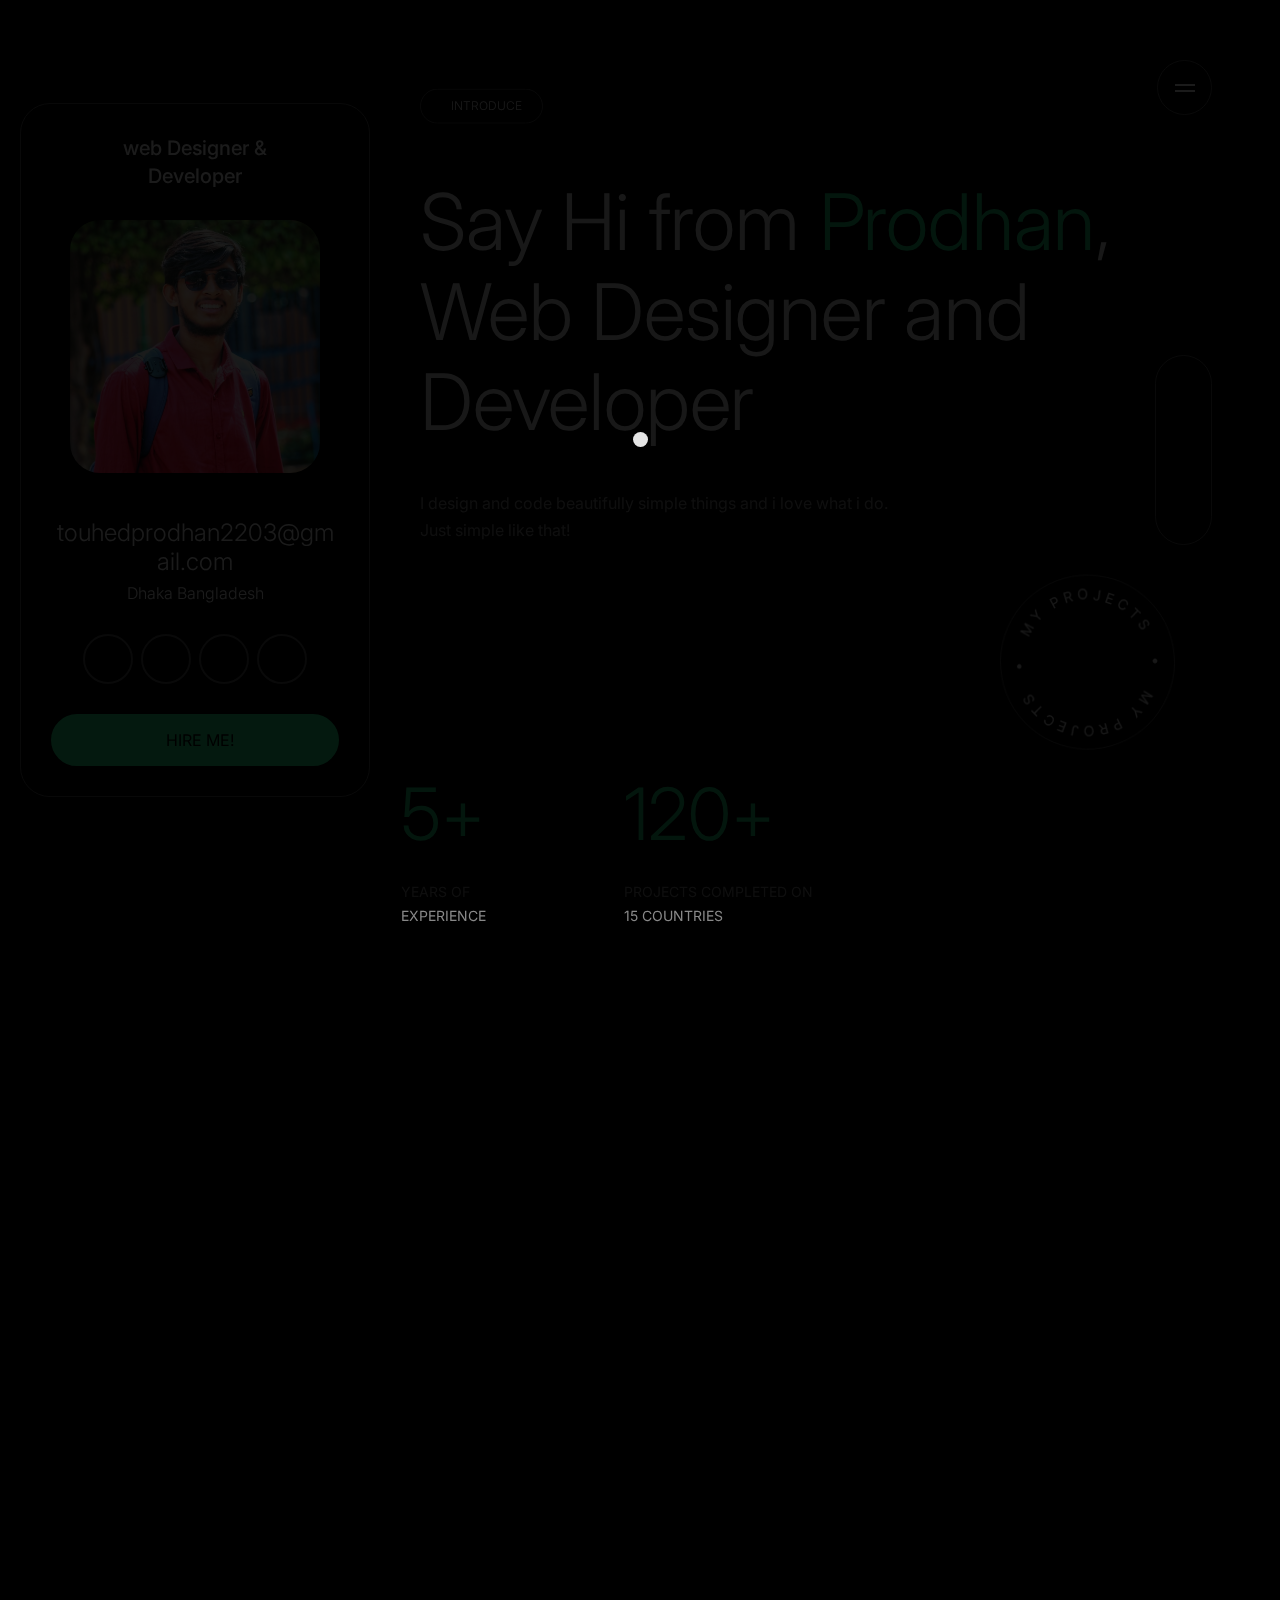
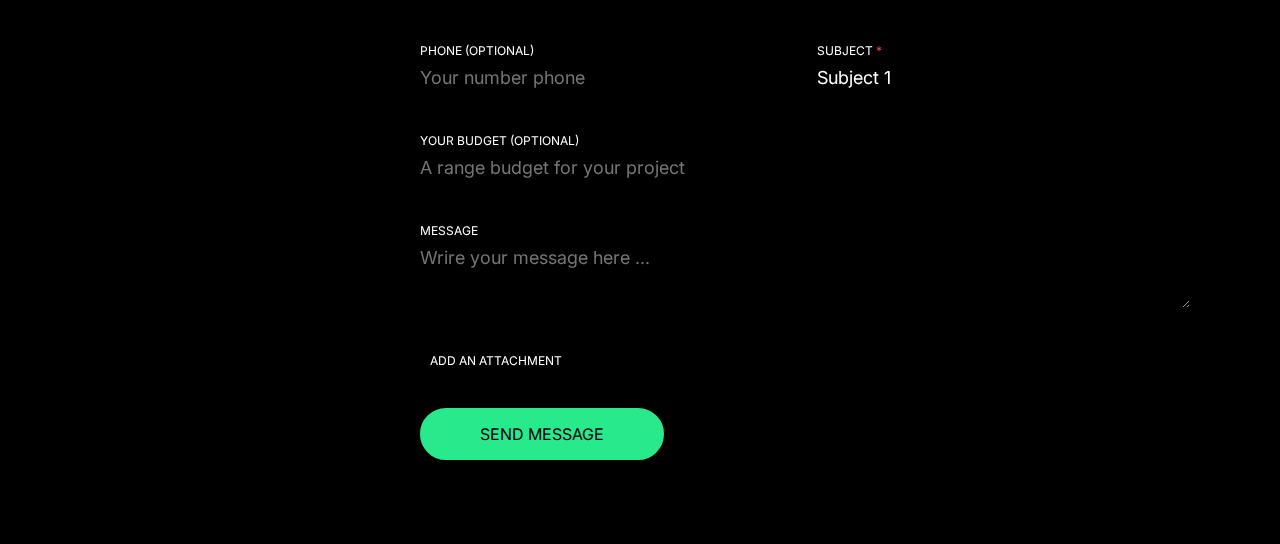
==== index.html @ 07179147 "portfolio" ====
<!DOCTYPE html>
<html lang="en">
<!-- Added by HTTrack --><meta http-equiv="content-type" content="text/html;charset=UTF-8" /><!-- /Added by HTTrack -->
<head>
    <meta charset="UTF-8">
    <meta http-equiv="X-UA-Compatible" content="IE=edge">
    <meta name="viewport" content="width=device-width, initial-scale=1.0">
    

    <link rel="icon" type="image/x-icon" href="wp-content/themes/drake/assets/images/favicon.png">



    <title>Prodhan</title>
<meta name='robots' content='max-image-preview:large' />
<link rel='dns-prefetch' href='http://maxst.icons8.com/' />
<link rel='dns-prefetch' href='http://fonts.googleapis.com/' />
<link rel="alternate" type="application/rss+xml" title="Drake &raquo; Feed" href="feed/index.html" />
<link rel="alternate" type="application/rss+xml" title="Drake &raquo; Comments Feed" href="comments/feed/index.html" />
<script>
window._wpemojiSettings = {"baseUrl":"https:\/\/s.w.org\/images\/core\/emoji\/14.0.0\/72x72\/","ext":".png","svgUrl":"https:\/\/s.w.org\/images\/core\/emoji\/14.0.0\/svg\/","svgExt":".svg","source":{"concatemoji":"https:\/\/wpriverthemes.com\/drake\/wp-includes\/js\/wp-emoji-release.min.js?ver=6.3.1"}};
/*! This file is auto-generated */
!function(i,n){var o,s,e;function c(e){try{var t={supportTests:e,timestamp:(new Date).valueOf()};sessionStorage.setItem(o,JSON.stringify(t))}catch(e){}}function p(e,t,n){e.clearRect(0,0,e.canvas.width,e.canvas.height),e.fillText(t,0,0);var t=new Uint32Array(e.getImageData(0,0,e.canvas.width,e.canvas.height).data),r=(e.clearRect(0,0,e.canvas.width,e.canvas.height),e.fillText(n,0,0),new Uint32Array(e.getImageData(0,0,e.canvas.width,e.canvas.height).data));return t.every(function(e,t){return e===r[t]})}function u(e,t,n){switch(t){case"flag":return n(e,"\ud83c\udff3\ufe0f\u200d\u26a7\ufe0f","\ud83c\udff3\ufe0f\u200b\u26a7\ufe0f")?!1:!n(e,"\ud83c\uddfa\ud83c\uddf3","\ud83c\uddfa\u200b\ud83c\uddf3")&&!n(e,"\ud83c\udff4\udb40\udc67\udb40\udc62\udb40\udc65\udb40\udc6e\udb40\udc67\udb40\udc7f","\ud83c\udff4\u200b\udb40\udc67\u200b\udb40\udc62\u200b\udb40\udc65\u200b\udb40\udc6e\u200b\udb40\udc67\u200b\udb40\udc7f");case"emoji":return!n(e,"\ud83e\udef1\ud83c\udffb\u200d\ud83e\udef2\ud83c\udfff","\ud83e\udef1\ud83c\udffb\u200b\ud83e\udef2\ud83c\udfff")}return!1}function f(e,t,n){var r="undefined"!=typeof WorkerGlobalScope&&self instanceof WorkerGlobalScope?new OffscreenCanvas(300,150):i.createElement("canvas"),a=r.getContext("2d",{willReadFrequently:!0}),o=(a.textBaseline="top",a.font="600 32px Arial",{});return e.forEach(function(e){o[e]=t(a,e,n)}),o}function t(e){var t=i.createElement("script");t.src=e,t.defer=!0,i.head.appendChild(t)}"undefined"!=typeof Promise&&(o="wpEmojiSettingsSupports",s=["flag","emoji"],n.supports={everything:!0,everythingExceptFlag:!0},e=new Promise(function(e){i.addEventListener("DOMContentLoaded",e,{once:!0})}),new Promise(function(t){var n=function(){try{var e=JSON.parse(sessionStorage.getItem(o));if("object"==typeof e&&"number"==typeof e.timestamp&&(new Date).valueOf()<e.timestamp+604800&&"object"==typeof e.supportTests)return e.supportTests}catch(e){}return null}();if(!n){if("undefined"!=typeof Worker&&"undefined"!=typeof OffscreenCanvas&&"undefined"!=typeof URL&&URL.createObjectURL&&"undefined"!=typeof Blob)try{var e="postMessage("+f.toString()+"("+[JSON.stringify(s),u.toString(),p.toString()].join(",")+"));",r=new Blob([e],{type:"text/javascript"}),a=new Worker(URL.createObjectURL(r),{name:"wpTestEmojiSupports"});return void(a.onmessage=function(e){c(n=e.data),a.terminate(),t(n)})}catch(e){}c(n=f(s,u,p))}t(n)}).then(function(e){for(var t in e)n.supports[t]=e[t],n.supports.everything=n.supports.everything&&n.supports[t],"flag"!==t&&(n.supports.everythingExceptFlag=n.supports.everythingExceptFlag&&n.supports[t]);n.supports.everythingExceptFlag=n.supports.everythingExceptFlag&&!n.supports.flag,n.DOMReady=!1,n.readyCallback=function(){n.DOMReady=!0}}).then(function(){return e}).then(function(){var e;n.supports.everything||(n.readyCallback(),(e=n.source||{}).concatemoji?t(e.concatemoji):e.wpemoji&&e.twemoji&&(t(e.twemoji),t(e.wpemoji)))}))}((window,document),window._wpemojiSettings);
</script>
<style>
img.wp-smiley,
img.emoji {
	display: inline !important;
	border: none !important;
	box-shadow: none !important;
	height: 1em !important;
	width: 1em !important;
	margin: 0 0.07em !important;
	vertical-align: -0.1em !important;
	background: none !important;
	padding: 0 !important;
}
</style>
	<link rel='stylesheet' id='wp-block-library-css' href='wp-includes/css/dist/block-library/style.min9b30.css?ver=6.3.1' media='all' />
<style id='classic-theme-styles-inline-css'>
/*! This file is auto-generated */
.wp-block-button__link{color:#fff;background-color:#32373c;border-radius:9999px;box-shadow:none;text-decoration:none;padding:calc(.667em + 2px) calc(1.333em + 2px);font-size:1.125em}.wp-block-file__button{background:#32373c;color:#fff;text-decoration:none}
</style>
<style id='global-styles-inline-css'>
body{--wp--preset--color--black: #000000;--wp--preset--color--cyan-bluish-gray: #abb8c3;--wp--preset--color--white: #ffffff;--wp--preset--color--pale-pink: #f78da7;--wp--preset--color--vivid-red: #cf2e2e;--wp--preset--color--luminous-vivid-orange: #ff6900;--wp--preset--color--luminous-vivid-amber: #fcb900;--wp--preset--color--light-green-cyan: #7bdcb5;--wp--preset--color--vivid-green-cyan: #00d084;--wp--preset--color--pale-cyan-blue: #8ed1fc;--wp--preset--color--vivid-cyan-blue: #0693e3;--wp--preset--color--vivid-purple: #9b51e0;--wp--preset--gradient--vivid-cyan-blue-to-vivid-purple: linear-gradient(135deg,rgba(6,147,227,1) 0%,rgb(155,81,224) 100%);--wp--preset--gradient--light-green-cyan-to-vivid-green-cyan: linear-gradient(135deg,rgb(122,220,180) 0%,rgb(0,208,130) 100%);--wp--preset--gradient--luminous-vivid-amber-to-luminous-vivid-orange: linear-gradient(135deg,rgba(252,185,0,1) 0%,rgba(255,105,0,1) 100%);--wp--preset--gradient--luminous-vivid-orange-to-vivid-red: linear-gradient(135deg,rgba(255,105,0,1) 0%,rgb(207,46,46) 100%);--wp--preset--gradient--very-light-gray-to-cyan-bluish-gray: linear-gradient(135deg,rgb(238,238,238) 0%,rgb(169,184,195) 100%);--wp--preset--gradient--cool-to-warm-spectrum: linear-gradient(135deg,rgb(74,234,220) 0%,rgb(151,120,209) 20%,rgb(207,42,186) 40%,rgb(238,44,130) 60%,rgb(251,105,98) 80%,rgb(254,248,76) 100%);--wp--preset--gradient--blush-light-purple: linear-gradient(135deg,rgb(255,206,236) 0%,rgb(152,150,240) 100%);--wp--preset--gradient--blush-bordeaux: linear-gradient(135deg,rgb(254,205,165) 0%,rgb(254,45,45) 50%,rgb(107,0,62) 100%);--wp--preset--gradient--luminous-dusk: linear-gradient(135deg,rgb(255,203,112) 0%,rgb(199,81,192) 50%,rgb(65,88,208) 100%);--wp--preset--gradient--pale-ocean: linear-gradient(135deg,rgb(255,245,203) 0%,rgb(182,227,212) 50%,rgb(51,167,181) 100%);--wp--preset--gradient--electric-grass: linear-gradient(135deg,rgb(202,248,128) 0%,rgb(113,206,126) 100%);--wp--preset--gradient--midnight: linear-gradient(135deg,rgb(2,3,129) 0%,rgb(40,116,252) 100%);--wp--preset--font-size--small: 13px;--wp--preset--font-size--medium: 20px;--wp--preset--font-size--large: 36px;--wp--preset--font-size--x-large: 42px;--wp--preset--spacing--20: 0.44rem;--wp--preset--spacing--30: 0.67rem;--wp--preset--spacing--40: 1rem;--wp--preset--spacing--50: 1.5rem;--wp--preset--spacing--60: 2.25rem;--wp--preset--spacing--70: 3.38rem;--wp--preset--spacing--80: 5.06rem;--wp--preset--shadow--natural: 6px 6px 9px rgba(0, 0, 0, 0.2);--wp--preset--shadow--deep: 12px 12px 50px rgba(0, 0, 0, 0.4);--wp--preset--shadow--sharp: 6px 6px 0px rgba(0, 0, 0, 0.2);--wp--preset--shadow--outlined: 6px 6px 0px -3px rgba(255, 255, 255, 1), 6px 6px rgba(0, 0, 0, 1);--wp--preset--shadow--crisp: 6px 6px 0px rgba(0, 0, 0, 1);}:where(.is-layout-flex){gap: 0.5em;}:where(.is-layout-grid){gap: 0.5em;}body .is-layout-flow > .alignleft{float: left;margin-inline-start: 0;margin-inline-end: 2em;}body .is-layout-flow > .alignright{float: right;margin-inline-start: 2em;margin-inline-end: 0;}body .is-layout-flow > .aligncenter{margin-left: auto !important;margin-right: auto !important;}body .is-layout-constrained > .alignleft{float: left;margin-inline-start: 0;margin-inline-end: 2em;}body .is-layout-constrained > .alignright{float: right;margin-inline-start: 2em;margin-inline-end: 0;}body .is-layout-constrained > .aligncenter{margin-left: auto !important;margin-right: auto !important;}body .is-layout-constrained > :where(:not(.alignleft):not(.alignright):not(.alignfull)){max-width: var(--wp--style--global--content-size);margin-left: auto !important;margin-right: auto !important;}body .is-layout-constrained > .alignwide{max-width: var(--wp--style--global--wide-size);}body .is-layout-flex{display: flex;}body .is-layout-flex{flex-wrap: wrap;align-items: center;}body .is-layout-flex > *{margin: 0;}body .is-layout-grid{display: grid;}body .is-layout-grid > *{margin: 0;}:where(.wp-block-columns.is-layout-flex){gap: 2em;}:where(.wp-block-columns.is-layout-grid){gap: 2em;}:where(.wp-block-post-template.is-layout-flex){gap: 1.25em;}:where(.wp-block-post-template.is-layout-grid){gap: 1.25em;}.has-black-color{color: var(--wp--preset--color--black) !important;}.has-cyan-bluish-gray-color{color: var(--wp--preset--color--cyan-bluish-gray) !important;}.has-white-color{color: var(--wp--preset--color--white) !important;}.has-pale-pink-color{color: var(--wp--preset--color--pale-pink) !important;}.has-vivid-red-color{color: var(--wp--preset--color--vivid-red) !important;}.has-luminous-vivid-orange-color{color: var(--wp--preset--color--luminous-vivid-orange) !important;}.has-luminous-vivid-amber-color{color: var(--wp--preset--color--luminous-vivid-amber) !important;}.has-light-green-cyan-color{color: var(--wp--preset--color--light-green-cyan) !important;}.has-vivid-green-cyan-color{color: var(--wp--preset--color--vivid-green-cyan) !important;}.has-pale-cyan-blue-color{color: var(--wp--preset--color--pale-cyan-blue) !important;}.has-vivid-cyan-blue-color{color: var(--wp--preset--color--vivid-cyan-blue) !important;}.has-vivid-purple-color{color: var(--wp--preset--color--vivid-purple) !important;}.has-black-background-color{background-color: var(--wp--preset--color--black) !important;}.has-cyan-bluish-gray-background-color{background-color: var(--wp--preset--color--cyan-bluish-gray) !important;}.has-white-background-color{background-color: var(--wp--preset--color--white) !important;}.has-pale-pink-background-color{background-color: var(--wp--preset--color--pale-pink) !important;}.has-vivid-red-background-color{background-color: var(--wp--preset--color--vivid-red) !important;}.has-luminous-vivid-orange-background-color{background-color: var(--wp--preset--color--luminous-vivid-orange) !important;}.has-luminous-vivid-amber-background-color{background-color: var(--wp--preset--color--luminous-vivid-amber) !important;}.has-light-green-cyan-background-color{background-color: var(--wp--preset--color--light-green-cyan) !important;}.has-vivid-green-cyan-background-color{background-color: var(--wp--preset--color--vivid-green-cyan) !important;}.has-pale-cyan-blue-background-color{background-color: var(--wp--preset--color--pale-cyan-blue) !important;}.has-vivid-cyan-blue-background-color{background-color: var(--wp--preset--color--vivid-cyan-blue) !important;}.has-vivid-purple-background-color{background-color: var(--wp--preset--color--vivid-purple) !important;}.has-black-border-color{border-color: var(--wp--preset--color--black) !important;}.has-cyan-bluish-gray-border-color{border-color: var(--wp--preset--color--cyan-bluish-gray) !important;}.has-white-border-color{border-color: var(--wp--preset--color--white) !important;}.has-pale-pink-border-color{border-color: var(--wp--preset--color--pale-pink) !important;}.has-vivid-red-border-color{border-color: var(--wp--preset--color--vivid-red) !important;}.has-luminous-vivid-orange-border-color{border-color: var(--wp--preset--color--luminous-vivid-orange) !important;}.has-luminous-vivid-amber-border-color{border-color: var(--wp--preset--color--luminous-vivid-amber) !important;}.has-light-green-cyan-border-color{border-color: var(--wp--preset--color--light-green-cyan) !important;}.has-vivid-green-cyan-border-color{border-color: var(--wp--preset--color--vivid-green-cyan) !important;}.has-pale-cyan-blue-border-color{border-color: var(--wp--preset--color--pale-cyan-blue) !important;}.has-vivid-cyan-blue-border-color{border-color: var(--wp--preset--color--vivid-cyan-blue) !important;}.has-vivid-purple-border-color{border-color: var(--wp--preset--color--vivid-purple) !important;}.has-vivid-cyan-blue-to-vivid-purple-gradient-background{background: var(--wp--preset--gradient--vivid-cyan-blue-to-vivid-purple) !important;}.has-light-green-cyan-to-vivid-green-cyan-gradient-background{background: var(--wp--preset--gradient--light-green-cyan-to-vivid-green-cyan) !important;}.has-luminous-vivid-amber-to-luminous-vivid-orange-gradient-background{background: var(--wp--preset--gradient--luminous-vivid-amber-to-luminous-vivid-orange) !important;}.has-luminous-vivid-orange-to-vivid-red-gradient-background{background: var(--wp--preset--gradient--luminous-vivid-orange-to-vivid-red) !important;}.has-very-light-gray-to-cyan-bluish-gray-gradient-background{background: var(--wp--preset--gradient--very-light-gray-to-cyan-bluish-gray) !important;}.has-cool-to-warm-spectrum-gradient-background{background: var(--wp--preset--gradient--cool-to-warm-spectrum) !important;}.has-blush-light-purple-gradient-background{background: var(--wp--preset--gradient--blush-light-purple) !important;}.has-blush-bordeaux-gradient-background{background: var(--wp--preset--gradient--blush-bordeaux) !important;}.has-luminous-dusk-gradient-background{background: var(--wp--preset--gradient--luminous-dusk) !important;}.has-pale-ocean-gradient-background{background: var(--wp--preset--gradient--pale-ocean) !important;}.has-electric-grass-gradient-background{background: var(--wp--preset--gradient--electric-grass) !important;}.has-midnight-gradient-background{background: var(--wp--preset--gradient--midnight) !important;}.has-small-font-size{font-size: var(--wp--preset--font-size--small) !important;}.has-medium-font-size{font-size: var(--wp--preset--font-size--medium) !important;}.has-large-font-size{font-size: var(--wp--preset--font-size--large) !important;}.has-x-large-font-size{font-size: var(--wp--preset--font-size--x-large) !important;}
.wp-block-navigation a:where(:not(.wp-element-button)){color: inherit;}
:where(.wp-block-post-template.is-layout-flex){gap: 1.25em;}:where(.wp-block-post-template.is-layout-grid){gap: 1.25em;}
:where(.wp-block-columns.is-layout-flex){gap: 2em;}:where(.wp-block-columns.is-layout-grid){gap: 2em;}
.wp-block-pullquote{font-size: 1.5em;line-height: 1.6;}
</style>
<!-- fontWsome link -->
<link
      rel="stylesheet"
      data-purpose="Layout StyleSheet"
      title="Web Awesome"
      href="/css/app-wa-02670e9412103b5852dcbe140d278c49.css?vsn=d"
    >

      <link
        rel="stylesheet"
        href="https://site-assets.fontawesome.com/releases/v6.4.2/css/all.css"
      >

      <link
        rel="stylesheet"
        href="https://site-assets.fontawesome.com/releases/v6.4.2/css/sharp-solid.css"
      >

      <link
        rel="stylesheet"
        href="https://site-assets.fontawesome.com/releases/v6.4.2/css/sharp-regular.css"
      >

      <link
        rel="stylesheet"
        href="https://site-assets.fontawesome.com/releases/v6.4.2/css/sharp-light.css"
      >


<!-- fontawsome link -->
<link rel='stylesheet' id='redux-extendify-styles-css' href='wp-content/plugins/redux-framework/redux-core/assets/css/extendify-utilities4235.css?ver=4.4.5' media='all' />
<link rel='stylesheet' id='contact-form-7-css' href='wp-content/plugins/contact-form-7/includes/css/styles41a3.css?ver=5.8' media='all' />
<link rel='stylesheet' id='line-awesome-css' href='maxst.icons8.com/vue-static/landings/line-awesome/line-awesome/1.3.0/css/line-awesome.min9b30.css?ver=6.3.1' media='all' />
<link rel='stylesheet' id='bootstrap-css' href='wp-content/themes/drake/assets/css/bootstrap.min9b30.css?ver=6.3.1' media='all' />
<link rel='stylesheet' id='owl-carousel-css' href='wp-content/themes/drake/assets/css/owl.carousel.min9b30.css?ver=6.3.1' media='all' />
<link rel='stylesheet' id='owl-theme-css' href='wp-content/themes/drake/assets/css/owl.theme.default.min9b30.css?ver=6.3.1' media='all' />
<link rel='stylesheet' id='animate-css' href='wp-content/themes/drake/assets/css/animate.min9b30.css?ver=6.3.1' media='all' />
<link rel='stylesheet' id='smooth-scrollbar-css' href='wp-content/themes/drake/assets/css/smooth-scrollbar9b30.css?ver=6.3.1' media='all' />
<link rel='stylesheet' id='lightbox-css' href='wp-content/themes/drake/assets/css/lightbox.min9b30.css?ver=6.3.1' media='all' />
<link rel='stylesheet' id='drake-style-css' href='wp-content/themes/drake/assets/css/style9b30.css?ver=6.3.1' media='all' />
<link rel='stylesheet' id='unit-test-css' href='wp-content/themes/drake/assets/css/unit-test9b30.css?ver=6.3.1' media='all' />
<link rel='stylesheet' id='drake-responsive-css' href='wp-content/themes/drake/assets/css/responsive9b30.css?ver=6.3.1' media='all' />
<link rel='stylesheet' id='drake-fonts-css' href='http://fonts.googleapis.com/css?family=Inter%3A100%2C200%2C300%2C400%2C500%2C600%2C700%2C800%2C900%26subset%3Dlatin%2Clatin-ext&amp;ver=1.0.0' media='all' />
<link rel='stylesheet' id='elementor-icons-css' href='wp-content/plugins/elementor/assets/lib/eicons/css/elementor-icons.mind618.css?ver=5.21.0' media='all' />
<link rel='stylesheet' id='elementor-frontend-css' href='wp-content/plugins/elementor/assets/css/frontend-lite.minb73d.css?ver=3.15.3' media='all' />
<link rel='stylesheet' id='swiper-css' href='wp-content/plugins/elementor/assets/lib/swiper/v8/css/swiper.min94a4.css?ver=8.4.5' media='all' />
<link rel='stylesheet' id='elementor-post-10-css' href='wp-content/uploads/elementor/css/post-109e42.css?ver=1693546104' media='all' />
<link rel='stylesheet' id='elementor-global-css' href='wp-content/uploads/elementor/css/global9e42.css?ver=1693546104' media='all' />
<link rel='stylesheet' id='google-fonts-1-css' href='https://fonts.googleapis.com/css?family=Roboto%3A100%2C100italic%2C200%2C200italic%2C300%2C300italic%2C400%2C400italic%2C500%2C500italic%2C600%2C600italic%2C700%2C700italic%2C800%2C800italic%2C900%2C900italic%7CRoboto+Slab%3A100%2C100italic%2C200%2C200italic%2C300%2C300italic%2C400%2C400italic%2C500%2C500italic%2C600%2C600italic%2C700%2C700italic%2C800%2C800italic%2C900%2C900italic&amp;display=swap&amp;ver=6.3.1' media='all' />
<link rel="preconnect" href="https://fonts.gstatic.com/" crossorigin><script src='wp-includes/js/jquery/jquery.min3088.js?ver=3.7.0' id='jquery-core-js'></script>
<script src='wp-includes/js/jquery/jquery-migrate.min5589.js?ver=3.4.1' id='jquery-migrate-js'></script>
<link rel="https://api.w.org/" href="wp-json/index.html" /><link rel="alternate" type="application/json" href="wp-json/wp/v2/pages/199.json" /><link rel="EditURI" type="application/rsd+xml" title="RSD" href="xmlrpc0db0.php?rsd" />
<meta name="generator" content="WordPress 6.3.1" />
<link rel="canonical" href="index.html" />
<link rel='shortlink' href='index5051.html?p=199' />
<link rel="alternate" type="application/json+oembed" href="wp-json/oembed/1.0/embed3876.json?url=https%3A%2F%2Fwpriverthemes.com%2Fdrake%2Fearth-lines-sphere%2F" />
<link rel="alternate" type="text/xml+oembed" href="wp-json/oembed/1.0/embed6f6a?url=https%3A%2F%2Fwpriverthemes.com%2Fdrake%2Fearth-lines-sphere%2F&amp;format=xml" />
<meta name="generator" content="Redux 4.4.5" /><meta name="generator" content="Elementor 3.15.3; features: e_dom_optimization, e_optimized_assets_loading, e_optimized_css_loading, additional_custom_breakpoints; settings: css_print_method-external, google_font-enabled, font_display-swap">
		<style id="wp-custom-css">
			.global-color .setting-toggle {
    border-radius: 5px;
}

.global-color .setting-toggle i {
    animation: rotating 3s infinite linear;
}		</style>
		
</head>
<body class="home1-page">
<video class="body-overlay" muted autoplay loop>
        <source src="wp-content/themes/drake/assets/images/video1.mp4" type="video/mp4">
</video>
    <div class="page-loader">
        <div class="bounceball"></div>
    </div>

    <span class="icon-menu">
        <span class="bar"></span>
        <span class="bar"></span>
    </span>

    <div class="global-color">
        <span class="setting-toggle" style="background-color: #000000;" >
            <i class="fa-sharp fa-regular fa-gear"></i>
        </span>
        <div class="inner">
            <div class="overlay"></div>
            <div class="global-color-option">
                <span class="close-settings">
                    <i class="las la-times"></i>
                </span>
                <h2>Configuration</h2>
                <div class="global-color-option-inner">
                    <p>Colors</p>
                    <div class="color-boxed">
                        <a href="#" class="clr-active" onclick="color1();"></a>
                        <a href="#" onclick="color2();"></a>
                        <a href="#" onclick="color3();"></a>
                        <a href="#" onclick="color4();"></a>
                        <a href="#" onclick="color5();"></a>
                        <a href="#" onclick="color6();"></a>
                        <a href="#" onclick="color7();"></a>
                        <a href="#" onclick="color8();"></a>
                    </div>
                </div>
            </div>
        </div>
    </div>

        <div class="responsive-sidebar-menu">
        <div class="overlay"></div>
        <div class="sidebar-menu-inner">
            <div class="menu-wrap">
                <p>Menu</p>
                <ul class="dmenu scroll-nav-responsive d-flex">
                                        <li>
                        <a class="scroll-to" href="#home">
                            <i class="fa-sharp fa-light fa-house"></i> <span>Home</span>
                        </a>
                    </li>                                        <li>
                        <a class="scroll-to" href="#about">
                            <i class="fa-sharp fa-light fa-user"></i> <span>About</span>
                        </a>
                    </li>                                        <li>
                        <a class="scroll-to" href="#resume">
                            <i class="fa-sharp fa-light fa-briefcase"></i> <span>Resume</span>
                        </a>
                    </li>                                        <li>
                        <a class="scroll-to" href="#services">
                            <i class="fa-regular fa-chart-simple-horizontal"></i> <span>Services</span>
                        </a>
                    </li>                                        <li>
                        <a class="scroll-to" href="#skills">
                            <i class="fa-light fa-shapes"></i> <span>Skills</span>
                        </a>
                    </li>                                        <li>
                        <a class="scroll-to" href="#portfolio">
                            <i class="fa-sharp fa-light fa-table-cells-large"></i> <span>Portfolio</span>
                        </a>
                    </li>                                        <li>
                        <a class="scroll-to" href="#testimonial">
                            <i class="fa-sharp fa-light fa-message-lines"></i> <span>Testimonial</span>
                        </a>
                    </li>                                        <li>
                        <a class="scroll-to" href="#contact">
                            <i class="fa-sharp fa-light fa-envelope"></i> <span>Contact</span>
                        </a>
                    </li> 
                </ul>
            </div>


            <div class="sidebar-social">
                <p>Social</p>
                <ul class="social-links d-flex align-items-center">
                    <li>
                        <i class="fa-brands fa-instagram"></i></a>
                    </li>
                    <li>
                        <i class="fa-brands fa-twitter"></i></a>
                    </li>
                    <li>
                        <i class="fa-brands fa-dribbble"></i></a>
                    </li>
                </ul>
            </div>
        </div>
    </div>

    <ul class="dmenu scroll-nav d-flex">
                <li>
            <a class="scroll-to" href="#home">
                <span>Home</span> <i class="fa-sharp fa-light fa-house"></i>
            </a>
        </li>                <li>
            <a class="scroll-to" href="#about">
                <span>About</span> <i class="fa-thin fa-user"></i>
            </a>
        </li>                <li>
            <a class="scroll-to" href="#resume">
                <span>Resume</span> <i class="fa-sharp fa-light fa-briefcase"></i>
            </a>
        </li>                <li>
            <a class="scroll-to" href="#services">
                <span>Services</span> <i class="fa-regular fa-chart-simple-horizontal"></i> 
            </a>
        </li>                <li>
            <a class="scroll-to" href="#skills">
                <span>Skills</span> <i class="fa-light fa-shapes"></i>
            </a>
        </li>                <li>
            <a class="scroll-to" href="#portfolio">
                <span>Portfolio</span> <i class="fa-sharp fa-light fa-table-cells-large"></i>
            </a>
        </li>                <li>
            <a class="scroll-to" href="#testimonial">
                <span>Testimonial</span> <i class="fa-sharp fa-light fa-message-lines"></i>
            </a>
        </li>                <li>
            <a class="scroll-to" href="#contact">
                <span>Contact</span> <i class="fa-sharp fa-light fa-envelope"></i>
            </a>
        </li>    </ul>

    <div class="left-sidebar">
        <div class="sidebar-header d-flex align-items-center justify-content-between">
            <span class="designation text-center m-auto">web  Designer &amp; Developer</span>
        </div>
        <img class="me" src="wp-content/themes/drake/assets/images/one.jpg" alt="Me">
        <h2 style="word-wrap: break-word;" class="email">touhedprodhan2203@gmail.com</h2>
        <h2 style="font-size: 16px;" class="address">Dhaka Bangladesh</h2>
        <ul class="social-profile d-flex align-items-center flex-wrap justify-content-center">
                        <li>
                <a href="#"><i class="fa-brands fa-instagram"></i></a>
            </li>                        <li>
                <a href="#"><i class="fa-brands fa-twitter"></i></a>
            </li>                        <li>
                <a href="#"><i class="fa-brands fa-dribbble"></i></a>
            </li>                        <li>
                <a href="#"><i class="fa-brands fa-github"></i></a>
            </li>        </ul>
        <a href="#contact" class="theme-btn">
            <i class="fa-sharp fa-light fa-envelope"></i> Hire Me!</a>
    </div>

    <main class="drake-main">
        <div id="smooth-wrapper">
            <div id="smooth-content">

                <div class="left-sidebar">
                    <div class="sidebar-header d-flex align-items-center justify-content-between">
                        <span  class="designation text-center m-auto">web Designer &amp; Developer</span>
                    </div>
                    <img class="me" src="wp-content/themes/drake/assets/images/one.jpg" alt="Me">
                    <h2 style="word-wrap: break-word;" style="word-wrap: break-word;" class="email">touhedprodhan2203@gmail.com</h2>
                    <h3 class="address">Dhaka Bangladesh</h3>
                    <ul class="social-profile d-flex align-items-center flex-wrap justify-content-center">
                        <li>
                <a href="#"><i class="fa-brands fa-instagram"></i></a>
            </li>                        <li>
                <a href="#"><i class="fa-brands fa-twitter"></i></a>
            </li>                        <li>
                <a href="#"><i class="fa-brands fa-dribbble"></i></a>
            </li>                        <li>
                <a href="#"><i class="fa-brands fa-github"></i></a>
            </li>                    </ul>
                    <a href="#contact" class="theme-btn">
                        <i class="fa-sharp fa-light fa-envelope"></i> Hire Me!                    </a>
                </div>
 		<div data-elementor-type="wp-page" data-elementor-id="199" class="elementor elementor-199">
									<section class="elementor-section elementor-top-section elementor-element elementor-element-4008bb0 elementor-section-full_width page-section scroll-to-page elementor-section-height-default elementor-section-height-default" data-id="4008bb0" data-element_type="section" id="home">
						<div class="elementor-container elementor-column-gap-no">
					<div class="elementor-column elementor-col-100 elementor-top-column elementor-element elementor-element-56d535e" data-id="56d535e" data-element_type="column">
			<div class="elementor-widget-wrap elementor-element-populated">
								<div class="elementor-element elementor-element-d8d1695 elementor-widget elementor-widget-drakehero" data-id="d8d1695" data-element_type="widget" data-widget_type="drakehero.default">
				<div class="elementor-widget-container">
			
        <section class="hero-section">

                    <div class="custom-container">
                        <div class="hero-content content-width">
                            <div class="section-header">
							                                <h4 class="subtitle scroll-animation" data-animation="fade_from_bottom">
                                                                <i class="fa-sharp fa-light fa-house"></i> Introduce                                </h4>                                <h1 class="scroll-animation" data-animation="fade_from_bottom">Say Hi from <span>Prodhan</span>, Web Designer and Developer</h1>
                            </div>
                            <p class="scroll-animation" data-animation="fade_from_bottom">I design and code beautifully simple things and i love what i do. Just simple like that!</p>
                            <a href="#portfolio" 
                                class="go-to-project-btn scroll-to scroll-animation" 
                                data-animation="rotate_up">
                                <img decoding="async" src="wp-content/uploads/2023/03/round-text.png" alt="Rounded Text">
                                <i class="fa-light fa-arrow-down"></i>
                            </a>
        
                            <div class="facts d-flex">
                                
                                <div class="left scroll-animation" data-animation="fade_from_left">
                                    <h1>5+</h1>
                                    <p>Years of <br>Experience</p>
                                </div>

                            
                                <div class="right scroll-animation" data-animation="fade_from_right">
                                    <h1>120+</h1>
                                    <p>projects completed on <br>15 countries</p>
                                </div>

                                                        </div>
                        </div>
                    </div>
                </section>

    		</div>
				</div>
					</div>
		</div>
							</div>
		</section>
				<section class="elementor-section elementor-top-section elementor-element elementor-element-51b78d5 elementor-section-full_width page-section scroll-to-page elementor-section-height-default elementor-section-height-default" data-id="51b78d5" data-element_type="section" id="about">
						<div class="elementor-container elementor-column-gap-no">
					<div class="elementor-column elementor-col-100 elementor-top-column elementor-element elementor-element-0f928fc" data-id="0f928fc" data-element_type="column">
			<div class="elementor-widget-wrap elementor-element-populated">
								<div class="elementor-element elementor-element-089591c elementor-widget elementor-widget-drakeabout" data-id="089591c" data-element_type="widget" data-widget_type="drakeabout.default">
				<div class="elementor-widget-container">
			
        <section class="about-area">
                    <div class="custom-container">
                        <div class="about-content content-width">
                            <div class="section-header">
                                <h4 class="subtitle scroll-animation" data-animation="fade_from_bottom">
                                    <i class="fa-thin fa-user"></i>About                                </h4>
                                <h1 class="scroll-animation" data-animation="fade_from_bottom">Every great design begin with<br> an even <span>better story</span></h1>
                            </div>
                            <p class="scroll-animation" data-animation="fade_from_bottom">Since beginning my journey as a freelance designer nearly 8 years ago, I've done remote work for agencies, consulted for startups, and collaborated with talented people to create digital products for both business and consumer use. I'm quietly confident, naturally curious, and perpetually working on improving my chopsone design problem at a time.</p>
                        </div>
                    </div>
                </section>

    		</div>
				</div>
					</div>
		</div>
							</div>
		</section>
				<section class="elementor-section elementor-top-section elementor-element elementor-element-09e57b7 elementor-section-full_width page-section scroll-to-page elementor-section-height-default elementor-section-height-default" data-id="09e57b7" data-element_type="section" id="resume">
						<div class="elementor-container elementor-column-gap-no">
					<div class="elementor-column elementor-col-100 elementor-top-column elementor-element elementor-element-e656275" data-id="e656275" data-element_type="column">
			<div class="elementor-widget-wrap elementor-element-populated">
								<div class="elementor-element elementor-element-813d5c5 elementor-widget elementor-widget-drakeresume" data-id="813d5c5" data-element_type="widget" data-widget_type="drakeresume.default">
				<div class="elementor-widget-container">
			        <section class="resume-area">
                    <div class="custom-container">
                        <div class="resume-content content-width">
                            <div class="section-header">
                                <h4 class="subtitle scroll-animation" data-animation="fade_from_bottom">
                                    <i class="fa-sharp fa-light fa-briefcase"></i> resume                                </h4>
                                <h1 class="scroll-animation" data-animation="fade_from_bottom">Education & <span>Experience</span></h1>
                            </div>
        
                            <div class="resume-timeline">
                                                            <div class="item scroll-animation" data-animation="fade_from_right">
                                    <span class="date">2021 - Present</span>
                                                                        <h2>Framer Desinger &amp; Developer</h2>
                                    <p>Brunodee Agency</p>
                                    
                                                                        <h2>Front-End Developer</h2>
                                    <p>Envato Market</p>
                                    
                                    
                                    
                                                                    </div>                                <div class="item scroll-animation" data-animation="fade_from_right">
                                    <span class="date">2019 - 2021</span>
                                                                        <h2>Web Developer &amp; Co-Founder</h2>
                                    <p>Designflow Studio</p>
                                    
                                                                        <h2>Web Designer</h2>
                                    <p>Freelance</p>
                                    
                                                                        <h2>Leader Team of web development</h2>
                                    <p>AHA Marketing Agency</p>
                                    
                                    
                                                                    </div>                                <div class="item scroll-animation" data-animation="fade_from_right">
                                    <span class="date">2016 - 2019</span>
                                                                        <h2>Bachelor Degree of Information Technology</h2>
                                    <p>NU University</p>
                                    
                                    
                                    
                                    
                                                                    </div>
                            </div>
        
                        </div>
                    </div>
                </section>

    		</div>
				</div>
					</div>
		</div>
							</div>
		</section>
				<section class="elementor-section elementor-top-section elementor-element elementor-element-e2fc89f elementor-section-full_width page-section scroll-to-page elementor-section-height-default elementor-section-height-default" data-id="e2fc89f" data-element_type="section" id="services">
						<div class="elementor-container elementor-column-gap-no">
					<div class="elementor-column elementor-col-100 elementor-top-column elementor-element elementor-element-043c284" data-id="043c284" data-element_type="column">
			<div class="elementor-widget-wrap elementor-element-populated">
								<div class="elementor-element elementor-element-cf421ee elementor-widget elementor-widget-drakeservices" data-id="cf421ee" data-element_type="widget" data-widget_type="drakeservices.default">
				<div class="elementor-widget-container">
			
        <section class="services-area">
                    <div class="custom-container">
                        <div class="services-content content-width">
                            <div class="section-header">
                                <h4 class="subtitle scroll-animation" data-animation="fade_from_bottom">
                                    <i class="fa-regular fa-bars-staggered"></i>Services                                </h4>
                                <h1 class="scroll-animation" data-animation="fade_from_bottom">My <span>Specializations</span></h1>
                            </div>
        
                            <div class="services-items">
                                                                <div class="service-item scroll-animation" data-animation="fade_from_bottom">
                                                                    <i class="fa-light fa-bezier-curve"></i>
                                    <h2>Website Design</h2>
                                    <p>I created digital products with unique ideas use Figma & Framer</p>
                                    <span class="projects">24 Projects</span>
                                </div>                                <div class="service-item scroll-animation" data-animation="fade_from_bottom">
                                    <i class="fa-sharp fa-regular fa-code"></i>
                                    <h2>Development</h2>
                                    <p>I build website go live with Framer, Webflow or WordPress</p>
                                    <span class="projects">126 Projects</span>
                                </div>                                <div class="service-item scroll-animation" data-animation="fade_from_bottom">
                                    <i class="fa-sharp fa-regular fa-rocket"></i>
                                    <h2>Full stack development</h2>
                                    <p>Web design and development</p>
                                    <span class="projects">8 Projects</span>
                                </div>                            </div>
        
                        </div>
                    </div>
                </section>

    		</div>
				</div>
					</div>
		</div>
							</div>
		</section>
				<section class="elementor-section elementor-top-section elementor-element elementor-element-a32fcf2 elementor-section-full_width page-section scroll-to-page elementor-section-height-default elementor-section-height-default" data-id="a32fcf2" data-element_type="section" id="skills">
						<div class="elementor-container elementor-column-gap-no">
					<div class="elementor-column elementor-col-100 elementor-top-column elementor-element elementor-element-0fa9229" data-id="0fa9229" data-element_type="column">
			<div class="elementor-widget-wrap elementor-element-populated">
								<div class="elementor-element elementor-element-319c9f1 elementor-widget elementor-widget-drakeskill" data-id="319c9f1" data-element_type="widget" data-widget_type="drakeskill.default">
				<div class="elementor-widget-container">
			
        <section class="skills-area">
                    <div class="custom-container">
                        <div class="skills-content content-width">
                            <div class="section-header">
                                <h4 class="subtitle scroll-animation" data-animation="fade_from_bottom">
                                    <i class="fa-light fa-shapes"></i> my skills                                </h4>
                                <h1 class="scroll-animation" data-animation="fade_from_bottom">My <span>Advantages</span></h1>
                            </div>
                            <div class="row skills text-center">
                                                                <div class="col-md-3 scroll-animation" data-animation="fade_from_left">
                                    <div class="skill">
                                        <div class="skill-inner">
                                            <img width="90px" decoding="async" src="wp-content/uploads/2023/03/html.png" alt="Figma">
                                            <h1 class="percent">92%</h1>
                                        </div>
                                        <p class="name">HTML</p>
                                    </div>
                                </div>                                <div class="col-md-3 scroll-animation" data-animation="fade_from_bottom">
                                    <div class="skill">
                                        <div class="skill-inner">
                                            <img width="90px" decoding="async" src="wp-content/uploads/2023/03/css-3_732190.png" alt="Figma">
                                            <h1 class="percent">90%</h1>
                                        </div>
                                        <p class="name">CSS</p>
                                    </div>
                                </div>                                <div class="col-md-3 scroll-animation" data-animation="fade_from_top">
                                    <div class="skill">
                                        <div class="skill-inner">
                                            <img width="90px" decoding="async" src="wp-content/uploads/2023/03/java-script_1199124.png" alt="Figma">
                                            <h1 class="percent">70%</h1>
                                        </div>
                                        <p class="name">Javascript</p>
                                    </div>
                                </div>                                <div class="col-md-3 scroll-animation" data-animation="fade_from_right">
                                    <div class="skill">
                                        <div class="skill-inner">
                                            <img width="90px" decoding="async" src="wp-content/uploads/2023/03/php_5968332.png" alt="Figma">
                                            <h1 class="percent">70%</h1>
                                        </div>
                                        <p class="name">PHP</p>
                                    </div>
                                </div>                                <div class="col-md-3 scroll-animation" data-animation="fade_from_left">
                                    <div class="skill">
                                        <div class="skill-inner">
                                            <img decoding="async" src="wp-content/uploads/2023/03/wordpress.png" alt="Figma">
                                            <h1 class="percent">86%</h1>
                                        </div>
                                        <p class="name">WordPress</p>
                                    </div>
                                </div>                                <div class="col-md-3 scroll-animation" data-animation="fade_from_bottom">
                                    <div class="skill">
                                        <div class="skill-inner">
                                            <img decoding="async" src="wp-content/uploads/2023/03/laravel.png" alt="Figma">
                                            <h1 class="percent">70%</h1>
                                        </div>
                                        <p class="name">Laravel</p>
                                    </div>
                                </div>
                            </div>
        
                        </div>
                    </div>
                </section>

    		</div>
				</div>
					</div>
		</div>
							</div>
		</section>
				<section class="elementor-section elementor-top-section elementor-element elementor-element-2090be3 elementor-section-full_width page-section scroll-to-page elementor-section-height-default elementor-section-height-default" data-id="2090be3" data-element_type="section" id="portfolio">
						<div class="elementor-container elementor-column-gap-no">
					<div class="elementor-column elementor-col-100 elementor-top-column elementor-element elementor-element-77d49c0" data-id="77d49c0" data-element_type="column">
			<div class="elementor-widget-wrap elementor-element-populated">
								<div class="elementor-element elementor-element-ab189bd elementor-widget elementor-widget-drakeportfolio" data-id="ab189bd" data-element_type="widget" data-widget_type="drakeportfolio.default">
				<div class="elementor-widget-container">
			
        <section class="portfolio-area">
                    <div class="custom-container">
                        <div class="portfolio-content content-width">
                            <div class="section-header">
                                <h4 class="subtitle scroll-animation" data-animation="fade_from_bottom">
                                    <i class="fa-sharp fa-light fa-table-cells"></i>portfolio                                </h4>
                                <h1 class="scroll-animation" data-animation="fade_from_bottom">Featured <span>Projects</span></h1>
                            </div>
        
                            <div class="row portfolio-items">
                                
                                <div class="col-md-12 scroll-animation" data-animation="fade_from_bottom">
                                    <div class="portfolio-item portfolio-full">
                                        <div class="portfolio-item-inner">
                                            <a href="wp-content/uploads/2023/03/portfolio1.jpg" data-lightbox="example-1">
                                                <img decoding="async" src="wp-content/uploads/2023/03/portfolio1.jpg" alt="Portfolio">
                                            </a>
        
                                            <ul class="portfolio-categories">
                                                                                                <li>
                                                     <a href="#">Figma</a>
                                                </li>                                                <li>
                                                    <a href="#">Framer</a>
                                                </li>                                                <li>
                                                    <a href="#">WordPress</a>
                                                </li>                                            </ul>
                                        </div>
										<h2><a href="#">Bureau - Architecture Studio Website</a></h2>
                                    </div>
                                </div>
                                <div class="col-md-6 scroll-animation" data-animation="fade_from_left">
                                    <div class="portfolio-item portfolio-full">
                                        <div class="portfolio-item-inner">
                                            <a href="wp-content/uploads/2023/03/portfolio2.jpg" data-lightbox="example-1">
                                                <img decoding="async" src="wp-content/uploads/2023/03/portfolio2.jpg" alt="Portfolio">
                                            </a>
        
                                            <ul class="portfolio-categories">
                                                                                                <li>
                                                     <a href="#">WordPress</a>
                                                </li>                                                <li>
                                                    <a href="#">Larevel/PHP</a>
                                                </li>                                            </ul>
                                        </div>
										<h2><a href="#">Moonex WordPress Theme</a></h2>
                                    </div>
                                </div>
                                <div class="col-md-6 scroll-animation" data-animation="fade_from_right">
                                    <div class="portfolio-item portfolio-full">
                                        <div class="portfolio-item-inner">
                                            <a href="wp-content/uploads/2023/03/portfolio3.jpg" data-lightbox="example-1">
                                                <img decoding="async" src="wp-content/uploads/2023/03/portfolio3.jpg" alt="Portfolio">
                                            </a>
        
                                            <ul class="portfolio-categories">
                                                                                                <li>
                                                     <a href="#">WordPress</a>
                                                </li>                                                <li>
                                                    <a href="#">Larevel/PHP</a>
                                                </li>                                            </ul>
                                        </div>
										<h2><a href="#">Taskly Dashboard</a></h2>
                                    </div>
                                </div>
                                <div class="col-md-12 scroll-animation" data-animation="fade_from_bottom">
                                    <div class="portfolio-item portfolio-full">
                                        <div class="portfolio-item-inner">
                                            <a href="wp-content/uploads/2023/03/portfolio4.jpg" data-lightbox="example-1">
                                                <img decoding="async" src="wp-content/uploads/2023/03/portfolio4.jpg" alt="Portfolio">
                                            </a>
        
                                            <ul class="portfolio-categories">
                                                                                                <li>
                                                     <a href="#">Figma</a>
                                                </li>                                                <li>
                                                    <a href="#">React</a>
                                                </li>                                            </ul>
                                        </div>
										<h2><a href="#">Hinterland - Real Estate Site Redesign</a></h2>
                                    </div>
                                </div>
                                <div class="col-md-12 scroll-animation" data-animation="fade_from_bottom">
                                    <div class="portfolio-item portfolio-full">
                                        <div class="portfolio-item-inner">
                                            <a href="wp-content/uploads/2023/03/portfolio5.jpg" data-lightbox="example-1">
                                                <img decoding="async" src="wp-content/uploads/2023/03/portfolio5.jpg" alt="Portfolio">
                                            </a>
        
                                            <ul class="portfolio-categories">
                                                                                                <li>
                                                     <a href="#">Framer</a>
                                                </li>                                            </ul>
                                        </div>
										<h2><a href="#">Lewis Portfolio Framer Template</a></h2>
                                    </div>
                                </div>
                            </div>
        
                        </div>
                    </div>
                </section>

    		</div>
				</div>
					</div>
		</div>
							</div>
		</section>
				<section class="elementor-section elementor-top-section elementor-element elementor-element-449627b elementor-section-full_width page-section scroll-to-page elementor-section-height-default elementor-section-height-default" data-id="449627b" data-element_type="section" id="testimonial">
						<div class="elementor-container elementor-column-gap-no">
					<div class="elementor-column elementor-col-100 elementor-top-column elementor-element elementor-element-78a9b04" data-id="78a9b04" data-element_type="column">
			<div class="elementor-widget-wrap elementor-element-populated">
								<div class="elementor-element elementor-element-09ec53b elementor-widget elementor-widget-draketestimonial" data-id="09ec53b" data-element_type="widget" data-widget_type="draketestimonial.default">
				<div class="elementor-widget-container">
			
        <section class="testimonial-area">
                    <div class="custom-container">
                        <div class="testimonial-content content-width">
                            <div class="section-header">
                                <h4 class="subtitle scroll-animation" data-animation="fade_from_bottom">
                                    <i class="fa-sharp fa-light fa-message-lines"></i> testimonial                                </h4>
                                <h1 class="scroll-animation" data-animation="fade_from_bottom">Trusted by <span>Hundered Clients</span></h1>
                            </div>
        
                            <div class="testimonial-slider-wrap scroll-animation" data-animation="fade_from_bottom">
                                <div class="owl-carousel testimonial-slider owl-theme">
                                                                        <div class="testimonial-item">
                                        <div class="testimonial-item-inner">
                                            <div class="author d-flex align-items-center">
                                                <img decoding="async" src="wp-content/uploads/2023/03/testimonial-1.jpg" alt="portfolio">
                                                <div class="right">
                                                    <h3>Paublo Dybala</h3>
                                                    <p class="designation">CEO of <span>IBM Global</span></p>
                                                </div>
                                            </div>
                                            <p>“Drake - A Developer with the creativity, professional and 
                                                master of code. Much more than what i'm expect. 
                                                High quality product & flexiable price. Recommended!.”</p>
        
                                            <a href="#" class="project-btn">Project</a>
                                        </div>
                                    </div>                                    <div class="testimonial-item">
                                        <div class="testimonial-item-inner">
                                            <div class="author d-flex align-items-center">
                                                <img decoding="async" src="wp-content/uploads/2023/03/testimonial-2.jpg" alt="portfolio">
                                                <div class="right">
                                                    <h3>Christina Morillo</h3>
                                                    <p class="designation">Product Management of <span>Invision App Inc</span></p>
                                                </div>
                                            </div>
                                            <p>“Drake was a real pleasure to work with and we look 
                                                forward to working with him again. He's definitely the kind of 
                                                designer that you can trust with any project from A-Z.”</p>
        
                                            <a href="#" class="project-btn">Project</a>
                                        </div>
                                    </div>                                    <div class="testimonial-item">
                                        <div class="testimonial-item-inner">
                                            <div class="author d-flex align-items-center">
                                                <img decoding="async" src="wp-content/uploads/2023/03/testimonial-3.jpg" alt="portfolio">
                                                <div class="right">
                                                    <h3>Phil Foden</h3>
                                                    <p class="designation">Director of <span>Envato LLC</span></p>
                                                </div>
                                            </div>
                                            <p>“Extremely profressional and fast service!. Drake is a master
                                                of code and he also very creative. We done 3 projects with
                                                him and certain will continue.”</p>
        
                                            <a href="#" class="project-btn">Project</a>
                                        </div>
                                    </div></div>
                                <div class="testimonial-footer-nav">
                                    <div class="testimonial-nav d-flex align-items-center">
                                        <button class="prev"><i class="fa-sharp fa-regular fa-angle-left"></i></button>
                                        <div id="testimonial-slide-count"></div>
                                        <button class="next"><i class="fa-sharp fa-regular fa-angle-right"></i></button>
                                    </div>
                                </div>
                            </div>

<div class="clients-logos">
<h4 class="scroll-animation" data-animation="fade_from_bottom">work with 60+ brands worldwide</h4>
<div class="row align-items-center">
                                                                        <div class="col-md-3 scroll-animation" data-animation="fade_from_left">
                                        <img decoding="async" src="wp-content/uploads/2023/03/client-1.png" >
                                    </div>                                                                        <div class="col-md-3 scroll-animation" data-animation="fade_from_bottom">
                                        <img decoding="async" src="wp-content/uploads/2023/03/client-2.png" >
                                    </div>                                                                        <div class="col-md-3 scroll-animation" data-animation="fade_from_top">
                                        <img decoding="async" src="wp-content/uploads/2023/03/client-3.png" >
                                    </div>                                                                        <div class="col-md-3 scroll-animation" data-animation="fade_from_right">
                                        <img decoding="async" src="wp-content/uploads/2023/03/client-4.png" >
                                    </div>                                                                        <div class="col-md-3 scroll-animation" data-animation="fade_from_left">
                                        <img decoding="async" src="wp-content/uploads/2023/03/client-5.png" >
                                    </div>                                                                        <div class="col-md-3 scroll-animation" data-animation="fade_from_bottom">
                                        <img decoding="async" src="wp-content/uploads/2023/03/client-6.png" >
                                    </div>                                                                        <div class="col-md-3 scroll-animation" data-animation="fade_from_top">
                                        <img decoding="async" src="wp-content/uploads/2023/03/client-7.png" >
                                    </div>                                                                        <div class="col-md-3 scroll-animation" data-animation="fade_from_right">
                                        <img decoding="async" src="wp-content/uploads/2023/03/client-8.png" >
                                    </div>
                                </div>
                            </div>
        
                        </div>
                    </div>
                </section>

    		</div>
				</div>
					</div>
		</div>
							</div>
		</section>
				<section class="elementor-section elementor-top-section elementor-element elementor-element-74f9fe7 elementor-section-full_width page-section scroll-to-page elementor-section-height-default elementor-section-height-default" data-id="74f9fe7" data-element_type="section" id="pricing">
						<div class="elementor-container elementor-column-gap-no">
					<div class="elementor-column elementor-col-100 elementor-top-column elementor-element elementor-element-b698af7" data-id="b698af7" data-element_type="column">
			<div class="elementor-widget-wrap elementor-element-populated">
								<div class="elementor-element elementor-element-687345c elementor-widget elementor-widget-drakepricing" data-id="687345c" data-element_type="widget" data-widget_type="drakepricing.default">
				<div class="elementor-widget-container">
			
        <section class="pricing-area">
                    <div class="custom-container">
                        <div class="pricing-content content-width">
                            <div class="section-header">
                                <h4 class="subtitle scroll-animation" data-animation="fade_from_bottom">
                                    <i class="fa-sharp fa-regular fa-dollar-sign"></i> pricing                                </h4>
                                <h1 class="scroll-animation" data-animation="fade_from_bottom">My <span>Pricing</span></h1>
                            </div>

                            <div class="pricing-table-items">
                                <div class="row">
                                                                                <div class="col-md-6 scroll-animation" data-animation="fade_from_left">
                                        <div class="pricing-table">
                                            <div class="pricing-table-header">
                                                <div class="top d-flex justify-content-between align-items-start">
                                                    <h4>basic</h4>
                                                    <p class="text-right">Have design ready to build?<br>or small budget</p>
                                                </div>
                                                <h1>$49 <span>/ hours</span></h1>
                                            </div>
                                            <ul class="feature-lists">
                                                <li>Need your wireframe</li>

<li>Design with Figma, Framer</li>

<li>Implement with Webflow, React, WordPress, Laravel/PHP</li>                               

<li>Remote/Online</li>

<li>Work in business days, no weekend.</li>

<li>Support 6 months</li>                                            </ul>
                                            <a href="#contact" class="theme-btn">pick this package</a>
                                        </div>
                                    </div>                                    <div class="col-md-6 scroll-animation" data-animation="fade_from_right">
                                        <div class="pricing-table">
                                            <div class="pricing-table-header">
                                                <div class="top d-flex justify-content-between align-items-start">
                                                    <h4>premium</h4>
                                                    <p class="text-right">Not have any design?<br> Leave its for me</p>
                                                </div>
                                                <h1>$99 <span>/ hours</span></h1>
                                            </div>
                                            <ul class="feature-lists">
                                                <li>Don't need wireframe or anything</li>

<li>Design with Figma, Framer from scratch</li>
                                                <li>Implement with Webflow, React, WordPress, Laravel/PHP</li>
                                                <li>Remote/Online</li>

<li>Work with both weekend</li>

<li>Support 12 months</li>

<li>Your project alway be priority</li>
                                                <li>Customer care gifts</li>                                            </ul>
                                            <a href="#contact" class="theme-btn">pick this package</a>
                                        </div>
                                    </div>                                </div>
                                <p class="info scroll-animation" data-animation="fade_from_bottom">
                                    Don't find any package match with your plan!<br> Want to setup a new tailor-made package for only you?. <a href="#contact">Contact Us</a>
                                </p>
                            </div>
        
                        </div>
                    </div>
                </section>

    		</div>
				</div>
					</div>
		</div>
							</div>
		</section>
				<section class="elementor-section elementor-top-section elementor-element elementor-element-ad41ad6 elementor-section-full_width page-section scroll-to-page elementor-section-height-default elementor-section-height-default" data-id="ad41ad6" data-element_type="section" id="contact">
						<div class="elementor-container elementor-column-gap-no">
					<div class="elementor-column elementor-col-100 elementor-top-column elementor-element elementor-element-a93c64b" data-id="a93c64b" data-element_type="column">
			<div class="elementor-widget-wrap elementor-element-populated">
								<div class="elementor-element elementor-element-60dfddb elementor-widget elementor-widget-drakecontact" data-id="60dfddb" data-element_type="widget" data-widget_type="drakecontact.default">
				<div class="elementor-widget-container">
			
        <section class="contact-area">
                    <div class="custom-container">
                        <div class="contact-content content-width">
                            <div class="section-header">
                                <h4 class="subtitle scroll-animation" data-animation="fade_from_bottom">
                                    <i class="fa-sharp fa-regular fa-envelope"></i> contact                                </h4>
                                <h1 class="scroll-animation" data-animation="fade_from_bottom">Let's Work <span>Together!</span></h1>
                            </div>
                            <h3 class="scroll-animation" data-animation="fade_from_bottom">hello@drake.design</h3>
                            <p id="required-msg">* Marked fields are required to fill.</p>

                            
<div class="wpcf7 no-js" id="wpcf7-f172-p199-o1" lang="en-US" dir="ltr">
<div class="screen-reader-response"><p role="status" aria-live="polite" aria-atomic="true"></p> <ul></ul></div>
<form action="https://wpriverthemes.com/drake/earth-lines-sphere/#wpcf7-f172-p199-o1" method="post" class="wpcf7-form init" aria-label="Contact form" enctype="multipart/form-data" novalidate="novalidate" data-status="init">
<div style="display: none;">
<input type="hidden" name="_wpcf7" value="172" />
<input type="hidden" name="_wpcf7_version" value="5.8" />
<input type="hidden" name="_wpcf7_locale" value="en_US" />
<input type="hidden" name="_wpcf7_unit_tag" value="wpcf7-f172-p199-o1" />
<input type="hidden" name="_wpcf7_container_post" value="199" />
<input type="hidden" name="_wpcf7_posted_data_hash" value="" />
</div>
<div class="alert alert-success messenger-box-contact__msg" style="display: none" role="alert">
	<p>Your message was sent successfully.
	</p>
</div>
<div class="row">
	<div class="col-md-6">
		<div class="input-group">
			<p><label for="full-name">full Name <sup>*</sup></label><span class="wpcf7-form-control-wrap" data-name="full-name"><input size="40" class="wpcf7-form-control wpcf7-text wpcf7-validates-as-required input-group" id="full-name" aria-required="true" aria-invalid="false" placeholder="Your Full Name" value="" type="text" name="full-name" /></span>
			</p>
		</div>
	</div>
	<div class="col-md-6">
		<div class="input-group">
			<p><label for="email">Email <sup>*</sup></label><span class="wpcf7-form-control-wrap" data-name="email"><input size="40" class="wpcf7-form-control wpcf7-email wpcf7-validates-as-required wpcf7-text wpcf7-validates-as-email input-group" aria-required="true" aria-invalid="false" placeholder="Your email adress" value="" type="email" name="email" /></span>
			</p>
		</div>
	</div>
	<div class="col-md-6">
		<div class="input-group">
			<p><label for="phone-number">phone <span>(optional)</span></label><span class="wpcf7-form-control-wrap" data-name="phone"><input class="wpcf7-form-control wpcf7-number wpcf7-validates-as-number input-group" aria-invalid="false" placeholder="Your number phone" value="" type="number" name="phone" /></span>
			</p>
		</div>
	</div>
	<div class="col-md-6">
		<div class="input-group">
			<p><label for="subject">subject <sup>*</sup></label><span class="wpcf7-form-control-wrap" data-name="subject"><select class="wpcf7-form-control wpcf7-select input-group" id="subject" aria-invalid="false" name="subject"><option value="Subject 1">Subject 1</option><option value="Subject 2">Subject 2</option><option value="Subject 3">Subject 3</option></select></span>
			</p>
		</div>
	</div>
	<div class="col-md-12">
		<div class="input-group">
			<p><label for="budget">your budget <span>(optional)</span></label><span class="wpcf7-form-control-wrap" data-name="budget"><input class="wpcf7-form-control wpcf7-number wpcf7-validates-as-number input-group" id="budget" aria-invalid="false" placeholder="A range budget for your project" value="" type="number" name="budget" /></span>
			</p>
		</div>
	</div>
	<div class="col-md-12">
		<div class="input-group">
			<p><label for="message">message</label><span class="wpcf7-form-control-wrap" data-name="message"><textarea cols="40" rows="2" class="wpcf7-form-control wpcf7-textarea input-group" id="message" aria-invalid="false" placeholder="Wrire your message here ..." name="message"></textarea></span>
			</p>
		</div>
	</div>
	<div class="col-md-12">
		<div class="input-group upload-attachment">
			<div>
				<p><label for="upload-attachment"><i class="las la-cloud-upload-alt"></i> add an attachment<span class="wpcf7-form-control-wrap" data-name="file"><input size="40" class="wpcf7-form-control wpcf7-file input-group upload-attachment" id="upload-attachment" accept="audio/*,video/*,image/*" aria-invalid="false" type="file" name="file" /></span></label>
				</p>
			</div>
		</div>
	</div>
	<div class="col-md-12">
		<div class="input-group submit-btn-wrap">
			<p><button class="theme-btn" type="submit" name="submit" id="submit">send message</button>
			</p>
		</div>
	</div>
</div><div class="wpcf7-response-output" aria-hidden="true"></div>
</form>
</div>

                        </div>
                    </div>
                </section>

    		</div>
				</div>
					</div>
		</div>
							</div>
		</section>
							</div>
		

            </div>
        </div>
    </main>
    <script src='wp-content/plugins/contact-form-7/includes/swv/js/index41a3.js?ver=5.8' id='swv-js'></script>
<script id='contact-form-7-js-extra'>
var wpcf7 = {"api":{"root":"https:\/\/wpriverthemes.com\/drake\/wp-json\/","namespace":"contact-form-7\/v1"}};
</script>
<script src='wp-content/plugins/contact-form-7/includes/js/index41a3.js?ver=5.8' id='contact-form-7-js'></script>
<script src='wp-content/themes/drake/assets/js/jquery9b30.js?ver=6.3.1' id='drake-jquery-js'></script>
<script src='wp-content/themes/drake/assets/js/bootstrap.bundle.min9b30.js?ver=6.3.1' id='bootstrap-bundle-js'></script>
<script src='wp-content/themes/drake/assets/js/owl.carousel9b30.js?ver=6.3.1' id='owl-carousel-js'></script>
<script src='wp-content/themes/drake/assets/js/gsap.min9b30.js?ver=6.3.1' id='gsap-js'></script>
<script src='wp-content/themes/drake/assets/js/ScrollTrigger.min9b30.js?ver=6.3.1' id='ScrollTrigger-js'></script>
<script src='wp-content/themes/drake/assets/js/ScrollToPlugin.min9b30.js?ver=6.3.1' id='ScrollToPlugin-js'></script>
<script src='wp-content/themes/drake/assets/js/lightbox.min9b30.js?ver=6.3.1' id='lightbox-js'></script>
<script src='wp-content/themes/drake/assets/js/main9b30.js?ver=6.3.1' id='drake-main-js'></script>
<script src='wp-content/themes/drake/assets/js/ajax-form9b30.js?ver=6.3.1' id='ajax-form-js'></script>
<script src='wp-content/themes/drake/assets/js/color9b30.js?ver=6.3.1' id='drake-color-js'></script>
<script src='wp-content/plugins/elementor/assets/js/webpack.runtime.minb73d.js?ver=3.15.3' id='elementor-webpack-runtime-js'></script>
<script src='wp-content/plugins/elementor/assets/js/frontend-modules.minb73d.js?ver=3.15.3' id='elementor-frontend-modules-js'></script>
<script src='wp-content/plugins/elementor/assets/lib/waypoints/waypoints.min05da.js?ver=4.0.2' id='elementor-waypoints-js'></script>
<script src='wp-includes/js/jquery/ui/core.min3f14.js?ver=1.13.2' id='jquery-ui-core-js'></script>
<script id="elementor-frontend-js-before">
var elementorFrontendConfig = {"environmentMode":{"edit":false,"wpPreview":false,"isScriptDebug":false},"i18n":{"shareOnFacebook":"Share on Facebook","shareOnTwitter":"Share on Twitter","pinIt":"Pin it","download":"Download","downloadImage":"Download image","fullscreen":"Fullscreen","zoom":"Zoom","share":"Share","playVideo":"Play Video","previous":"Previous","next":"Next","close":"Close","a11yCarouselWrapperAriaLabel":"Carousel | Horizontal scrolling: Arrow Left & Right","a11yCarouselPrevSlideMessage":"Previous slide","a11yCarouselNextSlideMessage":"Next slide","a11yCarouselFirstSlideMessage":"This is the first slide","a11yCarouselLastSlideMessage":"This is the last slide","a11yCarouselPaginationBulletMessage":"Go to slide"},"is_rtl":false,"breakpoints":{"xs":0,"sm":480,"md":768,"lg":1025,"xl":1440,"xxl":1600},"responsive":{"breakpoints":{"mobile":{"label":"Mobile Portrait","value":767,"default_value":767,"direction":"max","is_enabled":true},"mobile_extra":{"label":"Mobile Landscape","value":880,"default_value":880,"direction":"max","is_enabled":false},"tablet":{"label":"Tablet Portrait","value":1024,"default_value":1024,"direction":"max","is_enabled":true},"tablet_extra":{"label":"Tablet Landscape","value":1200,"default_value":1200,"direction":"max","is_enabled":false},"laptop":{"label":"Laptop","value":1366,"default_value":1366,"direction":"max","is_enabled":false},"widescreen":{"label":"Widescreen","value":2400,"default_value":2400,"direction":"min","is_enabled":false}}},"version":"3.15.3","is_static":false,"experimentalFeatures":{"e_dom_optimization":true,"e_optimized_assets_loading":true,"e_optimized_css_loading":true,"additional_custom_breakpoints":true,"e_swiper_latest":true,"landing-pages":true},"urls":{"assets":"https:\/\/wpriverthemes.com\/drake\/wp-content\/plugins\/elementor\/assets\/"},"swiperClass":"swiper","settings":{"page":[],"editorPreferences":[]},"kit":{"active_breakpoints":["viewport_mobile","viewport_tablet"],"global_image_lightbox":"yes","lightbox_enable_counter":"yes","lightbox_enable_fullscreen":"yes","lightbox_enable_zoom":"yes","lightbox_enable_share":"yes","lightbox_title_src":"title","lightbox_description_src":"description"},"post":{"id":199,"title":"Earth%20Lines%20Sphere%20%E2%80%93%20Drake","excerpt":"","featuredImage":false}};
</script>
<script src='wp-content/plugins/elementor/assets/js/frontend.minb73d.js?ver=3.15.3' id='elementor-frontend-js'></script>

						

</body>
</html>
---- wp-includes/css/dist/block-library/style.min9b30.css ----
@charset "UTF-8";.wp-block-archives{box-sizing:border-box}.wp-block-archives-dropdown label{display:block}.wp-block-avatar{line-height:0}.wp-block-avatar,.wp-block-avatar img{box-sizing:border-box}.wp-block-avatar.aligncenter{text-align:center}.wp-block-audio{box-sizing:border-box}.wp-block-audio figcaption{margin-bottom:1em;margin-top:.5em}.wp-block-audio audio{min-width:300px;width:100%}.wp-block-button__link{box-sizing:border-box;cursor:pointer;display:inline-block;text-align:center;word-break:break-word}.wp-block-button__link.aligncenter{text-align:center}.wp-block-button__link.alignright{text-align:right}:where(.wp-block-button__link){border-radius:9999px;box-shadow:none;padding:calc(.667em + 2px) calc(1.333em + 2px);text-decoration:none}.wp-block-button[style*=text-decoration] .wp-block-button__link{text-decoration:inherit}.wp-block-buttons>.wp-block-button.has-custom-width{max-width:none}.wp-block-buttons>.wp-block-button.has-custom-width .wp-block-button__link{width:100%}.wp-block-buttons>.wp-block-button.has-custom-font-size .wp-block-button__link{font-size:inherit}.wp-block-buttons>.wp-block-button.wp-block-button__width-25{width:calc(25% - var(--wp--style--block-gap, .5em)*.75)}.wp-block-buttons>.wp-block-button.wp-block-button__width-50{width:calc(50% - var(--wp--style--block-gap, .5em)*.5)}.wp-block-buttons>.wp-block-button.wp-block-button__width-75{width:calc(75% - var(--wp--style--block-gap, .5em)*.25)}.wp-block-buttons>.wp-block-button.wp-block-button__width-100{flex-basis:100%;width:100%}.wp-block-buttons.is-vertical>.wp-block-button.wp-block-button__width-25{width:25%}.wp-block-buttons.is-vertical>.wp-block-button.wp-block-button__width-50{width:50%}.wp-block-buttons.is-vertical>.wp-block-button.wp-block-button__width-75{width:75%}.wp-block-button.is-style-squared,.wp-block-button__link.wp-block-button.is-style-squared{border-radius:0}.wp-block-button.no-border-radius,.wp-block-button__link.no-border-radius{border-radius:0!important}.wp-block-button .wp-block-button__link.is-style-outline,.wp-block-button.is-style-outline>.wp-block-button__link{border:2px solid;padding:.667em 1.333em}.wp-block-button .wp-block-button__link.is-style-outline:not(.has-text-color),.wp-block-button.is-style-outline>.wp-block-button__link:not(.has-text-color){color:currentColor}.wp-block-button .wp-block-button__link.is-style-outline:not(.has-background),.wp-block-button.is-style-outline>.wp-block-button__link:not(.has-background){background-color:transparent;background-image:none}.wp-block-button .wp-block-button__link:where(.has-border-color){border-width:initial}.wp-block-button .wp-block-button__link:where([style*=border-top-color]){border-top-width:medium}.wp-block-button .wp-block-button__link:where([style*=border-right-color]){border-right-width:medium}.wp-block-button .wp-block-button__link:where([style*=border-bottom-color]){border-bottom-width:medium}.wp-block-button .wp-block-button__link:where([style*=border-left-color]){border-left-width:medium}.wp-block-button .wp-block-button__link:where([style*=border-style]){border-width:initial}.wp-block-button .wp-block-button__link:where([style*=border-top-style]){border-top-width:medium}.wp-block-button .wp-block-button__link:where([style*=border-right-style]){border-right-width:medium}.wp-block-button .wp-block-button__link:where([style*=border-bottom-style]){border-bottom-width:medium}.wp-block-button .wp-block-button__link:where([style*=border-left-style]){border-left-width:medium}.wp-block-buttons.is-vertical{flex-direction:column}.wp-block-buttons.is-vertical>.wp-block-button:last-child{margin-bottom:0}.wp-block-buttons>.wp-block-button{display:inline-block;margin:0}.wp-block-buttons.is-content-justification-left{justify-content:flex-start}.wp-block-buttons.is-content-justification-left.is-vertical{align-items:flex-start}.wp-block-buttons.is-content-justification-center{justify-content:center}.wp-block-buttons.is-content-justification-center.is-vertical{align-items:center}.wp-block-buttons.is-content-justification-right{justify-content:flex-end}.wp-block-buttons.is-content-justification-right.is-vertical{align-items:flex-end}.wp-block-buttons.is-content-justification-space-between{justify-content:space-between}.wp-block-buttons.aligncenter{text-align:center}.wp-block-buttons:not(.is-content-justification-space-between,.is-content-justification-right,.is-content-justification-left,.is-content-justification-center) .wp-block-button.aligncenter{margin-left:auto;margin-right:auto;width:100%}.wp-block-buttons[style*=text-decoration] .wp-block-button,.wp-block-buttons[style*=text-decoration] .wp-block-button__link{text-decoration:inherit}.wp-block-buttons.has-custom-font-size .wp-block-button__link{font-size:inherit}.wp-block-button.aligncenter,.wp-block-calendar{text-align:center}.wp-block-calendar td,.wp-block-calendar th{border:1px solid;padding:.25em}.wp-block-calendar th{font-weight:400}.wp-block-calendar caption{background-color:inherit}.wp-block-calendar table{border-collapse:collapse;width:100%}.wp-block-calendar table:where(:not(.has-text-color)){color:#40464d}.wp-block-calendar table:where(:not(.has-text-color)) td,.wp-block-calendar table:where(:not(.has-text-color)) th{border-color:#ddd}.wp-block-calendar table.has-background th{background-color:inherit}.wp-block-calendar table.has-text-color th{color:inherit}:where(.wp-block-calendar table:not(.has-background) th){background:#ddd}.wp-block-categories{box-sizing:border-box}.wp-block-categories.alignleft{margin-right:2em}.wp-block-categories.alignright{margin-left:2em}.wp-block-categories.wp-block-categories-dropdown.aligncenter{text-align:center}.wp-block-code{box-sizing:border-box}.wp-block-code code{display:block;font-family:inherit;overflow-wrap:break-word;white-space:pre-wrap}.wp-block-columns{align-items:normal!important;box-sizing:border-box;display:flex;flex-wrap:wrap!important}@media (min-width:782px){.wp-block-columns{flex-wrap:nowrap!important}}.wp-block-columns.are-vertically-aligned-top{align-items:flex-start}.wp-block-columns.are-vertically-aligned-center{align-items:center}.wp-block-columns.are-vertically-aligned-bottom{align-items:flex-end}@media (max-width:781px){.wp-block-columns:not(.is-not-stacked-on-mobile)>.wp-block-column{flex-basis:100%!important}}@media (min-width:782px){.wp-block-columns:not(.is-not-stacked-on-mobile)>.wp-block-column{flex-basis:0;flex-grow:1}.wp-block-columns:not(.is-not-stacked-on-mobile)>.wp-block-column[style*=flex-basis]{flex-grow:0}}.wp-block-columns.is-not-stacked-on-mobile{flex-wrap:nowrap!important}.wp-block-columns.is-not-stacked-on-mobile>.wp-block-column{flex-basis:0;flex-grow:1}.wp-block-columns.is-not-stacked-on-mobile>.wp-block-column[style*=flex-basis]{flex-grow:0}:where(.wp-block-columns){margin-bottom:1.75em}:where(.wp-block-columns.has-background){padding:1.25em 2.375em}.wp-block-column{flex-grow:1;min-width:0;overflow-wrap:break-word;word-break:break-word}.wp-block-column.is-vertically-aligned-top{align-self:flex-start}.wp-block-column.is-vertically-aligned-center{align-self:center}.wp-block-column.is-vertically-aligned-bottom{align-self:flex-end}.wp-block-column.is-vertically-aligned-bottom,.wp-block-column.is-vertically-aligned-center,.wp-block-column.is-vertically-aligned-top{width:100%}.wp-block-post-comments{box-sizing:border-box}.wp-block-post-comments .alignleft{float:left}.wp-block-post-comments .alignright{float:right}.wp-block-post-comments .navigation:after{clear:both;content:"";display:table}.wp-block-post-comments .commentlist{clear:both;list-style:none;margin:0;padding:0}.wp-block-post-comments .commentlist .comment{min-height:2.25em;padding-left:3.25em}.wp-block-post-comments .commentlist .comment p{font-size:1em;line-height:1.8;margin:1em 0}.wp-block-post-comments .commentlist .children{list-style:none;margin:0;padding:0}.wp-block-post-comments .comment-author{line-height:1.5}.wp-block-post-comments .comment-author .avatar{border-radius:1.5em;display:block;float:left;height:2.5em;margin-right:.75em;margin-top:.5em;width:2.5em}.wp-block-post-comments .comment-author cite{font-style:normal}.wp-block-post-comments .comment-meta{font-size:.875em;line-height:1.5}.wp-block-post-comments .comment-meta b{font-weight:400}.wp-block-post-comments .comment-meta .comment-awaiting-moderation{display:block;margin-bottom:1em;margin-top:1em}.wp-block-post-comments .comment-body .commentmetadata{font-size:.875em}.wp-block-post-comments .comment-form-author label,.wp-block-post-comments .comment-form-comment label,.wp-block-post-comments .comment-form-email label,.wp-block-post-comments .comment-form-url label{display:block;margin-bottom:.25em}.wp-block-post-comments .comment-form input:not([type=submit]):not([type=checkbox]),.wp-block-post-comments .comment-form textarea{box-sizing:border-box;display:block;width:100%}.wp-block-post-comments .comment-form-cookies-consent{display:flex;gap:.25em}.wp-block-post-comments .comment-form-cookies-consent #wp-comment-cookies-consent{margin-top:.35em}.wp-block-post-comments .comment-reply-title{margin-bottom:0}.wp-block-post-comments .comment-reply-title :where(small){font-size:var(--wp--preset--font-size--medium,smaller);margin-left:.5em}.wp-block-post-comments .reply{font-size:.875em;margin-bottom:1.4em}.wp-block-post-comments input:not([type=submit]),.wp-block-post-comments textarea{border:1px solid #949494;font-family:inherit;font-size:1em}.wp-block-post-comments input:not([type=submit]):not([type=checkbox]),.wp-block-post-comments textarea{padding:calc(.667em + 2px)}:where(.wp-block-post-comments input[type=submit]){border:none}.wp-block-comments-pagination>.wp-block-comments-pagination-next,.wp-block-comments-pagination>.wp-block-comments-pagination-numbers,.wp-block-comments-pagination>.wp-block-comments-pagination-previous{margin-bottom:.5em;margin-right:.5em}.wp-block-comments-pagination>.wp-block-comments-pagination-next:last-child,.wp-block-comments-pagination>.wp-block-comments-pagination-numbers:last-child,.wp-block-comments-pagination>.wp-block-comments-pagination-previous:last-child{margin-right:0}.wp-block-comments-pagination .wp-block-comments-pagination-previous-arrow{display:inline-block;margin-right:1ch}.wp-block-comments-pagination .wp-block-comments-pagination-previous-arrow:not(.is-arrow-chevron){transform:scaleX(1)}.wp-block-comments-pagination .wp-block-comments-pagination-next-arrow{display:inline-block;margin-left:1ch}.wp-block-comments-pagination .wp-block-comments-pagination-next-arrow:not(.is-arrow-chevron){transform:scaleX(1)}.wp-block-comments-pagination.aligncenter{justify-content:center}.wp-block-comment-template{box-sizing:border-box;list-style:none;margin-bottom:0;max-width:100%;padding:0}.wp-block-comment-template li{clear:both}.wp-block-comment-template ol{list-style:none;margin-bottom:0;max-width:100%;padding-left:2rem}.wp-block-comment-template.alignleft{float:left}.wp-block-comment-template.aligncenter{margin-left:auto;margin-right:auto;width:-moz-fit-content;width:fit-content}.wp-block-comment-template.alignright{float:right}.wp-block-cover,.wp-block-cover-image{align-items:center;background-position:50%;box-sizing:border-box;display:flex;justify-content:center;min-height:430px;overflow:hidden;overflow:clip;padding:1em;position:relative}.wp-block-cover .has-background-dim:not([class*=-background-color]),.wp-block-cover-image .has-background-dim:not([class*=-background-color]),.wp-block-cover-image.has-background-dim:not([class*=-background-color]),.wp-block-cover.has-background-dim:not([class*=-background-color]){background-color:#000}.wp-block-cover .has-background-dim.has-background-gradient,.wp-block-cover-image .has-background-dim.has-background-gradient{background-color:transparent}.wp-block-cover-image.has-background-dim:before,.wp-block-cover.has-background-dim:before{background-color:inherit;content:""}.wp-block-cover .wp-block-cover__background,.wp-block-cover .wp-block-cover__gradient-background,.wp-block-cover-image .wp-block-cover__background,.wp-block-cover-image .wp-block-cover__gradient-background,.wp-block-cover-image.has-background-dim:not(.has-background-gradient):before,.wp-block-cover.has-background-dim:not(.has-background-gradient):before{bottom:0;left:0;opacity:.5;position:absolute;right:0;top:0;z-index:1}.wp-block-cover-image.has-background-dim.has-background-dim-10 .wp-block-cover__background,.wp-block-cover-image.has-background-dim.has-background-dim-10 .wp-block-cover__gradient-background,.wp-block-cover-image.has-background-dim.has-background-dim-10:not(.has-background-gradient):before,.wp-block-cover.has-background-dim.has-background-dim-10 .wp-block-cover__background,.wp-block-cover.has-background-dim.has-background-dim-10 .wp-block-cover__gradient-background,.wp-block-cover.has-background-dim.has-background-dim-10:not(.has-background-gradient):before{opacity:.1}.wp-block-cover-image.has-background-dim.has-background-dim-20 .wp-block-cover__background,.wp-block-cover-image.has-background-dim.has-background-dim-20 .wp-block-cover__gradient-background,.wp-block-cover-image.has-background-dim.has-background-dim-20:not(.has-background-gradient):before,.wp-block-cover.has-background-dim.has-background-dim-20 .wp-block-cover__background,.wp-block-cover.has-background-dim.has-background-dim-20 .wp-block-cover__gradient-background,.wp-block-cover.has-background-dim.has-background-dim-20:not(.has-background-gradient):before{opacity:.2}.wp-block-cover-image.has-background-dim.has-background-dim-30 .wp-block-cover__background,.wp-block-cover-image.has-background-dim.has-background-dim-30 .wp-block-cover__gradient-background,.wp-block-cover-image.has-background-dim.has-background-dim-30:not(.has-background-gradient):before,.wp-block-cover.has-background-dim.has-background-dim-30 .wp-block-cover__background,.wp-block-cover.has-background-dim.has-background-dim-30 .wp-block-cover__gradient-background,.wp-block-cover.has-background-dim.has-background-dim-30:not(.has-background-gradient):before{opacity:.3}.wp-block-cover-image.has-background-dim.has-background-dim-40 .wp-block-cover__background,.wp-block-cover-image.has-background-dim.has-background-dim-40 .wp-block-cover__gradient-background,.wp-block-cover-image.has-background-dim.has-background-dim-40:not(.has-background-gradient):before,.wp-block-cover.has-background-dim.has-background-dim-40 .wp-block-cover__background,.wp-block-cover.has-background-dim.has-background-dim-40 .wp-block-cover__gradient-background,.wp-block-cover.has-background-dim.has-background-dim-40:not(.has-background-gradient):before{opacity:.4}.wp-block-cover-image.has-background-dim.has-background-dim-50 .wp-block-cover__background,.wp-block-cover-image.has-background-dim.has-background-dim-50 .wp-block-cover__gradient-background,.wp-block-cover-image.has-background-dim.has-background-dim-50:not(.has-background-gradient):before,.wp-block-cover.has-background-dim.has-background-dim-50 .wp-block-cover__background,.wp-block-cover.has-background-dim.has-background-dim-50 .wp-block-cover__gradient-background,.wp-block-cover.has-background-dim.has-background-dim-50:not(.has-background-gradient):before{opacity:.5}.wp-block-cover-image.has-background-dim.has-background-dim-60 .wp-block-cover__background,.wp-block-cover-image.has-background-dim.has-background-dim-60 .wp-block-cover__gradient-background,.wp-block-cover-image.has-background-dim.has-background-dim-60:not(.has-background-gradient):before,.wp-block-cover.has-background-dim.has-background-dim-60 .wp-block-cover__background,.wp-block-cover.has-background-dim.has-background-dim-60 .wp-block-cover__gradient-background,.wp-block-cover.has-background-dim.has-background-dim-60:not(.has-background-gradient):before{opacity:.6}.wp-block-cover-image.has-background-dim.has-background-dim-70 .wp-block-cover__background,.wp-block-cover-image.has-background-dim.has-background-dim-70 .wp-block-cover__gradient-background,.wp-block-cover-image.has-background-dim.has-background-dim-70:not(.has-background-gradient):before,.wp-block-cover.has-background-dim.has-background-dim-70 .wp-block-cover__background,.wp-block-cover.has-background-dim.has-background-dim-70 .wp-block-cover__gradient-background,.wp-block-cover.has-background-dim.has-background-dim-70:not(.has-background-gradient):before{opacity:.7}.wp-block-cover-image.has-background-dim.has-background-dim-80 .wp-block-cover__background,.wp-block-cover-image.has-background-dim.has-background-dim-80 .wp-block-cover__gradient-background,.wp-block-cover-image.has-background-dim.has-background-dim-80:not(.has-background-gradient):before,.wp-block-cover.has-background-dim.has-background-dim-80 .wp-block-cover__background,.wp-block-cover.has-background-dim.has-background-dim-80 .wp-block-cover__gradient-background,.wp-block-cover.has-background-dim.has-background-dim-80:not(.has-background-gradient):before{opacity:.8}.wp-block-cover-image.has-background-dim.has-background-dim-90 .wp-block-cover__background,.wp-block-cover-image.has-background-dim.has-background-dim-90 .wp-block-cover__gradient-background,.wp-block-cover-image.has-background-dim.has-background-dim-90:not(.has-background-gradient):before,.wp-block-cover.has-background-dim.has-background-dim-90 .wp-block-cover__background,.wp-block-cover.has-background-dim.has-background-dim-90 .wp-block-cover__gradient-background,.wp-block-cover.has-background-dim.has-background-dim-90:not(.has-background-gradient):before{opacity:.9}.wp-block-cover-image.has-background-dim.has-background-dim-100 .wp-block-cover__background,.wp-block-cover-image.has-background-dim.has-background-dim-100 .wp-block-cover__gradient-background,.wp-block-cover-image.has-background-dim.has-background-dim-100:not(.has-background-gradient):before,.wp-block-cover.has-background-dim.has-background-dim-100 .wp-block-cover__background,.wp-block-cover.has-background-dim.has-background-dim-100 .wp-block-cover__gradient-background,.wp-block-cover.has-background-dim.has-background-dim-100:not(.has-background-gradient):before{opacity:1}.wp-block-cover .wp-block-cover__background.has-background-dim.has-background-dim-0,.wp-block-cover .wp-block-cover__gradient-background.has-background-dim.has-background-dim-0,.wp-block-cover-image .wp-block-cover__background.has-background-dim.has-background-dim-0,.wp-block-cover-image .wp-block-cover__gradient-background.has-background-dim.has-background-dim-0{opacity:0}.wp-block-cover .wp-block-cover__background.has-background-dim.has-background-dim-10,.wp-block-cover .wp-block-cover__gradient-background.has-background-dim.has-background-dim-10,.wp-block-cover-image .wp-block-cover__background.has-background-dim.has-background-dim-10,.wp-block-cover-image .wp-block-cover__gradient-background.has-background-dim.has-background-dim-10{opacity:.1}.wp-block-cover .wp-block-cover__background.has-background-dim.has-background-dim-20,.wp-block-cover .wp-block-cover__gradient-background.has-background-dim.has-background-dim-20,.wp-block-cover-image .wp-block-cover__background.has-background-dim.has-background-dim-20,.wp-block-cover-image .wp-block-cover__gradient-background.has-background-dim.has-background-dim-20{opacity:.2}.wp-block-cover .wp-block-cover__background.has-background-dim.has-background-dim-30,.wp-block-cover .wp-block-cover__gradient-background.has-background-dim.has-background-dim-30,.wp-block-cover-image .wp-block-cover__background.has-background-dim.has-background-dim-30,.wp-block-cover-image .wp-block-cover__gradient-background.has-background-dim.has-background-dim-30{opacity:.3}.wp-block-cover .wp-block-cover__background.has-background-dim.has-background-dim-40,.wp-block-cover .wp-block-cover__gradient-background.has-background-dim.has-background-dim-40,.wp-block-cover-image .wp-block-cover__background.has-background-dim.has-background-dim-40,.wp-block-cover-image .wp-block-cover__gradient-background.has-background-dim.has-background-dim-40{opacity:.4}.wp-block-cover .wp-block-cover__background.has-background-dim.has-background-dim-50,.wp-block-cover .wp-block-cover__gradient-background.has-background-dim.has-background-dim-50,.wp-block-cover-image .wp-block-cover__background.has-background-dim.has-background-dim-50,.wp-block-cover-image .wp-block-cover__gradient-background.has-background-dim.has-background-dim-50{opacity:.5}.wp-block-cover .wp-block-cover__background.has-background-dim.has-background-dim-60,.wp-block-cover .wp-block-cover__gradient-background.has-background-dim.has-background-dim-60,.wp-block-cover-image .wp-block-cover__background.has-background-dim.has-background-dim-60,.wp-block-cover-image .wp-block-cover__gradient-background.has-background-dim.has-background-dim-60{opacity:.6}.wp-block-cover .wp-block-cover__background.has-background-dim.has-background-dim-70,.wp-block-cover .wp-block-cover__gradient-background.has-background-dim.has-background-dim-70,.wp-block-cover-image .wp-block-cover__background.has-background-dim.has-background-dim-70,.wp-block-cover-image .wp-block-cover__gradient-background.has-background-dim.has-background-dim-70{opacity:.7}.wp-block-cover .wp-block-cover__background.has-background-dim.has-background-dim-80,.wp-block-cover .wp-block-cover__gradient-background.has-background-dim.has-background-dim-80,.wp-block-cover-image .wp-block-cover__background.has-background-dim.has-background-dim-80,.wp-block-cover-image .wp-block-cover__gradient-background.has-background-dim.has-background-dim-80{opacity:.8}.wp-block-cover .wp-block-cover__background.has-background-dim.has-background-dim-90,.wp-block-cover .wp-block-cover__gradient-background.has-background-dim.has-background-dim-90,.wp-block-cover-image .wp-block-cover__background.has-background-dim.has-background-dim-90,.wp-block-cover-image .wp-block-cover__gradient-background.has-background-dim.has-background-dim-90{opacity:.9}.wp-block-cover .wp-block-cover__background.has-background-dim.has-background-dim-100,.wp-block-cover .wp-block-cover__gradient-background.has-background-dim.has-background-dim-100,.wp-block-cover-image .wp-block-cover__background.has-background-dim.has-background-dim-100,.wp-block-cover-image .wp-block-cover__gradient-background.has-background-dim.has-background-dim-100{opacity:1}.wp-block-cover-image.alignleft,.wp-block-cover-image.alignright,.wp-block-cover.alignleft,.wp-block-cover.alignright{max-width:420px;width:100%}.wp-block-cover-image:after,.wp-block-cover:after{content:"";display:block;font-size:0;min-height:inherit}@supports (position:sticky){.wp-block-cover-image:after,.wp-block-cover:after{content:none}}.wp-block-cover-image.aligncenter,.wp-block-cover-image.alignleft,.wp-block-cover-image.alignright,.wp-block-cover.aligncenter,.wp-block-cover.alignleft,.wp-block-cover.alignright{display:flex}.wp-block-cover .wp-block-cover__inner-container,.wp-block-cover-image .wp-block-cover__inner-container{color:inherit;width:100%;z-index:1}.wp-block-cover h1:not(.has-text-color),.wp-block-cover h2:not(.has-text-color),.wp-block-cover h3:not(.has-text-color),.wp-block-cover h4:not(.has-text-color),.wp-block-cover h5:not(.has-text-color),.wp-block-cover h6:not(.has-text-color),.wp-block-cover p:not(.has-text-color),.wp-block-cover-image h1:not(.has-text-color),.wp-block-cover-image h2:not(.has-text-color),.wp-block-cover-image h3:not(.has-text-color),.wp-block-cover-image h4:not(.has-text-color),.wp-block-cover-image h5:not(.has-text-color),.wp-block-cover-image h6:not(.has-text-color),.wp-block-cover-image p:not(.has-text-color){color:inherit}.wp-block-cover-image.is-position-top-left,.wp-block-cover.is-position-top-left{align-items:flex-start;justify-content:flex-start}.wp-block-cover-image.is-position-top-center,.wp-block-cover.is-position-top-center{align-items:flex-start;justify-content:center}.wp-block-cover-image.is-position-top-right,.wp-block-cover.is-position-top-right{align-items:flex-start;justify-content:flex-end}.wp-block-cover-image.is-position-center-left,.wp-block-cover.is-position-center-left{align-items:center;justify-content:flex-start}.wp-block-cover-image.is-position-center-center,.wp-block-cover.is-position-center-center{align-items:center;justify-content:center}.wp-block-cover-image.is-position-center-right,.wp-block-cover.is-position-center-right{align-items:center;justify-content:flex-end}.wp-block-cover-image.is-position-bottom-left,.wp-block-cover.is-position-bottom-left{align-items:flex-end;justify-content:flex-start}.wp-block-cover-image.is-position-bottom-center,.wp-block-cover.is-position-bottom-center{align-items:flex-end;justify-content:center}.wp-block-cover-image.is-position-bottom-right,.wp-block-cover.is-position-bottom-right{align-items:flex-end;justify-content:flex-end}.wp-block-cover-image.has-custom-content-position.has-custom-content-position .wp-block-cover__inner-container,.wp-block-cover.has-custom-content-position.has-custom-content-position .wp-block-cover__inner-container{margin:0;width:auto}.wp-block-cover .wp-block-cover__image-background,.wp-block-cover video.wp-block-cover__video-background,.wp-block-cover-image .wp-block-cover__image-background,.wp-block-cover-image video.wp-block-cover__video-background{border:none;bottom:0;box-shadow:none;height:100%;left:0;margin:0;max-height:none;max-width:none;object-fit:cover;outline:none;padding:0;position:absolute;right:0;top:0;width:100%}.wp-block-cover-image.has-parallax,.wp-block-cover.has-parallax,.wp-block-cover__image-background.has-parallax,video.wp-block-cover__video-background.has-parallax{background-attachment:fixed;background-repeat:no-repeat;background-size:cover}@supports (-webkit-touch-callout:inherit){.wp-block-cover-image.has-parallax,.wp-block-cover.has-parallax,.wp-block-cover__image-background.has-parallax,video.wp-block-cover__video-background.has-parallax{background-attachment:scroll}}@media (prefers-reduced-motion:reduce){.wp-block-cover-image.has-parallax,.wp-block-cover.has-parallax,.wp-block-cover__image-background.has-parallax,video.wp-block-cover__video-background.has-parallax{background-attachment:scroll}}.wp-block-cover-image.is-repeated,.wp-block-cover.is-repeated,.wp-block-cover__image-background.is-repeated,video.wp-block-cover__video-background.is-repeated{background-repeat:repeat;background-size:auto}.wp-block-cover__image-background,.wp-block-cover__video-background{z-index:0}.wp-block-cover-image-text,.wp-block-cover-image-text a,.wp-block-cover-image-text a:active,.wp-block-cover-image-text a:focus,.wp-block-cover-image-text a:hover,.wp-block-cover-text,.wp-block-cover-text a,.wp-block-cover-text a:active,.wp-block-cover-text a:focus,.wp-block-cover-text a:hover,section.wp-block-cover-image h2,section.wp-block-cover-image h2 a,section.wp-block-cover-image h2 a:active,section.wp-block-cover-image h2 a:focus,section.wp-block-cover-image h2 a:hover{color:#fff}.wp-block-cover-image .wp-block-cover.has-left-content{justify-content:flex-start}.wp-block-cover-image .wp-block-cover.has-right-content{justify-content:flex-end}.wp-block-cover-image.has-left-content .wp-block-cover-image-text,.wp-block-cover.has-left-content .wp-block-cover-text,section.wp-block-cover-image.has-left-content>h2{margin-left:0;text-align:left}.wp-block-cover-image.has-right-content .wp-block-cover-image-text,.wp-block-cover.has-right-content .wp-block-cover-text,section.wp-block-cover-image.has-right-content>h2{margin-right:0;text-align:right}.wp-block-cover .wp-block-cover-text,.wp-block-cover-image .wp-block-cover-image-text,section.wp-block-cover-image>h2{font-size:2em;line-height:1.25;margin-bottom:0;max-width:840px;padding:.44em;text-align:center;z-index:1}:where(.wp-block-cover-image:not(.has-text-color)),:where(.wp-block-cover:not(.has-text-color)){color:#fff}:where(.wp-block-cover-image.is-light:not(.has-text-color)),:where(.wp-block-cover.is-light:not(.has-text-color)){color:#000}.wp-block-details{box-sizing:border-box;overflow:hidden}.wp-block-details summary{cursor:pointer}.wp-block-details>:not(summary){margin-block-end:0;margin-block-start:var(--wp--style--block-gap)}.wp-block-details>:last-child{margin-bottom:0}.wp-block-embed.alignleft,.wp-block-embed.alignright,.wp-block[data-align=left]>[data-type="core/embed"],.wp-block[data-align=right]>[data-type="core/embed"]{max-width:360px;width:100%}.wp-block-embed.alignleft .wp-block-embed__wrapper,.wp-block-embed.alignright .wp-block-embed__wrapper,.wp-block[data-align=left]>[data-type="core/embed"] .wp-block-embed__wrapper,.wp-block[data-align=right]>[data-type="core/embed"] .wp-block-embed__wrapper{min-width:280px}.wp-block-cover .wp-block-embed{min-height:240px;min-width:320px}.wp-block-embed{overflow-wrap:break-word}.wp-block-embed figcaption{margin-bottom:1em;margin-top:.5em}.wp-block-embed iframe{max-width:100%}.wp-block-embed__wrapper{position:relative}.wp-embed-responsive .wp-has-aspect-ratio .wp-block-embed__wrapper:before{content:"";display:block;padding-top:50%}.wp-embed-responsive .wp-has-aspect-ratio iframe{bottom:0;height:100%;left:0;position:absolute;right:0;top:0;width:100%}.wp-embed-responsive .wp-embed-aspect-21-9 .wp-block-embed__wrapper:before{padding-top:42.85%}.wp-embed-responsive .wp-embed-aspect-18-9 .wp-block-embed__wrapper:before{padding-top:50%}.wp-embed-responsive .wp-embed-aspect-16-9 .wp-block-embed__wrapper:before{padding-top:56.25%}.wp-embed-responsive .wp-embed-aspect-4-3 .wp-block-embed__wrapper:before{padding-top:75%}.wp-embed-responsive .wp-embed-aspect-1-1 .wp-block-embed__wrapper:before{padding-top:100%}.wp-embed-responsive .wp-embed-aspect-9-16 .wp-block-embed__wrapper:before{padding-top:177.77%}.wp-embed-responsive .wp-embed-aspect-1-2 .wp-block-embed__wrapper:before{padding-top:200%}.wp-block-file:not(.wp-element-button){font-size:.8em}.wp-block-file.aligncenter{text-align:center}.wp-block-file.alignright{text-align:right}.wp-block-file *+.wp-block-file__button{margin-left:.75em}:where(.wp-block-file){margin-bottom:1.5em}.wp-block-file__embed{margin-bottom:1em}:where(.wp-block-file__button){border-radius:2em;display:inline-block;padding:.5em 1em}:where(.wp-block-file__button):is(a):active,:where(.wp-block-file__button):is(a):focus,:where(.wp-block-file__button):is(a):hover,:where(.wp-block-file__button):is(a):visited{box-shadow:none;color:#fff;opacity:.85;text-decoration:none}.blocks-gallery-grid:not(.has-nested-images),.wp-block-gallery:not(.has-nested-images){display:flex;flex-wrap:wrap;list-style-type:none;margin:0;padding:0}.blocks-gallery-grid:not(.has-nested-images) .blocks-gallery-image,.blocks-gallery-grid:not(.has-nested-images) .blocks-gallery-item,.wp-block-gallery:not(.has-nested-images) .blocks-gallery-image,.wp-block-gallery:not(.has-nested-images) .blocks-gallery-item{display:flex;flex-direction:column;flex-grow:1;justify-content:center;margin:0 1em 1em 0;position:relative;width:calc(50% - 1em)}.blocks-gallery-grid:not(.has-nested-images) .blocks-gallery-image:nth-of-type(2n),.blocks-gallery-grid:not(.has-nested-images) .blocks-gallery-item:nth-of-type(2n),.wp-block-gallery:not(.has-nested-images) .blocks-gallery-image:nth-of-type(2n),.wp-block-gallery:not(.has-nested-images) .blocks-gallery-item:nth-of-type(2n){margin-right:0}.blocks-gallery-grid:not(.has-nested-images) .blocks-gallery-image figure,.blocks-gallery-grid:not(.has-nested-images) .blocks-gallery-item figure,.wp-block-gallery:not(.has-nested-images) .blocks-gallery-image figure,.wp-block-gallery:not(.has-nested-images) .blocks-gallery-item figure{align-items:flex-end;display:flex;height:100%;justify-content:flex-start;margin:0}.blocks-gallery-grid:not(.has-nested-images) .blocks-gallery-image img,.blocks-gallery-grid:not(.has-nested-images) .blocks-gallery-item img,.wp-block-gallery:not(.has-nested-images) .blocks-gallery-image img,.wp-block-gallery:not(.has-nested-images) .blocks-gallery-item img{display:block;height:auto;max-width:100%;width:auto}.blocks-gallery-grid:not(.has-nested-images) .blocks-gallery-image figcaption,.blocks-gallery-grid:not(.has-nested-images) .blocks-gallery-item figcaption,.wp-block-gallery:not(.has-nested-images) .blocks-gallery-image figcaption,.wp-block-gallery:not(.has-nested-images) .blocks-gallery-item figcaption{background:linear-gradient(0deg,rgba(0,0,0,.7),rgba(0,0,0,.3) 70%,transparent);bottom:0;box-sizing:border-box;color:#fff;font-size:.8em;margin:0;max-height:100%;overflow:auto;padding:3em .77em .7em;position:absolute;text-align:center;width:100%;z-index:2}.blocks-gallery-grid:not(.has-nested-images) .blocks-gallery-image figcaption img,.blocks-gallery-grid:not(.has-nested-images) .blocks-gallery-item figcaption img,.wp-block-gallery:not(.has-nested-images) .blocks-gallery-image figcaption img,.wp-block-gallery:not(.has-nested-images) .blocks-gallery-item figcaption img{display:inline}.blocks-gallery-grid:not(.has-nested-images) figcaption,.wp-block-gallery:not(.has-nested-images) figcaption{flex-grow:1}.blocks-gallery-grid:not(.has-nested-images).is-cropped .blocks-gallery-image a,.blocks-gallery-grid:not(.has-nested-images).is-cropped .blocks-gallery-image img,.blocks-gallery-grid:not(.has-nested-images).is-cropped .blocks-gallery-item a,.blocks-gallery-grid:not(.has-nested-images).is-cropped .blocks-gallery-item img,.wp-block-gallery:not(.has-nested-images).is-cropped .blocks-gallery-image a,.wp-block-gallery:not(.has-nested-images).is-cropped .blocks-gallery-image img,.wp-block-gallery:not(.has-nested-images).is-cropped .blocks-gallery-item a,.wp-block-gallery:not(.has-nested-images).is-cropped .blocks-gallery-item img{flex:1;height:100%;object-fit:cover;width:100%}.blocks-gallery-grid:not(.has-nested-images).columns-1 .blocks-gallery-image,.blocks-gallery-grid:not(.has-nested-images).columns-1 .blocks-gallery-item,.wp-block-gallery:not(.has-nested-images).columns-1 .blocks-gallery-image,.wp-block-gallery:not(.has-nested-images).columns-1 .blocks-gallery-item{margin-right:0;width:100%}@media (min-width:600px){.blocks-gallery-grid:not(.has-nested-images).columns-3 .blocks-gallery-image,.blocks-gallery-grid:not(.has-nested-images).columns-3 .blocks-gallery-item,.wp-block-gallery:not(.has-nested-images).columns-3 .blocks-gallery-image,.wp-block-gallery:not(.has-nested-images).columns-3 .blocks-gallery-item{margin-right:1em;width:calc(33.33333% - .66667em)}.blocks-gallery-grid:not(.has-nested-images).columns-4 .blocks-gallery-image,.blocks-gallery-grid:not(.has-nested-images).columns-4 .blocks-gallery-item,.wp-block-gallery:not(.has-nested-images).columns-4 .blocks-gallery-image,.wp-block-gallery:not(.has-nested-images).columns-4 .blocks-gallery-item{margin-right:1em;width:calc(25% - .75em)}.blocks-gallery-grid:not(.has-nested-images).columns-5 .blocks-gallery-image,.blocks-gallery-grid:not(.has-nested-images).columns-5 .blocks-gallery-item,.wp-block-gallery:not(.has-nested-images).columns-5 .blocks-gallery-image,.wp-block-gallery:not(.has-nested-images).columns-5 .blocks-gallery-item{margin-right:1em;width:calc(20% - .8em)}.blocks-gallery-grid:not(.has-nested-images).columns-6 .blocks-gallery-image,.blocks-gallery-grid:not(.has-nested-images).columns-6 .blocks-gallery-item,.wp-block-gallery:not(.has-nested-images).columns-6 .blocks-gallery-image,.wp-block-gallery:not(.has-nested-images).columns-6 .blocks-gallery-item{margin-right:1em;width:calc(16.66667% - .83333em)}.blocks-gallery-grid:not(.has-nested-images).columns-7 .blocks-gallery-image,.blocks-gallery-grid:not(.has-nested-images).columns-7 .blocks-gallery-item,.wp-block-gallery:not(.has-nested-images).columns-7 .blocks-gallery-image,.wp-block-gallery:not(.has-nested-images).columns-7 .blocks-gallery-item{margin-right:1em;width:calc(14.28571% - .85714em)}.blocks-gallery-grid:not(.has-nested-images).columns-8 .blocks-gallery-image,.blocks-gallery-grid:not(.has-nested-images).columns-8 .blocks-gallery-item,.wp-block-gallery:not(.has-nested-images).columns-8 .blocks-gallery-image,.wp-block-gallery:not(.has-nested-images).columns-8 .blocks-gallery-item{margin-right:1em;width:calc(12.5% - .875em)}.blocks-gallery-grid:not(.has-nested-images).columns-1 .blocks-gallery-image:nth-of-type(1n),.blocks-gallery-grid:not(.has-nested-images).columns-1 .blocks-gallery-item:nth-of-type(1n),.blocks-gallery-grid:not(.has-nested-images).columns-2 .blocks-gallery-image:nth-of-type(2n),.blocks-gallery-grid:not(.has-nested-images).columns-2 .blocks-gallery-item:nth-of-type(2n),.blocks-gallery-grid:not(.has-nested-images).columns-3 .blocks-gallery-image:nth-of-type(3n),.blocks-gallery-grid:not(.has-nested-images).columns-3 .blocks-gallery-item:nth-of-type(3n),.blocks-gallery-grid:not(.has-nested-images).columns-4 .blocks-gallery-image:nth-of-type(4n),.blocks-gallery-grid:not(.has-nested-images).columns-4 .blocks-gallery-item:nth-of-type(4n),.blocks-gallery-grid:not(.has-nested-images).columns-5 .blocks-gallery-image:nth-of-type(5n),.blocks-gallery-grid:not(.has-nested-images).columns-5 .blocks-gallery-item:nth-of-type(5n),.blocks-gallery-grid:not(.has-nested-images).columns-6 .blocks-gallery-image:nth-of-type(6n),.blocks-gallery-grid:not(.has-nested-images).columns-6 .blocks-gallery-item:nth-of-type(6n),.blocks-gallery-grid:not(.has-nested-images).columns-7 .blocks-gallery-image:nth-of-type(7n),.blocks-gallery-grid:not(.has-nested-images).columns-7 .blocks-gallery-item:nth-of-type(7n),.blocks-gallery-grid:not(.has-nested-images).columns-8 .blocks-gallery-image:nth-of-type(8n),.blocks-gallery-grid:not(.has-nested-images).columns-8 .blocks-gallery-item:nth-of-type(8n),.wp-block-gallery:not(.has-nested-images).columns-1 .blocks-gallery-image:nth-of-type(1n),.wp-block-gallery:not(.has-nested-images).columns-1 .blocks-gallery-item:nth-of-type(1n),.wp-block-gallery:not(.has-nested-images).columns-2 .blocks-gallery-image:nth-of-type(2n),.wp-block-gallery:not(.has-nested-images).columns-2 .blocks-gallery-item:nth-of-type(2n),.wp-block-gallery:not(.has-nested-images).columns-3 .blocks-gallery-image:nth-of-type(3n),.wp-block-gallery:not(.has-nested-images).columns-3 .blocks-gallery-item:nth-of-type(3n),.wp-block-gallery:not(.has-nested-images).columns-4 .blocks-gallery-image:nth-of-type(4n),.wp-block-gallery:not(.has-nested-images).columns-4 .blocks-gallery-item:nth-of-type(4n),.wp-block-gallery:not(.has-nested-images).columns-5 .blocks-gallery-image:nth-of-type(5n),.wp-block-gallery:not(.has-nested-images).columns-5 .blocks-gallery-item:nth-of-type(5n),.wp-block-gallery:not(.has-nested-images).columns-6 .blocks-gallery-image:nth-of-type(6n),.wp-block-gallery:not(.has-nested-images).columns-6 .blocks-gallery-item:nth-of-type(6n),.wp-block-gallery:not(.has-nested-images).columns-7 .blocks-gallery-image:nth-of-type(7n),.wp-block-gallery:not(.has-nested-images).columns-7 .blocks-gallery-item:nth-of-type(7n),.wp-block-gallery:not(.has-nested-images).columns-8 .blocks-gallery-image:nth-of-type(8n),.wp-block-gallery:not(.has-nested-images).columns-8 .blocks-gallery-item:nth-of-type(8n){margin-right:0}}.blocks-gallery-grid:not(.has-nested-images) .blocks-gallery-image:last-child,.blocks-gallery-grid:not(.has-nested-images) .blocks-gallery-item:last-child,.wp-block-gallery:not(.has-nested-images) .blocks-gallery-image:last-child,.wp-block-gallery:not(.has-nested-images) .blocks-gallery-item:last-child{margin-right:0}.blocks-gallery-grid:not(.has-nested-images).alignleft,.blocks-gallery-grid:not(.has-nested-images).alignright,.wp-block-gallery:not(.has-nested-images).alignleft,.wp-block-gallery:not(.has-nested-images).alignright{max-width:420px;width:100%}.blocks-gallery-grid:not(.has-nested-images).aligncenter .blocks-gallery-item figure,.wp-block-gallery:not(.has-nested-images).aligncenter .blocks-gallery-item figure{justify-content:center}.wp-block-gallery:not(.is-cropped) .blocks-gallery-item{align-self:flex-start}figure.wp-block-gallery.has-nested-images{align-items:normal}.wp-block-gallery.has-nested-images figure.wp-block-image:not(#individual-image){margin:0;width:calc(50% - var(--wp--style--unstable-gallery-gap, 16px)/2)}.wp-block-gallery.has-nested-images figure.wp-block-image{box-sizing:border-box;display:flex;flex-direction:column;flex-grow:1;justify-content:center;max-width:100%;position:relative}.wp-block-gallery.has-nested-images figure.wp-block-image>a,.wp-block-gallery.has-nested-images figure.wp-block-image>div{flex-direction:column;flex-grow:1;margin:0}.wp-block-gallery.has-nested-images figure.wp-block-image img{display:block;height:auto;max-width:100%!important;width:auto}.wp-block-gallery.has-nested-images figure.wp-block-image figcaption{background:linear-gradient(0deg,rgba(0,0,0,.7),rgba(0,0,0,.3) 70%,transparent);bottom:0;box-sizing:border-box;color:#fff;font-size:13px;left:0;margin-bottom:0;max-height:60%;overflow:auto;padding:0 8px 8px;position:absolute;text-align:center;width:100%}.wp-block-gallery.has-nested-images figure.wp-block-image figcaption img{display:inline}.wp-block-gallery.has-nested-images figure.wp-block-image figcaption a{color:inherit}.wp-block-gallery.has-nested-images figure.wp-block-image.has-custom-border img{box-sizing:border-box}.wp-block-gallery.has-nested-images figure.wp-block-image.has-custom-border>a,.wp-block-gallery.has-nested-images figure.wp-block-image.has-custom-border>div,.wp-block-gallery.has-nested-images figure.wp-block-image.is-style-rounded>a,.wp-block-gallery.has-nested-images figure.wp-block-image.is-style-rounded>div{flex:1 1 auto}.wp-block-gallery.has-nested-images figure.wp-block-image.has-custom-border figcaption,.wp-block-gallery.has-nested-images figure.wp-block-image.is-style-rounded figcaption{background:none;color:inherit;flex:initial;margin:0;padding:10px 10px 9px;position:relative}.wp-block-gallery.has-nested-images figcaption{flex-basis:100%;flex-grow:1;text-align:center}.wp-block-gallery.has-nested-images:not(.is-cropped) figure.wp-block-image:not(#individual-image){margin-bottom:auto;margin-top:0}.wp-block-gallery.has-nested-images.is-cropped figure.wp-block-image:not(#individual-image){align-self:inherit}.wp-block-gallery.has-nested-images.is-cropped figure.wp-block-image:not(#individual-image)>a,.wp-block-gallery.has-nested-images.is-cropped figure.wp-block-image:not(#individual-image)>div:not(.components-drop-zone){display:flex}.wp-block-gallery.has-nested-images.is-cropped figure.wp-block-image:not(#individual-image) a,.wp-block-gallery.has-nested-images.is-cropped figure.wp-block-image:not(#individual-image) img{flex:1 0 0%;height:100%;object-fit:cover;width:100%}.wp-block-gallery.has-nested-images.columns-1 figure.wp-block-image:not(#individual-image){width:100%}@media (min-width:600px){.wp-block-gallery.has-nested-images.columns-3 figure.wp-block-image:not(#individual-image){width:calc(33.33333% - var(--wp--style--unstable-gallery-gap, 16px)*.66667)}.wp-block-gallery.has-nested-images.columns-4 figure.wp-block-image:not(#individual-image){width:calc(25% - var(--wp--style--unstable-gallery-gap, 16px)*.75)}.wp-block-gallery.has-nested-images.columns-5 figure.wp-block-image:not(#individual-image){width:calc(20% - var(--wp--style--unstable-gallery-gap, 16px)*.8)}.wp-block-gallery.has-nested-images.columns-6 figure.wp-block-image:not(#individual-image){width:calc(16.66667% - var(--wp--style--unstable-gallery-gap, 16px)*.83333)}.wp-block-gallery.has-nested-images.columns-7 figure.wp-block-image:not(#individual-image){width:calc(14.28571% - var(--wp--style--unstable-gallery-gap, 16px)*.85714)}.wp-block-gallery.has-nested-images.columns-8 figure.wp-block-image:not(#individual-image){width:calc(12.5% - var(--wp--style--unstable-gallery-gap, 16px)*.875)}.wp-block-gallery.has-nested-images.columns-default figure.wp-block-image:not(#individual-image){width:calc(33.33% - var(--wp--style--unstable-gallery-gap, 16px)*.66667)}.wp-block-gallery.has-nested-images.columns-default figure.wp-block-image:not(#individual-image):first-child:nth-last-child(2),.wp-block-gallery.has-nested-images.columns-default figure.wp-block-image:not(#individual-image):first-child:nth-last-child(2)~figure.wp-block-image:not(#individual-image){width:calc(50% - var(--wp--style--unstable-gallery-gap, 16px)*.5)}.wp-block-gallery.has-nested-images.columns-default figure.wp-block-image:not(#individual-image):first-child:last-child{width:100%}}.wp-block-gallery.has-nested-images.alignleft,.wp-block-gallery.has-nested-images.alignright{max-width:420px;width:100%}.wp-block-gallery.has-nested-images.aligncenter{justify-content:center}.wp-block-group{box-sizing:border-box}h1.has-background,h2.has-background,h3.has-background,h4.has-background,h5.has-background,h6.has-background{padding:1.25em 2.375em}.wp-block-image img{box-sizing:border-box;height:auto;max-width:100%;vertical-align:bottom}.wp-block-image[style*=border-radius] img,.wp-block-image[style*=border-radius]>a{border-radius:inherit}.wp-block-image.has-custom-border img{box-sizing:border-box}.wp-block-image.aligncenter{text-align:center}.wp-block-image.alignfull img,.wp-block-image.alignwide img{height:auto;width:100%}.wp-block-image .aligncenter,.wp-block-image .alignleft,.wp-block-image .alignright,.wp-block-image.aligncenter,.wp-block-image.alignleft,.wp-block-image.alignright{display:table}.wp-block-image .aligncenter>figcaption,.wp-block-image .alignleft>figcaption,.wp-block-image .alignright>figcaption,.wp-block-image.aligncenter>figcaption,.wp-block-image.alignleft>figcaption,.wp-block-image.alignright>figcaption{caption-side:bottom;display:table-caption}.wp-block-image .alignleft{float:left;margin:.5em 1em .5em 0}.wp-block-image .alignright{float:right;margin:.5em 0 .5em 1em}.wp-block-image .aligncenter{margin-left:auto;margin-right:auto}.wp-block-image figcaption{margin-bottom:1em;margin-top:.5em}.wp-block-image .is-style-rounded img,.wp-block-image.is-style-circle-mask img,.wp-block-image.is-style-rounded img{border-radius:9999px}@supports ((-webkit-mask-image:none) or (mask-image:none)) or (-webkit-mask-image:none){.wp-block-image.is-style-circle-mask img{border-radius:0;-webkit-mask-image:url('data:image/svg+xml;utf8,<svg viewBox="0 0 100 100" xmlns="http://www.w3.org/2000/svg"><circle cx="50" cy="50" r="50"/></svg>');mask-image:url('data:image/svg+xml;utf8,<svg viewBox="0 0 100 100" xmlns="http://www.w3.org/2000/svg"><circle cx="50" cy="50" r="50"/></svg>');mask-mode:alpha;-webkit-mask-position:center;mask-position:center;-webkit-mask-repeat:no-repeat;mask-repeat:no-repeat;-webkit-mask-size:contain;mask-size:contain}}.wp-block-image :where(.has-border-color){border-style:solid}.wp-block-image :where([style*=border-top-color]){border-top-style:solid}.wp-block-image :where([style*=border-right-color]){border-right-style:solid}.wp-block-image :where([style*=border-bottom-color]){border-bottom-style:solid}.wp-block-image :where([style*=border-left-color]){border-left-style:solid}.wp-block-image :where([style*=border-width]){border-style:solid}.wp-block-image :where([style*=border-top-width]){border-top-style:solid}.wp-block-image :where([style*=border-right-width]){border-right-style:solid}.wp-block-image :where([style*=border-bottom-width]){border-bottom-style:solid}.wp-block-image :where([style*=border-left-width]){border-left-style:solid}.wp-block-image figure{margin:0}.wp-lightbox-container .img-container{position:relative}.wp-lightbox-container button{background:none;border:none;cursor:zoom-in;height:100%;position:absolute;width:100%;z-index:100}.wp-lightbox-container button:focus-visible{outline:5px auto #212121;outline:5px auto -webkit-focus-ring-color;outline-offset:5px}.wp-lightbox-overlay{height:100vh;left:0;overflow:hidden;position:fixed;top:0;visibility:hidden;width:100vw;z-index:100000}.wp-lightbox-overlay .close-button{cursor:pointer;padding:0;position:absolute;right:12.5px;top:12.5px;z-index:5000000}.wp-lightbox-overlay .wp-block-image{align-items:center;box-sizing:border-box;display:flex;flex-direction:column;height:100%;justify-content:center;position:absolute;width:100%;z-index:3000000}.wp-lightbox-overlay .wp-block-image figcaption{display:none}.wp-lightbox-overlay .wp-block-image img{max-height:100%;max-width:100%;width:auto}.wp-lightbox-overlay button{background:none;border:none}.wp-lightbox-overlay .scrim{background-color:#fff;height:100%;opacity:.9;position:absolute;width:100%;z-index:2000000}.wp-lightbox-overlay.fade.active{animation:turn-on-visibility .25s both;visibility:visible}.wp-lightbox-overlay.fade.active img{animation:turn-on-visibility .3s both}.wp-lightbox-overlay.fade.hideanimationenabled:not(.active){animation:turn-off-visibility .3s both}.wp-lightbox-overlay.fade.hideanimationenabled:not(.active) img{animation:turn-off-visibility .25s both}.wp-lightbox-overlay.zoom img{height:var(--lightbox-image-max-height);position:absolute;transform-origin:top left;width:var(--lightbox-image-max-width)}.wp-lightbox-overlay.zoom.active{opacity:1;visibility:visible}.wp-lightbox-overlay.zoom.active .wp-block-image img{animation:lightbox-zoom-in .4s forwards}@media (prefers-reduced-motion){.wp-lightbox-overlay.zoom.active .wp-block-image img{animation:turn-on-visibility .4s both}}.wp-lightbox-overlay.zoom.active .scrim{animation:turn-on-visibility .4s forwards}.wp-lightbox-overlay.zoom.hideanimationenabled:not(.active) .wp-block-image img{animation:lightbox-zoom-out .4s forwards}@media (prefers-reduced-motion){.wp-lightbox-overlay.zoom.hideanimationenabled:not(.active) .wp-block-image img{animation:turn-off-visibility .4s both}}.wp-lightbox-overlay.zoom.hideanimationenabled:not(.active) .scrim{animation:turn-off-visibility .4s forwards}html.has-lightbox-open{overflow:hidden}@keyframes turn-on-visibility{0%{opacity:0}to{opacity:1}}@keyframes turn-off-visibility{0%{opacity:1;visibility:visible}99%{opacity:0;visibility:visible}to{opacity:0;visibility:hidden}}@keyframes lightbox-zoom-in{0%{left:var(--lightbox-initial-left-position);top:var(--lightbox-initial-top-position);transform:scale(var(--lightbox-scale-width),var(--lightbox-scale-height))}to{left:var(--lightbox-target-left-position);top:var(--lightbox-target-top-position);transform:scale(1)}}@keyframes lightbox-zoom-out{0%{left:var(--lightbox-target-left-position);top:var(--lightbox-target-top-position);transform:scale(1);visibility:visible}99%{visibility:visible}to{left:var(--lightbox-initial-left-position);top:var(--lightbox-initial-top-position);transform:scale(var(--lightbox-scale-width),var(--lightbox-scale-height))}}ol.wp-block-latest-comments{box-sizing:border-box;margin-left:0}:where(.wp-block-latest-comments:not([style*=line-height] .wp-block-latest-comments__comment)){line-height:1.1}:where(.wp-block-latest-comments:not([style*=line-height] .wp-block-latest-comments__comment-excerpt p)){line-height:1.8}.has-dates :where(.wp-block-latest-comments:not([style*=line-height])),.has-excerpts :where(.wp-block-latest-comments:not([style*=line-height])){line-height:1.5}.wp-block-latest-comments .wp-block-latest-comments{padding-left:0}.wp-block-latest-comments__comment{list-style:none;margin-bottom:1em}.has-avatars .wp-block-latest-comments__comment{list-style:none;min-height:2.25em}.has-avatars .wp-block-latest-comments__comment .wp-block-latest-comments__comment-excerpt,.has-avatars .wp-block-latest-comments__comment .wp-block-latest-comments__comment-meta{margin-left:3.25em}.wp-block-latest-comments__comment-excerpt p{font-size:.875em;margin:.36em 0 1.4em}.wp-block-latest-comments__comment-date{display:block;font-size:.75em}.wp-block-latest-comments .avatar,.wp-block-latest-comments__comment-avatar{border-radius:1.5em;display:block;float:left;height:2.5em;margin-right:.75em;width:2.5em}.wp-block-latest-comments[class*=-font-size] a,.wp-block-latest-comments[style*=font-size] a{font-size:inherit}.wp-block-latest-posts{box-sizing:border-box}.wp-block-latest-posts.alignleft{margin-right:2em}.wp-block-latest-posts.alignright{margin-left:2em}.wp-block-latest-posts.wp-block-latest-posts__list{list-style:none;padding-left:0}.wp-block-latest-posts.wp-block-latest-posts__list li{clear:both}.wp-block-latest-posts.is-grid{display:flex;flex-wrap:wrap;padding:0}.wp-block-latest-posts.is-grid li{margin:0 1.25em 1.25em 0;width:100%}@media (min-width:600px){.wp-block-latest-posts.columns-2 li{width:calc(50% - .625em)}.wp-block-latest-posts.columns-2 li:nth-child(2n){margin-right:0}.wp-block-latest-posts.columns-3 li{width:calc(33.33333% - .83333em)}.wp-block-latest-posts.columns-3 li:nth-child(3n){margin-right:0}.wp-block-latest-posts.columns-4 li{width:calc(25% - .9375em)}.wp-block-latest-posts.columns-4 li:nth-child(4n){margin-right:0}.wp-block-latest-posts.columns-5 li{width:calc(20% - 1em)}.wp-block-latest-posts.columns-5 li:nth-child(5n){margin-right:0}.wp-block-latest-posts.columns-6 li{width:calc(16.66667% - 1.04167em)}.wp-block-latest-posts.columns-6 li:nth-child(6n){margin-right:0}}.wp-block-latest-posts__post-author,.wp-block-latest-posts__post-date{display:block;font-size:.8125em}.wp-block-latest-posts__post-excerpt{margin-bottom:1em;margin-top:.5em}.wp-block-latest-posts__featured-image a{display:inline-block}.wp-block-latest-posts__featured-image img{height:auto;max-width:100%;width:auto}.wp-block-latest-posts__featured-image.alignleft{float:left;margin-right:1em}.wp-block-latest-posts__featured-image.alignright{float:right;margin-left:1em}.wp-block-latest-posts__featured-image.aligncenter{margin-bottom:1em;text-align:center}ol,ul{box-sizing:border-box}ol.has-background,ul.has-background{padding:1.25em 2.375em}.wp-block-media-text{box-sizing:border-box;
  /*!rtl:begin:ignore*/direction:ltr;
  /*!rtl:end:ignore*/display:grid;grid-template-columns:50% 1fr;grid-template-rows:auto}.wp-block-media-text.has-media-on-the-right{grid-template-columns:1fr 50%}.wp-block-media-text.is-vertically-aligned-top .wp-block-media-text__content,.wp-block-media-text.is-vertically-aligned-top .wp-block-media-text__media{align-self:start}.wp-block-media-text .wp-block-media-text__content,.wp-block-media-text .wp-block-media-text__media,.wp-block-media-text.is-vertically-aligned-center .wp-block-media-text__content,.wp-block-media-text.is-vertically-aligned-center .wp-block-media-text__media{align-self:center}.wp-block-media-text.is-vertically-aligned-bottom .wp-block-media-text__content,.wp-block-media-text.is-vertically-aligned-bottom .wp-block-media-text__media{align-self:end}.wp-block-media-text .wp-block-media-text__media{
  /*!rtl:begin:ignore*/grid-column:1;grid-row:1;
  /*!rtl:end:ignore*/margin:0}.wp-block-media-text .wp-block-media-text__content{direction:ltr;
  /*!rtl:begin:ignore*/grid-column:2;grid-row:1;
  /*!rtl:end:ignore*/padding:0 8%;word-break:break-word}.wp-block-media-text.has-media-on-the-right .wp-block-media-text__media{
  /*!rtl:begin:ignore*/grid-column:2;grid-row:1
  /*!rtl:end:ignore*/}.wp-block-media-text.has-media-on-the-right .wp-block-media-text__content{
  /*!rtl:begin:ignore*/grid-column:1;grid-row:1
  /*!rtl:end:ignore*/}.wp-block-media-text__media img,.wp-block-media-text__media video{height:auto;max-width:unset;vertical-align:middle;width:100%}.wp-block-media-text.is-image-fill .wp-block-media-text__media{background-size:cover;height:100%;min-height:250px}.wp-block-media-text.is-image-fill .wp-block-media-text__media>a{display:block;height:100%}.wp-block-media-text.is-image-fill .wp-block-media-text__media img{clip:rect(0,0,0,0);border:0;height:1px;margin:-1px;overflow:hidden;padding:0;position:absolute;width:1px}@media (max-width:600px){.wp-block-media-text.is-stacked-on-mobile{grid-template-columns:100%!important}.wp-block-media-text.is-stacked-on-mobile .wp-block-media-text__media{grid-column:1;grid-row:1}.wp-block-media-text.is-stacked-on-mobile .wp-block-media-text__content{grid-column:1;grid-row:2}}.wp-block-navigation{--navigation-layout-justification-setting:flex-start;--navigation-layout-direction:row;--navigation-layout-wrap:wrap;--navigation-layout-justify:flex-start;--navigation-layout-align:center;position:relative}.wp-block-navigation ul{margin-bottom:0;margin-left:0;margin-top:0;padding-left:0}.wp-block-navigation ul,.wp-block-navigation ul li{list-style:none;padding:0}.wp-block-navigation .wp-block-navigation-item{align-items:center;display:flex;position:relative}.wp-block-navigation .wp-block-navigation-item .wp-block-navigation__submenu-container:empty{display:none}.wp-block-navigation .wp-block-navigation-item__content{display:block}.wp-block-navigation .wp-block-navigation-item__content.wp-block-navigation-item__content{color:inherit}.wp-block-navigation.has-text-decoration-underline .wp-block-navigation-item__content,.wp-block-navigation.has-text-decoration-underline .wp-block-navigation-item__content:active,.wp-block-navigation.has-text-decoration-underline .wp-block-navigation-item__content:focus{text-decoration:underline}.wp-block-navigation.has-text-decoration-line-through .wp-block-navigation-item__content,.wp-block-navigation.has-text-decoration-line-through .wp-block-navigation-item__content:active,.wp-block-navigation.has-text-decoration-line-through .wp-block-navigation-item__content:focus{text-decoration:line-through}.wp-block-navigation:where(:not([class*=has-text-decoration])) a{text-decoration:none}.wp-block-navigation:where(:not([class*=has-text-decoration])) a:active,.wp-block-navigation:where(:not([class*=has-text-decoration])) a:focus{text-decoration:none}.wp-block-navigation .wp-block-navigation__submenu-icon{align-self:center;background-color:inherit;border:none;color:currentColor;display:inline-block;font-size:inherit;height:.6em;line-height:0;margin-left:.25em;padding:0;width:.6em}.wp-block-navigation .wp-block-navigation__submenu-icon svg{stroke:currentColor;display:inline-block;height:inherit;margin-top:.075em;width:inherit}.wp-block-navigation.is-vertical{--navigation-layout-direction:column;--navigation-layout-justify:initial;--navigation-layout-align:flex-start}.wp-block-navigation.no-wrap{--navigation-layout-wrap:nowrap}.wp-block-navigation.items-justified-center{--navigation-layout-justification-setting:center;--navigation-layout-justify:center}.wp-block-navigation.items-justified-center.is-vertical{--navigation-layout-align:center}.wp-block-navigation.items-justified-right{--navigation-layout-justification-setting:flex-end;--navigation-layout-justify:flex-end}.wp-block-navigation.items-justified-right.is-vertical{--navigation-layout-align:flex-end}.wp-block-navigation.items-justified-space-between{--navigation-layout-justification-setting:space-between;--navigation-layout-justify:space-between}.wp-block-navigation .has-child .wp-block-navigation__submenu-container{align-items:normal;background-color:inherit;color:inherit;display:flex;flex-direction:column;height:0;left:-1px;opacity:0;overflow:hidden;position:absolute;top:100%;transition:opacity .1s linear;visibility:hidden;width:0;z-index:2}.wp-block-navigation .has-child .wp-block-navigation__submenu-container>.wp-block-navigation-item>.wp-block-navigation-item__content{display:flex;flex-grow:1}.wp-block-navigation .has-child .wp-block-navigation__submenu-container>.wp-block-navigation-item>.wp-block-navigation-item__content .wp-block-navigation__submenu-icon{margin-left:auto;margin-right:0}.wp-block-navigation .has-child .wp-block-navigation__submenu-container .wp-block-navigation-item__content{margin:0}@media (min-width:782px){.wp-block-navigation .has-child .wp-block-navigation__submenu-container .wp-block-navigation__submenu-container{left:100%;top:-1px}.wp-block-navigation .has-child .wp-block-navigation__submenu-container .wp-block-navigation__submenu-container:before{background:transparent;content:"";display:block;height:100%;position:absolute;right:100%;width:.5em}.wp-block-navigation .has-child .wp-block-navigation__submenu-container .wp-block-navigation__submenu-icon{margin-right:.25em}.wp-block-navigation .has-child .wp-block-navigation__submenu-container .wp-block-navigation__submenu-icon svg{transform:rotate(-90deg)}}.wp-block-navigation .has-child:not(.open-on-click):hover>.wp-block-navigation__submenu-container{height:auto;min-width:200px;opacity:1;overflow:visible;visibility:visible;width:auto}.wp-block-navigation .has-child:not(.open-on-click):not(.open-on-hover-click):focus-within>.wp-block-navigation__submenu-container{height:auto;min-width:200px;opacity:1;overflow:visible;visibility:visible;width:auto}.wp-block-navigation .has-child .wp-block-navigation-submenu__toggle[aria-expanded=true]~.wp-block-navigation__submenu-container{height:auto;min-width:200px;opacity:1;overflow:visible;visibility:visible;width:auto}.wp-block-navigation.has-background .has-child .wp-block-navigation__submenu-container{left:0;top:100%}@media (min-width:782px){.wp-block-navigation.has-background .has-child .wp-block-navigation__submenu-container .wp-block-navigation__submenu-container{left:100%;top:0}}.wp-block-navigation-submenu{display:flex;position:relative}.wp-block-navigation-submenu .wp-block-navigation__submenu-icon svg{stroke:currentColor}button.wp-block-navigation-item__content{background-color:transparent;border:none;color:currentColor;font-family:inherit;font-size:inherit;font-style:inherit;font-weight:inherit;line-height:inherit;text-align:left;text-transform:inherit}.wp-block-navigation-submenu__toggle{cursor:pointer}.wp-block-navigation-item.open-on-click .wp-block-navigation-submenu__toggle{padding-right:.85em}.wp-block-navigation-item.open-on-click .wp-block-navigation-submenu__toggle+.wp-block-navigation__submenu-icon{margin-left:-.6em;pointer-events:none}.wp-block-navigation .wp-block-page-list,.wp-block-navigation__container,.wp-block-navigation__responsive-close,.wp-block-navigation__responsive-container,.wp-block-navigation__responsive-container-content,.wp-block-navigation__responsive-dialog{gap:inherit}:where(.wp-block-navigation.has-background .wp-block-navigation-item a:not(.wp-element-button)),:where(.wp-block-navigation.has-background .wp-block-navigation-submenu a:not(.wp-element-button)){padding:.5em 1em}:where(.wp-block-navigation .wp-block-navigation__submenu-container .wp-block-navigation-item a:not(.wp-element-button)),:where(.wp-block-navigation .wp-block-navigation__submenu-container .wp-block-navigation-submenu a:not(.wp-element-button)),:where(.wp-block-navigation .wp-block-navigation__submenu-container .wp-block-navigation-submenu button.wp-block-navigation-item__content),:where(.wp-block-navigation .wp-block-navigation__submenu-container .wp-block-pages-list__item button.wp-block-navigation-item__content){padding:.5em 1em}.wp-block-navigation.items-justified-right .wp-block-navigation__container .has-child .wp-block-navigation__submenu-container,.wp-block-navigation.items-justified-right .wp-block-page-list>.has-child .wp-block-navigation__submenu-container,.wp-block-navigation.items-justified-space-between .wp-block-page-list>.has-child:last-child .wp-block-navigation__submenu-container,.wp-block-navigation.items-justified-space-between>.wp-block-navigation__container>.has-child:last-child .wp-block-navigation__submenu-container{left:auto;right:0}.wp-block-navigation.items-justified-right .wp-block-navigation__container .has-child .wp-block-navigation__submenu-container .wp-block-navigation__submenu-container,.wp-block-navigation.items-justified-right .wp-block-page-list>.has-child .wp-block-navigation__submenu-container .wp-block-navigation__submenu-container,.wp-block-navigation.items-justified-space-between .wp-block-page-list>.has-child:last-child .wp-block-navigation__submenu-container .wp-block-navigation__submenu-container,.wp-block-navigation.items-justified-space-between>.wp-block-navigation__container>.has-child:last-child .wp-block-navigation__submenu-container .wp-block-navigation__submenu-container{left:-1px;right:-1px}@media (min-width:782px){.wp-block-navigation.items-justified-right .wp-block-navigation__container .has-child .wp-block-navigation__submenu-container .wp-block-navigation__submenu-container,.wp-block-navigation.items-justified-right .wp-block-page-list>.has-child .wp-block-navigation__submenu-container .wp-block-navigation__submenu-container,.wp-block-navigation.items-justified-space-between .wp-block-page-list>.has-child:last-child .wp-block-navigation__submenu-container .wp-block-navigation__submenu-container,.wp-block-navigation.items-justified-space-between>.wp-block-navigation__container>.has-child:last-child .wp-block-navigation__submenu-container .wp-block-navigation__submenu-container{left:auto;right:100%}}.wp-block-navigation:not(.has-background) .wp-block-navigation__submenu-container{background-color:#fff;border:1px solid rgba(0,0,0,.15);color:#000}.wp-block-navigation__container{align-items:var(--navigation-layout-align,initial);display:flex;flex-direction:var(--navigation-layout-direction,initial);flex-wrap:var(--navigation-layout-wrap,wrap);justify-content:var(--navigation-layout-justify,initial);list-style:none;margin:0;padding-left:0}.wp-block-navigation__container .is-responsive{display:none}.wp-block-navigation__container:only-child,.wp-block-page-list:only-child{flex-grow:1}@keyframes overlay-menu__fade-in-animation{0%{opacity:0;transform:translateY(.5em)}to{opacity:1;transform:translateY(0)}}.wp-block-navigation__responsive-container{bottom:0;display:none;left:0;position:fixed;right:0;top:0}.wp-block-navigation__responsive-container .wp-block-navigation-link a{color:inherit}.wp-block-navigation__responsive-container .wp-block-navigation__responsive-container-content{align-items:var(--navigation-layout-align,initial);display:flex;flex-direction:var(--navigation-layout-direction,initial);flex-wrap:var(--navigation-layout-wrap,wrap);justify-content:var(--navigation-layout-justify,initial)}.wp-block-navigation__responsive-container:not(.is-menu-open.is-menu-open){background-color:inherit!important;color:inherit!important}.wp-block-navigation__responsive-container.is-menu-open{animation:overlay-menu__fade-in-animation .1s ease-out;animation-fill-mode:forwards;background-color:inherit;display:flex;flex-direction:column;overflow:auto;padding:var(--wp--style--root--padding-top,2rem) var(--wp--style--root--padding-right,2rem) var(--wp--style--root--padding-bottom,2rem) var(--wp--style--root--padding-left,2rem);z-index:100000}@media (prefers-reduced-motion:reduce){.wp-block-navigation__responsive-container.is-menu-open{animation-delay:0s;animation-duration:1ms}}.wp-block-navigation__responsive-container.is-menu-open .wp-block-navigation__responsive-container-content{align-items:var(--navigation-layout-justification-setting,inherit);display:flex;flex-direction:column;flex-wrap:nowrap;overflow:visible;padding-top:calc(2rem + 24px)}.wp-block-navigation__responsive-container.is-menu-open .wp-block-navigation__responsive-container-content,.wp-block-navigation__responsive-container.is-menu-open .wp-block-navigation__responsive-container-content .wp-block-navigation__container,.wp-block-navigation__responsive-container.is-menu-open .wp-block-navigation__responsive-container-content .wp-block-page-list{justify-content:flex-start}.wp-block-navigation__responsive-container.is-menu-open .wp-block-navigation__responsive-container-content .wp-block-navigation__submenu-icon{display:none}.wp-block-navigation__responsive-container.is-menu-open .wp-block-navigation__responsive-container-content .has-child .wp-block-navigation__submenu-container{border:none;height:auto;min-width:200px;opacity:1;overflow:initial;padding-left:2rem;padding-right:2rem;position:static;visibility:visible;width:auto}.wp-block-navigation__responsive-container.is-menu-open .wp-block-navigation__responsive-container-content .wp-block-navigation__container,.wp-block-navigation__responsive-container.is-menu-open .wp-block-navigation__responsive-container-content .wp-block-navigation__submenu-container{gap:inherit}.wp-block-navigation__responsive-container.is-menu-open .wp-block-navigation__responsive-container-content .wp-block-navigation__submenu-container{padding-top:var(--wp--style--block-gap,2em)}.wp-block-navigation__responsive-container.is-menu-open .wp-block-navigation__responsive-container-content .wp-block-navigation-item__content{padding:0}.wp-block-navigation__responsive-container.is-menu-open .wp-block-navigation__responsive-container-content .wp-block-navigation-item,.wp-block-navigation__responsive-container.is-menu-open .wp-block-navigation__responsive-container-content .wp-block-navigation__container,.wp-block-navigation__responsive-container.is-menu-open .wp-block-navigation__responsive-container-content .wp-block-page-list{align-items:var(--navigation-layout-justification-setting,initial);display:flex;flex-direction:column}.wp-block-navigation__responsive-container.is-menu-open .wp-block-navigation-item,.wp-block-navigation__responsive-container.is-menu-open .wp-block-navigation-item .wp-block-navigation__submenu-container,.wp-block-navigation__responsive-container.is-menu-open .wp-block-page-list{background:transparent!important;color:inherit!important}.wp-block-navigation__responsive-container.is-menu-open .wp-block-navigation__submenu-container.wp-block-navigation__submenu-container.wp-block-navigation__submenu-container.wp-block-navigation__submenu-container{left:auto;right:auto}@media (min-width:600px){.wp-block-navigation__responsive-container:not(.hidden-by-default):not(.is-menu-open){background-color:inherit;display:block;position:relative;width:100%;z-index:auto}.wp-block-navigation__responsive-container:not(.hidden-by-default):not(.is-menu-open) .wp-block-navigation__responsive-container-close{display:none}.wp-block-navigation__responsive-container.is-menu-open .wp-block-navigation__submenu-container.wp-block-navigation__submenu-container.wp-block-navigation__submenu-container.wp-block-navigation__submenu-container{left:0}}.wp-block-navigation:not(.has-background) .wp-block-navigation__responsive-container.is-menu-open{background-color:#fff;color:#000}.wp-block-navigation__toggle_button_label{font-size:1rem;font-weight:700}.wp-block-navigation__responsive-container-close,.wp-block-navigation__responsive-container-open{background:transparent;border:none;color:currentColor;cursor:pointer;margin:0;padding:0;text-transform:inherit;vertical-align:middle}.wp-block-navigation__responsive-container-close svg,.wp-block-navigation__responsive-container-open svg{fill:currentColor;display:block;height:24px;pointer-events:none;width:24px}.wp-block-navigation__responsive-container-open{display:flex}.wp-block-navigation__responsive-container-open.wp-block-navigation__responsive-container-open.wp-block-navigation__responsive-container-open{font-family:inherit;font-size:inherit;font-weight:inherit}@media (min-width:600px){.wp-block-navigation__responsive-container-open:not(.always-shown){display:none}}.wp-block-navigation__responsive-container-close{position:absolute;right:0;top:0;z-index:2}.wp-block-navigation__responsive-container-close.wp-block-navigation__responsive-container-close.wp-block-navigation__responsive-container-close{font-family:inherit;font-size:inherit;font-weight:inherit}.wp-block-navigation__responsive-close{width:100%}.has-modal-open .wp-block-navigation__responsive-close{margin-left:auto;margin-right:auto;max-width:var(--wp--style--global--wide-size,100%)}.wp-block-navigation__responsive-close:focus{outline:none}.is-menu-open .wp-block-navigation__responsive-close,.is-menu-open .wp-block-navigation__responsive-container-content,.is-menu-open .wp-block-navigation__responsive-dialog{box-sizing:border-box}.wp-block-navigation__responsive-dialog{position:relative}.has-modal-open .admin-bar .is-menu-open .wp-block-navigation__responsive-dialog{margin-top:46px}@media (min-width:782px){.has-modal-open .admin-bar .is-menu-open .wp-block-navigation__responsive-dialog{margin-top:32px}}html.has-modal-open{overflow:hidden}.wp-block-navigation .wp-block-navigation-item__label{overflow-wrap:break-word;word-break:normal}.wp-block-navigation .wp-block-navigation-item__description{display:none}.wp-block-navigation .wp-block-page-list{align-items:var(--navigation-layout-align,initial);background-color:inherit;display:flex;flex-direction:var(--navigation-layout-direction,initial);flex-wrap:var(--navigation-layout-wrap,wrap);justify-content:var(--navigation-layout-justify,initial)}.wp-block-navigation .wp-block-navigation-item{background-color:inherit}.is-small-text{font-size:.875em}.is-regular-text{font-size:1em}.is-large-text{font-size:2.25em}.is-larger-text{font-size:3em}.has-drop-cap:not(:focus):first-letter{float:left;font-size:8.4em;font-style:normal;font-weight:100;line-height:.68;margin:.05em .1em 0 0;text-transform:uppercase}body.rtl .has-drop-cap:not(:focus):first-letter{float:none;margin-left:.1em}p.has-drop-cap.has-background{overflow:hidden}p.has-background{padding:1.25em 2.375em}:where(p.has-text-color:not(.has-link-color)) a{color:inherit}.wp-block-post-author{display:flex;flex-wrap:wrap}.wp-block-post-author__byline{font-size:.5em;margin-bottom:0;margin-top:0;width:100%}.wp-block-post-author__avatar{margin-right:1em}.wp-block-post-author__bio{font-size:.7em;margin-bottom:.7em}.wp-block-post-author__content{flex-basis:0;flex-grow:1}.wp-block-post-author__name{margin:0}.wp-block-post-comments-form{box-sizing:border-box}.wp-block-post-comments-form[style*=font-weight] :where(.comment-reply-title){font-weight:inherit}.wp-block-post-comments-form[style*=font-family] :where(.comment-reply-title){font-family:inherit}.wp-block-post-comments-form[class*=-font-size] :where(.comment-reply-title),.wp-block-post-comments-form[style*=font-size] :where(.comment-reply-title){font-size:inherit}.wp-block-post-comments-form[style*=line-height] :where(.comment-reply-title){line-height:inherit}.wp-block-post-comments-form[style*=font-style] :where(.comment-reply-title){font-style:inherit}.wp-block-post-comments-form[style*=letter-spacing] :where(.comment-reply-title){letter-spacing:inherit}.wp-block-post-comments-form input[type=submit]{box-shadow:none;cursor:pointer;display:inline-block;overflow-wrap:break-word;text-align:center}.wp-block-post-comments-form input:not([type=submit]),.wp-block-post-comments-form textarea{border:1px solid #949494;font-family:inherit;font-size:1em}.wp-block-post-comments-form input:not([type=submit]):not([type=checkbox]),.wp-block-post-comments-form textarea{padding:calc(.667em + 2px)}.wp-block-post-comments-form .comment-form input:not([type=submit]):not([type=checkbox]):not([type=hidden]),.wp-block-post-comments-form .comment-form textarea{box-sizing:border-box;display:block;width:100%}.wp-block-post-comments-form .comment-form-author label,.wp-block-post-comments-form .comment-form-email label,.wp-block-post-comments-form .comment-form-url label{display:block;margin-bottom:.25em}.wp-block-post-comments-form .comment-form-cookies-consent{display:flex;gap:.25em}.wp-block-post-comments-form .comment-form-cookies-consent #wp-comment-cookies-consent{margin-top:.35em}.wp-block-post-comments-form .comment-reply-title{margin-bottom:0}.wp-block-post-comments-form .comment-reply-title :where(small){font-size:var(--wp--preset--font-size--medium,smaller);margin-left:.5em}.wp-block-post-date{box-sizing:border-box}:where(.wp-block-post-excerpt){margin-bottom:var(--wp--style--block-gap);margin-top:var(--wp--style--block-gap)}.wp-block-post-excerpt__excerpt{margin-bottom:0;margin-top:0}.wp-block-post-excerpt__more-text{margin-bottom:0;margin-top:var(--wp--style--block-gap)}.wp-block-post-excerpt__more-link{display:inline-block}.wp-block-post-featured-image{margin-left:0;margin-right:0}.wp-block-post-featured-image a{display:block;height:100%}.wp-block-post-featured-image img{box-sizing:border-box;height:auto;max-width:100%;vertical-align:bottom;width:100%}.wp-block-post-featured-image.alignfull img,.wp-block-post-featured-image.alignwide img{width:100%}.wp-block-post-featured-image .wp-block-post-featured-image__overlay.has-background-dim{background-color:#000;inset:0;position:absolute}.wp-block-post-featured-image{position:relative}.wp-block-post-featured-image .wp-block-post-featured-image__overlay.has-background-gradient{background-color:transparent}.wp-block-post-featured-image .wp-block-post-featured-image__overlay.has-background-dim-0{opacity:0}.wp-block-post-featured-image .wp-block-post-featured-image__overlay.has-background-dim-10{opacity:.1}.wp-block-post-featured-image .wp-block-post-featured-image__overlay.has-background-dim-20{opacity:.2}.wp-block-post-featured-image .wp-block-post-featured-image__overlay.has-background-dim-30{opacity:.3}.wp-block-post-featured-image .wp-block-post-featured-image__overlay.has-background-dim-40{opacity:.4}.wp-block-post-featured-image .wp-block-post-featured-image__overlay.has-background-dim-50{opacity:.5}.wp-block-post-featured-image .wp-block-post-featured-image__overlay.has-background-dim-60{opacity:.6}.wp-block-post-featured-image .wp-block-post-featured-image__overlay.has-background-dim-70{opacity:.7}.wp-block-post-featured-image .wp-block-post-featured-image__overlay.has-background-dim-80{opacity:.8}.wp-block-post-featured-image .wp-block-post-featured-image__overlay.has-background-dim-90{opacity:.9}.wp-block-post-featured-image .wp-block-post-featured-image__overlay.has-background-dim-100{opacity:1}.wp-block-post-navigation-link .wp-block-post-navigation-link__arrow-previous{display:inline-block;margin-right:1ch}.wp-block-post-navigation-link .wp-block-post-navigation-link__arrow-previous:not(.is-arrow-chevron){transform:scaleX(1)}.wp-block-post-navigation-link .wp-block-post-navigation-link__arrow-next{display:inline-block;margin-left:1ch}.wp-block-post-navigation-link .wp-block-post-navigation-link__arrow-next:not(.is-arrow-chevron){transform:scaleX(1)}.wp-block-post-terms{box-sizing:border-box}.wp-block-post-terms .wp-block-post-terms__separator{white-space:pre-wrap}.wp-block-post-time-to-read,.wp-block-post-title{box-sizing:border-box}.wp-block-post-title{word-break:break-word}.wp-block-post-title a{display:inline-block}.wp-block-preformatted{white-space:pre-wrap}.wp-block-preformatted.has-background{padding:1.25em 2.375em}.wp-block-pullquote{box-sizing:border-box;overflow-wrap:break-word;padding:3em 0;text-align:center}.wp-block-pullquote blockquote,.wp-block-pullquote cite,.wp-block-pullquote p{color:inherit}.wp-block-pullquote.alignleft,.wp-block-pullquote.alignright{max-width:420px}.wp-block-pullquote cite,.wp-block-pullquote footer{position:relative}.wp-block-pullquote .has-text-color a{color:inherit}:where(.wp-block-pullquote){margin:0 0 1em}.wp-block-pullquote.has-text-align-left blockquote{text-align:left}.wp-block-pullquote.has-text-align-right blockquote{text-align:right}.wp-block-pullquote.is-style-solid-color{border:none}.wp-block-pullquote.is-style-solid-color blockquote{margin-left:auto;margin-right:auto;max-width:60%}.wp-block-pullquote.is-style-solid-color blockquote p{font-size:2em;margin-bottom:0;margin-top:0}.wp-block-pullquote.is-style-solid-color blockquote cite{font-style:normal;text-transform:none}.wp-block-pullquote cite{color:inherit}.wp-block-post-template{list-style:none;margin-bottom:0;margin-top:0;max-width:100%;padding:0}.wp-block-post-template.wp-block-post-template{background:none}.wp-block-post-template.is-flex-container{display:flex;flex-direction:row;flex-wrap:wrap;gap:1.25em}.wp-block-post-template.is-flex-container>li{margin:0;width:100%}@media (min-width:600px){.wp-block-post-template.is-flex-container.is-flex-container.columns-2>li{width:calc(50% - .625em)}.wp-block-post-template.is-flex-container.is-flex-container.columns-3>li{width:calc(33.33333% - .83333em)}.wp-block-post-template.is-flex-container.is-flex-container.columns-4>li{width:calc(25% - .9375em)}.wp-block-post-template.is-flex-container.is-flex-container.columns-5>li{width:calc(20% - 1em)}.wp-block-post-template.is-flex-container.is-flex-container.columns-6>li{width:calc(16.66667% - 1.04167em)}}@media (max-width:600px){.wp-block-post-template-is-layout-grid.wp-block-post-template-is-layout-grid.wp-block-post-template-is-layout-grid.wp-block-post-template-is-layout-grid{grid-template-columns:1fr}}.wp-block-query-pagination>.wp-block-query-pagination-next,.wp-block-query-pagination>.wp-block-query-pagination-numbers,.wp-block-query-pagination>.wp-block-query-pagination-previous{margin-bottom:.5em;margin-right:.5em}.wp-block-query-pagination>.wp-block-query-pagination-next:last-child,.wp-block-query-pagination>.wp-block-query-pagination-numbers:last-child,.wp-block-query-pagination>.wp-block-query-pagination-previous:last-child{margin-right:0}.wp-block-query-pagination.is-content-justification-space-between>.wp-block-query-pagination-next:last-of-type{margin-inline-start:auto}.wp-block-query-pagination.is-content-justification-space-between>.wp-block-query-pagination-previous:first-child{margin-inline-end:auto}.wp-block-query-pagination .wp-block-query-pagination-previous-arrow{display:inline-block;margin-right:1ch}.wp-block-query-pagination .wp-block-query-pagination-previous-arrow:not(.is-arrow-chevron){transform:scaleX(1)}.wp-block-query-pagination .wp-block-query-pagination-next-arrow{display:inline-block;margin-left:1ch}.wp-block-query-pagination .wp-block-query-pagination-next-arrow:not(.is-arrow-chevron){transform:scaleX(1)}.wp-block-query-pagination.aligncenter{justify-content:center}.wp-block-query-title,.wp-block-quote{box-sizing:border-box}.wp-block-quote{overflow-wrap:break-word}.wp-block-quote.is-large:where(:not(.is-style-plain)),.wp-block-quote.is-style-large:where(:not(.is-style-plain)){margin-bottom:1em;padding:0 1em}.wp-block-quote.is-large:where(:not(.is-style-plain)) p,.wp-block-quote.is-style-large:where(:not(.is-style-plain)) p{font-size:1.5em;font-style:italic;line-height:1.6}.wp-block-quote.is-large:where(:not(.is-style-plain)) cite,.wp-block-quote.is-large:where(:not(.is-style-plain)) footer,.wp-block-quote.is-style-large:where(:not(.is-style-plain)) cite,.wp-block-quote.is-style-large:where(:not(.is-style-plain)) footer{font-size:1.125em;text-align:right}.wp-block-read-more{display:block;width:-moz-fit-content;width:fit-content}.wp-block-read-more:not([style*=text-decoration]),.wp-block-read-more:not([style*=text-decoration]):active,.wp-block-read-more:not([style*=text-decoration]):focus{text-decoration:none}ul.wp-block-rss{list-style:none;padding:0}ul.wp-block-rss.wp-block-rss{box-sizing:border-box}ul.wp-block-rss.alignleft{margin-right:2em}ul.wp-block-rss.alignright{margin-left:2em}ul.wp-block-rss.is-grid{display:flex;flex-wrap:wrap;list-style:none;padding:0}ul.wp-block-rss.is-grid li{margin:0 1em 1em 0;width:100%}@media (min-width:600px){ul.wp-block-rss.columns-2 li{width:calc(50% - 1em)}ul.wp-block-rss.columns-3 li{width:calc(33.33333% - 1em)}ul.wp-block-rss.columns-4 li{width:calc(25% - 1em)}ul.wp-block-rss.columns-5 li{width:calc(20% - 1em)}ul.wp-block-rss.columns-6 li{width:calc(16.66667% - 1em)}}.wp-block-rss__item-author,.wp-block-rss__item-publish-date{display:block;font-size:.8125em}.wp-block-search__button{margin-left:10px;word-break:normal}.wp-block-search__button.has-icon{line-height:0}.wp-block-search__button svg{fill:currentColor;min-height:24px;min-width:24px;vertical-align:text-bottom}:where(.wp-block-search__button){border:1px solid #ccc;padding:6px 10px}.wp-block-search__inside-wrapper{display:flex;flex:auto;flex-wrap:nowrap;max-width:100%}.wp-block-search__label{width:100%}.wp-block-search__input{-webkit-appearance:initial;appearance:none;border:1px solid #949494;flex-grow:1;margin-left:0;margin-right:0;min-width:3rem;padding:8px;text-decoration:unset!important}.wp-block-search.wp-block-search__button-only .wp-block-search__button{margin-left:0}:where(.wp-block-search__button-inside .wp-block-search__inside-wrapper){border:1px solid #949494;box-sizing:border-box;padding:4px}:where(.wp-block-search__button-inside .wp-block-search__inside-wrapper) .wp-block-search__input{border:none;border-radius:0;padding:0 4px}:where(.wp-block-search__button-inside .wp-block-search__inside-wrapper) .wp-block-search__input:focus{outline:none}:where(.wp-block-search__button-inside .wp-block-search__inside-wrapper) :where(.wp-block-search__button){padding:4px 8px}.wp-block-search.aligncenter .wp-block-search__inside-wrapper{margin:auto}.wp-block-search__button-behavior-expand .wp-block-search__inside-wrapper{min-width:0!important;transition-property:width}.wp-block-search__button-behavior-expand .wp-block-search__input{flex-basis:100%;transition-duration:.3s}.wp-block-search__button-behavior-expand.wp-block-search__searchfield-hidden,.wp-block-search__button-behavior-expand.wp-block-search__searchfield-hidden .wp-block-search__inside-wrapper{overflow:hidden}.wp-block-search__button-behavior-expand.wp-block-search__searchfield-hidden .wp-block-search__input{border-left-width:0!important;border-right-width:0!important;flex-basis:0;flex-grow:0;margin:0;min-width:0!important;padding-left:0!important;padding-right:0!important;width:0!important}.wp-block[data-align=right] .wp-block-search__button-behavior-expand .wp-block-search__inside-wrapper{float:right}.wp-block-separator{border:1px solid;border-left:none;border-right:none}.wp-block-separator.is-style-dots{background:none!important;border:none;height:auto;line-height:1;text-align:center}.wp-block-separator.is-style-dots:before{color:currentColor;content:"···";font-family:serif;font-size:1.5em;letter-spacing:2em;padding-left:2em}.wp-block-site-logo{box-sizing:border-box;line-height:0}.wp-block-site-logo a{display:inline-block}.wp-block-site-logo.is-default-size img{height:auto;width:120px}.wp-block-site-logo img{height:auto;max-width:100%}.wp-block-site-logo a,.wp-block-site-logo img{border-radius:inherit}.wp-block-site-logo.aligncenter{margin-left:auto;margin-right:auto;text-align:center}.wp-block-site-logo.is-style-rounded{border-radius:9999px}.wp-block-site-title a{color:inherit}.wp-block-social-links{background:none;box-sizing:border-box;margin-left:0;padding-left:0;padding-right:0;text-indent:0}.wp-block-social-links .wp-social-link a,.wp-block-social-links .wp-social-link a:hover{border-bottom:0;box-shadow:none;text-decoration:none}.wp-block-social-links .wp-social-link a{padding:.25em}.wp-block-social-links .wp-social-link svg{height:1em;width:1em}.wp-block-social-links .wp-social-link span:not(.screen-reader-text){font-size:.65em;margin-left:.5em;margin-right:.5em}.wp-block-social-links.has-small-icon-size{font-size:16px}.wp-block-social-links,.wp-block-social-links.has-normal-icon-size{font-size:24px}.wp-block-social-links.has-large-icon-size{font-size:36px}.wp-block-social-links.has-huge-icon-size{font-size:48px}.wp-block-social-links.aligncenter{display:flex;justify-content:center}.wp-block-social-links.alignright{justify-content:flex-end}.wp-block-social-link{border-radius:9999px;display:block;height:auto;transition:transform .1s ease}@media (prefers-reduced-motion:reduce){.wp-block-social-link{transition-delay:0s;transition-duration:0s}}.wp-block-social-link a{align-items:center;display:flex;line-height:0;transition:transform .1s ease}.wp-block-social-link:hover{transform:scale(1.1)}.wp-block-social-links .wp-block-social-link .wp-block-social-link-anchor,.wp-block-social-links .wp-block-social-link .wp-block-social-link-anchor svg,.wp-block-social-links .wp-block-social-link .wp-block-social-link-anchor:active,.wp-block-social-links .wp-block-social-link .wp-block-social-link-anchor:hover,.wp-block-social-links .wp-block-social-link .wp-block-social-link-anchor:visited{fill:currentColor;color:currentColor}.wp-block-social-links:not(.is-style-logos-only) .wp-social-link{background-color:#f0f0f0;color:#444}.wp-block-social-links:not(.is-style-logos-only) .wp-social-link-amazon{background-color:#f90;color:#fff}.wp-block-social-links:not(.is-style-logos-only) .wp-social-link-bandcamp{background-color:#1ea0c3;color:#fff}.wp-block-social-links:not(.is-style-logos-only) .wp-social-link-behance{background-color:#0757fe;color:#fff}.wp-block-social-links:not(.is-style-logos-only) .wp-social-link-codepen{background-color:#1e1f26;color:#fff}.wp-block-social-links:not(.is-style-logos-only) .wp-social-link-deviantart{background-color:#02e49b;color:#fff}.wp-block-social-links:not(.is-style-logos-only) .wp-social-link-dribbble{background-color:#e94c89;color:#fff}.wp-block-social-links:not(.is-style-logos-only) .wp-social-link-dropbox{background-color:#4280ff;color:#fff}.wp-block-social-links:not(.is-style-logos-only) .wp-social-link-etsy{background-color:#f45800;color:#fff}.wp-block-social-links:not(.is-style-logos-only) .wp-social-link-facebook{background-color:#1778f2;color:#fff}.wp-block-social-links:not(.is-style-logos-only) .wp-social-link-fivehundredpx{background-color:#000;color:#fff}.wp-block-social-links:not(.is-style-logos-only) .wp-social-link-flickr{background-color:#0461dd;color:#fff}.wp-block-social-links:not(.is-style-logos-only) .wp-social-link-foursquare{background-color:#e65678;color:#fff}.wp-block-social-links:not(.is-style-logos-only) .wp-social-link-github{background-color:#24292d;color:#fff}.wp-block-social-links:not(.is-style-logos-only) .wp-social-link-goodreads{background-color:#eceadd;color:#382110}.wp-block-social-links:not(.is-style-logos-only) .wp-social-link-google{background-color:#ea4434;color:#fff}.wp-block-social-links:not(.is-style-logos-only) .wp-social-link-instagram{background-color:#f00075;color:#fff}.wp-block-social-links:not(.is-style-logos-only) .wp-social-link-lastfm{background-color:#e21b24;color:#fff}.wp-block-social-links:not(.is-style-logos-only) .wp-social-link-linkedin{background-color:#0d66c2;color:#fff}.wp-block-social-links:not(.is-style-logos-only) .wp-social-link-mastodon{background-color:#3288d4;color:#fff}.wp-block-social-links:not(.is-style-logos-only) .wp-social-link-medium{background-color:#02ab6c;color:#fff}.wp-block-social-links:not(.is-style-logos-only) .wp-social-link-meetup{background-color:#f6405f;color:#fff}.wp-block-social-links:not(.is-style-logos-only) .wp-social-link-patreon{background-color:#ff424d;color:#fff}.wp-block-social-links:not(.is-style-logos-only) .wp-social-link-pinterest{background-color:#e60122;color:#fff}.wp-block-social-links:not(.is-style-logos-only) .wp-social-link-pocket{background-color:#ef4155;color:#fff}.wp-block-social-links:not(.is-style-logos-only) .wp-social-link-reddit{background-color:#ff4500;color:#fff}.wp-block-social-links:not(.is-style-logos-only) .wp-social-link-skype{background-color:#0478d7;color:#fff}.wp-block-social-links:not(.is-style-logos-only) .wp-social-link-snapchat{stroke:#000;background-color:#fefc00;color:#fff}.wp-block-social-links:not(.is-style-logos-only) .wp-social-link-soundcloud{background-color:#ff5600;color:#fff}.wp-block-social-links:not(.is-style-logos-only) .wp-social-link-spotify{background-color:#1bd760;color:#fff}.wp-block-social-links:not(.is-style-logos-only) .wp-social-link-telegram{background-color:#2aabee;color:#fff}.wp-block-social-links:not(.is-style-logos-only) .wp-social-link-tiktok{background-color:#000;color:#fff}.wp-block-social-links:not(.is-style-logos-only) .wp-social-link-tumblr{background-color:#011835;color:#fff}.wp-block-social-links:not(.is-style-logos-only) .wp-social-link-twitch{background-color:#6440a4;color:#fff}.wp-block-social-links:not(.is-style-logos-only) .wp-social-link-twitter{background-color:#1da1f2;color:#fff}.wp-block-social-links:not(.is-style-logos-only) .wp-social-link-vimeo{background-color:#1eb7ea;color:#fff}.wp-block-social-links:not(.is-style-logos-only) .wp-social-link-vk{background-color:#4680c2;color:#fff}.wp-block-social-links:not(.is-style-logos-only) .wp-social-link-wordpress{background-color:#3499cd;color:#fff}.wp-block-social-links:not(.is-style-logos-only) .wp-social-link-whatsapp{background-color:#25d366;color:#fff}.wp-block-social-links:not(.is-style-logos-only) .wp-social-link-yelp{background-color:#d32422;color:#fff}.wp-block-social-links:not(.is-style-logos-only) .wp-social-link-youtube{background-color:red;color:#fff}.wp-block-social-links.is-style-logos-only .wp-social-link{background:none}.wp-block-social-links.is-style-logos-only .wp-social-link a{padding:0}.wp-block-social-links.is-style-logos-only .wp-social-link svg{height:1.25em;width:1.25em}.wp-block-social-links.is-style-logos-only .wp-social-link-amazon{color:#f90}.wp-block-social-links.is-style-logos-only .wp-social-link-bandcamp{color:#1ea0c3}.wp-block-social-links.is-style-logos-only .wp-social-link-behance{color:#0757fe}.wp-block-social-links.is-style-logos-only .wp-social-link-codepen{color:#1e1f26}.wp-block-social-links.is-style-logos-only .wp-social-link-deviantart{color:#02e49b}.wp-block-social-links.is-style-logos-only .wp-social-link-dribbble{color:#e94c89}.wp-block-social-links.is-style-logos-only .wp-social-link-dropbox{color:#4280ff}.wp-block-social-links.is-style-logos-only .wp-social-link-etsy{color:#f45800}.wp-block-social-links.is-style-logos-only .wp-social-link-facebook{color:#1778f2}.wp-block-social-links.is-style-logos-only .wp-social-link-fivehundredpx{color:#000}.wp-block-social-links.is-style-logos-only .wp-social-link-flickr{color:#0461dd}.wp-block-social-links.is-style-logos-only .wp-social-link-foursquare{color:#e65678}.wp-block-social-links.is-style-logos-only .wp-social-link-github{color:#24292d}.wp-block-social-links.is-style-logos-only .wp-social-link-goodreads{color:#382110}.wp-block-social-links.is-style-logos-only .wp-social-link-google{color:#ea4434}.wp-block-social-links.is-style-logos-only .wp-social-link-instagram{color:#f00075}.wp-block-social-links.is-style-logos-only .wp-social-link-lastfm{color:#e21b24}.wp-block-social-links.is-style-logos-only .wp-social-link-linkedin{color:#0d66c2}.wp-block-social-links.is-style-logos-only .wp-social-link-mastodon{color:#3288d4}.wp-block-social-links.is-style-logos-only .wp-social-link-medium{color:#02ab6c}.wp-block-social-links.is-style-logos-only .wp-social-link-meetup{color:#f6405f}.wp-block-social-links.is-style-logos-only .wp-social-link-patreon{color:#ff424d}.wp-block-social-links.is-style-logos-only .wp-social-link-pinterest{color:#e60122}.wp-block-social-links.is-style-logos-only .wp-social-link-pocket{color:#ef4155}.wp-block-social-links.is-style-logos-only .wp-social-link-reddit{color:#ff4500}.wp-block-social-links.is-style-logos-only .wp-social-link-skype{color:#0478d7}.wp-block-social-links.is-style-logos-only .wp-social-link-snapchat{stroke:#000;color:#fff}.wp-block-social-links.is-style-logos-only .wp-social-link-soundcloud{color:#ff5600}.wp-block-social-links.is-style-logos-only .wp-social-link-spotify{color:#1bd760}.wp-block-social-links.is-style-logos-only .wp-social-link-telegram{color:#2aabee}.wp-block-social-links.is-style-logos-only .wp-social-link-tiktok{color:#000}.wp-block-social-links.is-style-logos-only .wp-social-link-tumblr{color:#011835}.wp-block-social-links.is-style-logos-only .wp-social-link-twitch{color:#6440a4}.wp-block-social-links.is-style-logos-only .wp-social-link-twitter{color:#1da1f2}.wp-block-social-links.is-style-logos-only .wp-social-link-vimeo{color:#1eb7ea}.wp-block-social-links.is-style-logos-only .wp-social-link-vk{color:#4680c2}.wp-block-social-links.is-style-logos-only .wp-social-link-whatsapp{color:#25d366}.wp-block-social-links.is-style-logos-only .wp-social-link-wordpress{color:#3499cd}.wp-block-social-links.is-style-logos-only .wp-social-link-yelp{color:#d32422}.wp-block-social-links.is-style-logos-only .wp-social-link-youtube{color:red}.wp-block-social-links.is-style-pill-shape .wp-social-link{width:auto}.wp-block-social-links.is-style-pill-shape .wp-social-link a{padding-left:.66667em;padding-right:.66667em}.wp-block-social-links:not(.has-icon-color):not(.has-icon-background-color) .wp-social-link-snapchat .wp-block-social-link-label{color:#000}.wp-block-spacer{clear:both}.wp-block-tag-cloud{box-sizing:border-box}.wp-block-tag-cloud.aligncenter{justify-content:center;text-align:center}.wp-block-tag-cloud.alignfull{padding-left:1em;padding-right:1em}.wp-block-tag-cloud a{display:inline-block;margin-right:5px}.wp-block-tag-cloud span{display:inline-block;margin-left:5px;text-decoration:none}.wp-block-tag-cloud.is-style-outline{display:flex;flex-wrap:wrap;gap:1ch}.wp-block-tag-cloud.is-style-outline a{border:1px solid;font-size:unset!important;margin-right:0;padding:1ch 2ch;text-decoration:none!important}.wp-block-table{overflow-x:auto}.wp-block-table table{border-collapse:collapse;width:100%}.wp-block-table thead{border-bottom:3px solid}.wp-block-table tfoot{border-top:3px solid}.wp-block-table td,.wp-block-table th{border:1px solid;padding:.5em}.wp-block-table .has-fixed-layout{table-layout:fixed;width:100%}.wp-block-table .has-fixed-layout td,.wp-block-table .has-fixed-layout th{word-break:break-word}.wp-block-table.aligncenter,.wp-block-table.alignleft,.wp-block-table.alignright{display:table;width:auto}.wp-block-table.aligncenter td,.wp-block-table.aligncenter th,.wp-block-table.alignleft td,.wp-block-table.alignleft th,.wp-block-table.alignright td,.wp-block-table.alignright th{word-break:break-word}.wp-block-table .has-subtle-light-gray-background-color{background-color:#f3f4f5}.wp-block-table .has-subtle-pale-green-background-color{background-color:#e9fbe5}.wp-block-table .has-subtle-pale-blue-background-color{background-color:#e7f5fe}.wp-block-table .has-subtle-pale-pink-background-color{background-color:#fcf0ef}.wp-block-table.is-style-stripes{background-color:transparent;border-bottom:1px solid #f0f0f0;border-collapse:inherit;border-spacing:0}.wp-block-table.is-style-stripes tbody tr:nth-child(odd){background-color:#f0f0f0}.wp-block-table.is-style-stripes.has-subtle-light-gray-background-color tbody tr:nth-child(odd){background-color:#f3f4f5}.wp-block-table.is-style-stripes.has-subtle-pale-green-background-color tbody tr:nth-child(odd){background-color:#e9fbe5}.wp-block-table.is-style-stripes.has-subtle-pale-blue-background-color tbody tr:nth-child(odd){background-color:#e7f5fe}.wp-block-table.is-style-stripes.has-subtle-pale-pink-background-color tbody tr:nth-child(odd){background-color:#fcf0ef}.wp-block-table.is-style-stripes td,.wp-block-table.is-style-stripes th{border-color:transparent}.wp-block-table .has-border-color td,.wp-block-table .has-border-color th,.wp-block-table .has-border-color tr,.wp-block-table .has-border-color>*{border-color:inherit}.wp-block-table table[style*=border-top-color] tr:first-child,.wp-block-table table[style*=border-top-color] tr:first-child td,.wp-block-table table[style*=border-top-color] tr:first-child th,.wp-block-table table[style*=border-top-color]>*,.wp-block-table table[style*=border-top-color]>* td,.wp-block-table table[style*=border-top-color]>* th{border-top-color:inherit}.wp-block-table table[style*=border-top-color] tr:not(:first-child){border-top-color:currentColor}.wp-block-table table[style*=border-right-color] td:last-child,.wp-block-table table[style*=border-right-color] th,.wp-block-table table[style*=border-right-color] tr,.wp-block-table table[style*=border-right-color]>*{border-right-color:inherit}.wp-block-table table[style*=border-bottom-color] tr:last-child,.wp-block-table table[style*=border-bottom-color] tr:last-child td,.wp-block-table table[style*=border-bottom-color] tr:last-child th,.wp-block-table table[style*=border-bottom-color]>*,.wp-block-table table[style*=border-bottom-color]>* td,.wp-block-table table[style*=border-bottom-color]>* th{border-bottom-color:inherit}.wp-block-table table[style*=border-bottom-color] tr:not(:last-child){border-bottom-color:currentColor}.wp-block-table table[style*=border-left-color] td:first-child,.wp-block-table table[style*=border-left-color] th,.wp-block-table table[style*=border-left-color] tr,.wp-block-table table[style*=border-left-color]>*{border-left-color:inherit}.wp-block-table table[style*=border-style] td,.wp-block-table table[style*=border-style] th,.wp-block-table table[style*=border-style] tr,.wp-block-table table[style*=border-style]>*{border-style:inherit}.wp-block-table table[style*=border-width] td,.wp-block-table table[style*=border-width] th,.wp-block-table table[style*=border-width] tr,.wp-block-table table[style*=border-width]>*{border-style:inherit;border-width:inherit}:where(.wp-block-term-description){margin-bottom:var(--wp--style--block-gap);margin-top:var(--wp--style--block-gap)}.wp-block-term-description p{margin-bottom:0;margin-top:0}.wp-block-text-columns,.wp-block-text-columns.aligncenter{display:flex}.wp-block-text-columns .wp-block-column{margin:0 1em;padding:0}.wp-block-text-columns .wp-block-column:first-child{margin-left:0}.wp-block-text-columns .wp-block-column:last-child{margin-right:0}.wp-block-text-columns.columns-2 .wp-block-column{width:50%}.wp-block-text-columns.columns-3 .wp-block-column{width:33.33333%}.wp-block-text-columns.columns-4 .wp-block-column{width:25%}pre.wp-block-verse{overflow:auto;white-space:pre-wrap}:where(pre.wp-block-verse){font-family:inherit}.wp-block-video{box-sizing:border-box}.wp-block-video video{width:100%}@supports (position:sticky){.wp-block-video [poster]{object-fit:cover}}.wp-block-video.aligncenter{text-align:center}.wp-block-video figcaption{margin-bottom:1em;margin-top:.5em}.editor-styles-wrapper,.entry-content{counter-reset:footnotes}a[data-fn].fn{counter-increment:footnotes;display:inline-flex;font-size:smaller;text-decoration:none;text-indent:-9999999px;vertical-align:super}a[data-fn].fn:after{content:"[" counter(footnotes) "]";float:left;text-indent:0}.wp-element-button{cursor:pointer}:root{--wp--preset--font-size--normal:16px;--wp--preset--font-size--huge:42px}:root .has-very-light-gray-background-color{background-color:#eee}:root .has-very-dark-gray-background-color{background-color:#313131}:root .has-very-light-gray-color{color:#eee}:root .has-very-dark-gray-color{color:#313131}:root .has-vivid-green-cyan-to-vivid-cyan-blue-gradient-background{background:linear-gradient(135deg,#00d084,#0693e3)}:root .has-purple-crush-gradient-background{background:linear-gradient(135deg,#34e2e4,#4721fb 50%,#ab1dfe)}:root .has-hazy-dawn-gradient-background{background:linear-gradient(135deg,#faaca8,#dad0ec)}:root .has-subdued-olive-gradient-background{background:linear-gradient(135deg,#fafae1,#67a671)}:root .has-atomic-cream-gradient-background{background:linear-gradient(135deg,#fdd79a,#004a59)}:root .has-nightshade-gradient-background{background:linear-gradient(135deg,#330968,#31cdcf)}:root .has-midnight-gradient-background{background:linear-gradient(135deg,#020381,#2874fc)}.has-regular-font-size{font-size:1em}.has-larger-font-size{font-size:2.625em}.has-normal-font-size{font-size:var(--wp--preset--font-size--normal)}.has-huge-font-size{font-size:var(--wp--preset--font-size--huge)}.has-text-align-center{text-align:center}.has-text-align-left{text-align:left}.has-text-align-right{text-align:right}#end-resizable-editor-section{display:none}.aligncenter{clear:both}.items-justified-left{justify-content:flex-start}.items-justified-center{justify-content:center}.items-justified-right{justify-content:flex-end}.items-justified-space-between{justify-content:space-between}.screen-reader-text{clip:rect(1px,1px,1px,1px);word-wrap:normal!important;border:0;-webkit-clip-path:inset(50%);clip-path:inset(50%);height:1px;margin:-1px;overflow:hidden;padding:0;position:absolute;width:1px}.screen-reader-text:focus{clip:auto!important;background-color:#ddd;-webkit-clip-path:none;clip-path:none;color:#444;display:block;font-size:1em;height:auto;left:5px;line-height:normal;padding:15px 23px 14px;text-decoration:none;top:5px;width:auto;z-index:100000}html :where(.has-border-color){border-style:solid}html :where([style*=border-top-color]){border-top-style:solid}html :where([style*=border-right-color]){border-right-style:solid}html :where([style*=border-bottom-color]){border-bottom-style:solid}html :where([style*=border-left-color]){border-left-style:solid}html :where([style*=border-width]){border-style:solid}html :where([style*=border-top-width]){border-top-style:solid}html :where([style*=border-right-width]){border-right-style:solid}html :where([style*=border-bottom-width]){border-bottom-style:solid}html :where([style*=border-left-width]){border-left-style:solid}html :where(img[class*=wp-image-]){height:auto;max-width:100%}:where(figure){margin:0 0 1em}html :where(.is-position-sticky){--wp-admin--admin-bar--position-offset:var(--wp-admin--admin-bar--height,0px)}@media screen and (max-width:600px){html :where(.is-position-sticky){--wp-admin--admin-bar--position-offset:0px}}
---- wp-content/plugins/redux-framework/redux-core/assets/css/extendify-utilities4235.css ----
.text-stroke,.text-stroke--primary,.text-stroke--secondary{-webkit-text-stroke-width:var(--wp--custom--typography--text-stroke-width,2px)!important}.ext-absolute{position:absolute!important}.bring-to-front,.ext .wp-block-image,.ext-relative{position:relative!important}.ext-top-base{top:var(--wp--style--block-gap,1.75rem)!important}.ext-top-lg{top:var(--extendify--spacing--large,3rem)!important}.ext--top-base{top:calc(var(--wp--style--block-gap,1.75rem) * -1)!important}.ext--top-lg{top:calc(var(--extendify--spacing--large,3rem) * -1)!important}.ext-right-base{right:var(--wp--style--block-gap,1.75rem)!important}.ext-right-lg{right:var(--extendify--spacing--large,3rem)!important}.ext--right-base{right:calc(var(--wp--style--block-gap,1.75rem) * -1)!important}.ext--right-lg{right:calc(var(--extendify--spacing--large,3rem) * -1)!important}.ext-bottom-base{bottom:var(--wp--style--block-gap,1.75rem)!important}.ext-bottom-lg{bottom:var(--extendify--spacing--large,3rem)!important}.ext--bottom-base{bottom:calc(var(--wp--style--block-gap,1.75rem) * -1)!important}.ext--bottom-lg{bottom:calc(var(--extendify--spacing--large,3rem) * -1)!important}.ext-left-base{left:var(--wp--style--block-gap,1.75rem)!important}.ext-left-lg{left:var(--extendify--spacing--large,3rem)!important}.ext--left-base{left:calc(var(--wp--style--block-gap,1.75rem) * -1)!important}.ext--left-lg{left:calc(var(--extendify--spacing--large,3rem) * -1)!important}.ext-order-1{order:1!important}.ext-order-2{order:2!important}.ext-col-auto{grid-column:auto!important}.ext-col-span-1{grid-column:span 1/span 1!important}.ext-col-span-2{grid-column:span 2/span 2!important}.ext-col-span-3{grid-column:span 3/span 3!important}.ext-col-span-4{grid-column:span 4/span 4!important}.ext-col-span-5{grid-column:span 5/span 5!important}.ext-col-span-6{grid-column:span 6/span 6!important}.ext-col-span-7{grid-column:span 7/span 7!important}.ext-col-span-8{grid-column:span 8/span 8!important}.ext-col-span-9{grid-column:span 9/span 9!important}.ext-col-span-10{grid-column:span 10/span 10!important}.ext-col-span-11{grid-column:span 11/span 11!important}.ext-col-span-12{grid-column:span 12/span 12!important}.ext-col-span-full{grid-column:1/-1!important}.ext-col-start-1{grid-column-start:1!important}.ext-col-start-2{grid-column-start:2!important}.ext-col-start-3{grid-column-start:3!important}.ext-col-start-4{grid-column-start:4!important}.ext-col-start-5{grid-column-start:5!important}.ext-col-start-6{grid-column-start:6!important}.ext-col-start-7{grid-column-start:7!important}.ext-col-start-8{grid-column-start:8!important}.ext-col-start-9{grid-column-start:9!important}.ext-col-start-10{grid-column-start:10!important}.ext-col-start-11{grid-column-start:11!important}.ext-col-start-12{grid-column-start:12!important}.ext-col-start-13{grid-column-start:13!important}.ext-col-start-auto{grid-column-start:auto!important}.ext-col-end-1{grid-column-end:1!important}.ext-col-end-2{grid-column-end:2!important}.ext-col-end-3{grid-column-end:3!important}.ext-col-end-4{grid-column-end:4!important}.ext-col-end-5{grid-column-end:5!important}.ext-col-end-6{grid-column-end:6!important}.ext-col-end-7{grid-column-end:7!important}.ext-col-end-8{grid-column-end:8!important}.ext-col-end-9{grid-column-end:9!important}.ext-col-end-10{grid-column-end:10!important}.ext-col-end-11{grid-column-end:11!important}.ext-col-end-12{grid-column-end:12!important}.ext-col-end-13{grid-column-end:13!important}.ext-col-end-auto{grid-column-end:auto!important}.ext-row-auto{grid-row:auto!important}.ext-row-span-1{grid-row:span 1/span 1!important}.ext-row-span-2{grid-row:span 2/span 2!important}.ext-row-span-3{grid-row:span 3/span 3!important}.ext-row-span-4{grid-row:span 4/span 4!important}.ext-row-span-5{grid-row:span 5/span 5!important}.ext-row-span-6{grid-row:span 6/span 6!important}.ext-row-span-full{grid-row:1/-1!important}.ext-row-start-1{grid-row-start:1!important}.ext-row-start-2{grid-row-start:2!important}.ext-row-start-3{grid-row-start:3!important}.ext-row-start-4{grid-row-start:4!important}.ext-row-start-5{grid-row-start:5!important}.ext-row-start-6{grid-row-start:6!important}.ext-row-start-7{grid-row-start:7!important}.ext-row-start-auto{grid-row-start:auto!important}.ext-row-end-1{grid-row-end:1!important}.ext-row-end-2{grid-row-end:2!important}.ext-row-end-3{grid-row-end:3!important}.ext-row-end-4{grid-row-end:4!important}.ext-row-end-5{grid-row-end:5!important}.ext-row-end-6{grid-row-end:6!important}.ext-row-end-7{grid-row-end:7!important}.ext-row-end-auto{grid-row-end:auto!important}.ext-m-0:not([style*=margin]){margin:0!important}.ext-m-auto:not([style*=margin]){margin:auto!important}.ext-m-base:not([style*=margin]){margin:var(--wp--style--block-gap,1.75rem)!important}.ext-m-lg:not([style*=margin]){margin:var(--extendify--spacing--large,3rem)!important}.ext--m-base:not([style*=margin]){margin:calc(var(--wp--style--block-gap,1.75rem) * -1)!important}.ext--m-lg:not([style*=margin]){margin:calc(var(--extendify--spacing--large,3rem) * -1)!important}.ext-mx-0:not([style*=margin]){margin-left:0!important;margin-right:0!important}.ext .alignwide,.ext-mx-auto:not([style*=margin]){margin-left:auto!important;margin-right:auto!important}.ext-mx-base:not([style*=margin]){margin-left:var(--wp--style--block-gap,1.75rem)!important;margin-right:var(--wp--style--block-gap,1.75rem)!important}.ext-mx-lg:not([style*=margin]){margin-left:var(--extendify--spacing--large,3rem)!important;margin-right:var(--extendify--spacing--large,3rem)!important}.ext--mx-base:not([style*=margin]){margin-left:calc(var(--wp--style--block-gap,1.75rem) * -1)!important;margin-right:calc(var(--wp--style--block-gap,1.75rem) * -1)!important}.ext--mx-lg:not([style*=margin]){margin-left:calc(var(--extendify--spacing--large,3rem) * -1)!important;margin-right:calc(var(--extendify--spacing--large,3rem) * -1)!important}.ext .wp-block-group>*,.ext-my-0:not([style*=margin]),.wp-block-column.editor\:pointer-events-none{margin-top:0!important;margin-bottom:0!important}.ext-my-auto:not([style*=margin]){margin-top:auto!important;margin-bottom:auto!important}.ext h2,.ext-my-base:not([style*=margin]){margin-top:var(--wp--style--block-gap,1.75rem)!important;margin-bottom:var(--wp--style--block-gap,1.75rem)!important}.ext-my-lg:not([style*=margin]){margin-top:var(--extendify--spacing--large,3rem)!important;margin-bottom:var(--extendify--spacing--large,3rem)!important}.ext--my-base:not([style*=margin]){margin-top:calc(var(--wp--style--block-gap,1.75rem) * -1)!important;margin-bottom:calc(var(--wp--style--block-gap,1.75rem) * -1)!important}.ext--my-lg:not([style*=margin]){margin-top:calc(var(--extendify--spacing--large,3rem) * -1)!important;margin-bottom:calc(var(--extendify--spacing--large,3rem) * -1)!important}.ext .wp-block-columns+.wp-block-columns:not([class*=mt-]):not([class*=my-]):not([style*=margin]),.ext-mt-0:not([style*=margin]),[class*=fullwidth-cols] .wp-block-column:first-child,[class*=fullwidth-cols] .wp-block-column:first-child>*,[class*=fullwidth-cols] .wp-block-column>:first-child,[class*=fullwidth-cols] .wp-block-group:first-child{margin-top:0!important}.ext-mt-auto:not([style*=margin]){margin-top:auto!important}.ext-mt-base:not([style*=margin]){margin-top:var(--wp--style--block-gap,1.75rem)!important}.ext-mt-lg:not([style*=margin]){margin-top:var(--extendify--spacing--large,3rem)!important}.ext--mt-base:not([style*=margin]){margin-top:calc(var(--wp--style--block-gap,1.75rem) * -1)!important}.ext--mt-lg:not([style*=margin]){margin-top:calc(var(--extendify--spacing--large,3rem) * -1)!important}.ext-mr-0.alignfull:not([style*=margin]):not([style*=margin]),.ext-mr-0:not([style*=margin]){margin-right:0!important}.ext-mr-auto:not([style*=margin]){margin-right:auto!important}.ext-mr-base:not([style*=margin]){margin-right:var(--wp--style--block-gap,1.75rem)!important}.ext-mr-lg:not([style*=margin]){margin-right:var(--extendify--spacing--large,3rem)!important}.ext--mr-base:not([style*=margin]){margin-right:calc(var(--wp--style--block-gap,1.75rem) * -1)!important}.ext--mr-lg:not([style*=margin]){margin-right:calc(var(--extendify--spacing--large,3rem) * -1)!important}.ext .is-not-stacked-on-mobile .wp-block-column,.ext-mb-0:not([style*=margin]),.ext.wp-block-group>:last-child,.wp-block-columns[class*=fullwidth-cols].is-not-stacked-on-mobile>.wp-block-column,[class*=fullwidth-cols] .wp-block-column:last-child,[class*=fullwidth-cols] .wp-block-column>:last-child,[class*=fullwidth-cols] .wp-block-group:last-child{margin-bottom:0!important}.ext-mb-auto:not([style*=margin]){margin-bottom:auto!important}.ext-mb-base:not([style*=margin]),.wp-block-columns[class*=fullwidth-cols]:not(.is-not-stacked-on-mobile)>.wp-block-column:not(:last-child){margin-bottom:var(--wp--style--block-gap,1.75rem)!important}.ext-mb-lg:not([style*=margin]){margin-bottom:var(--extendify--spacing--large,3rem)!important}.ext--mb-base:not([style*=margin]){margin-bottom:calc(var(--wp--style--block-gap,1.75rem) * -1)!important}.ext--mb-lg:not([style*=margin]){margin-bottom:calc(var(--extendify--spacing--large,3rem) * -1)!important}.ext-ml-0:not([style*=margin]),.ext-ml-0:not([style*=margin]):not([style*=margin]){margin-left:0!important}.ext-ml-auto:not([style*=margin]){margin-left:auto!important}.ext-ml-base:not([style*=margin]){margin-left:var(--wp--style--block-gap,1.75rem)!important}.ext-ml-lg:not([style*=margin]){margin-left:var(--extendify--spacing--large,3rem)!important}.ext--ml-base:not([style*=margin]){margin-left:calc(var(--wp--style--block-gap,1.75rem) * -1)!important}.ext--ml-lg:not([style*=margin]){margin-left:calc(var(--extendify--spacing--large,3rem) * -1)!important}.editor\:no-resize .components-resizable-box__container,.ext-block{display:block!important}.ext .wp-block-image img,.ext-inline-block{display:inline-block!important}.ext-inline{display:inline!important}.ext-flex{display:flex!important}.ext-inline-flex{display:inline-flex!important}.ext .ext-grid>[class*="_inner-container"],.ext-grid{display:grid!important}.ext-inline-grid{display:inline-grid!important}.block-editor-block-preview__content-iframe .ext [data-type="core/spacer"] .block-library-spacer__resize-container::before,.editor\:no-caption .block-editor-rich-text__editable,.editor\:no-inserter .wp-block-column:not(.is-selected)>.block-list-appender,.editor\:no-inserter .wp-block-cover__inner-container>.block-list-appender,.editor\:no-inserter .wp-block-group__inner-container>.block-list-appender,.editor\:no-inserter>.block-list-appender,.ext-hidden{display:none!important}.ext-w-auto{width:auto!important}.ext-w-full{width:100%!important}.ext [class*=inner-container]>.alignwide [class*=inner-container]>*,.ext [class*=inner-container]>[data-align=wide] [class*=inner-container]>*,.ext-max-w-full{max-width:100%!important}.ext-flex-1{flex:1 1 0%!important}.ext-flex-auto{flex:1 1 auto!important}.ext-flex-initial{flex:0 1 auto!important}.ext-flex-none{flex:none!important}.ext-flex-shrink-0{flex-shrink:0!important}.ext-flex-shrink{flex-shrink:1!important}.ext-flex-grow-0{flex-grow:0!important}.ext-flex-grow{flex-grow:1!important}.ext-list-none,.is-style-inline-list li{list-style-type:none!important}.ext .ext-grid-cols-1>[class*="_inner-container"],.ext-grid-cols-1{grid-template-columns:repeat(1,minmax(0,1fr))!important}.ext .ext-grid-cols-2>[class*="_inner-container"],.ext-grid-cols-2{grid-template-columns:repeat(2,minmax(0,1fr))!important}.ext .ext-grid-cols-3>[class*="_inner-container"],.ext-grid-cols-3{grid-template-columns:repeat(3,minmax(0,1fr))!important}.ext .ext-grid-cols-4>[class*="_inner-container"],.ext-grid-cols-4{grid-template-columns:repeat(4,minmax(0,1fr))!important}.ext .ext-grid-cols-5>[class*="_inner-container"],.ext-grid-cols-5{grid-template-columns:repeat(5,minmax(0,1fr))!important}.ext .ext-grid-cols-6>[class*="_inner-container"],.ext-grid-cols-6{grid-template-columns:repeat(6,minmax(0,1fr))!important}.ext .ext-grid-cols-7>[class*="_inner-container"],.ext-grid-cols-7{grid-template-columns:repeat(7,minmax(0,1fr))!important}.ext .ext-grid-cols-8>[class*="_inner-container"],.ext-grid-cols-8{grid-template-columns:repeat(8,minmax(0,1fr))!important}.ext .ext-grid-cols-9>[class*="_inner-container"],.ext-grid-cols-9{grid-template-columns:repeat(9,minmax(0,1fr))!important}.ext .ext-grid-cols-10>[class*="_inner-container"],.ext-grid-cols-10{grid-template-columns:repeat(10,minmax(0,1fr))!important}.ext .ext-grid-cols-11>[class*="_inner-container"],.ext-grid-cols-11{grid-template-columns:repeat(11,minmax(0,1fr))!important}.ext .ext-grid-cols-12>[class*="_inner-container"],.ext-grid-cols-12{grid-template-columns:repeat(12,minmax(0,1fr))!important}.ext .ext-grid-cols-none>[class*="_inner-container"],.ext-grid-cols-none{grid-template-columns:none!important}.ext .ext-grid-rows-1>[class*="_inner-container"],.ext-grid-rows-1{grid-template-rows:repeat(1,minmax(0,1fr))!important}.ext .ext-grid-rows-2>[class*="_inner-container"],.ext-grid-rows-2{grid-template-rows:repeat(2,minmax(0,1fr))!important}.ext .ext-grid-rows-3>[class*="_inner-container"],.ext-grid-rows-3{grid-template-rows:repeat(3,minmax(0,1fr))!important}.ext .ext-grid-rows-4>[class*="_inner-container"],.ext-grid-rows-4{grid-template-rows:repeat(4,minmax(0,1fr))!important}.ext .ext-grid-rows-5>[class*="_inner-container"],.ext-grid-rows-5{grid-template-rows:repeat(5,minmax(0,1fr))!important}.ext .ext-grid-rows-6>[class*="_inner-container"],.ext-grid-rows-6{grid-template-rows:repeat(6,minmax(0,1fr))!important}.ext .ext-grid-rows-none>[class*="_inner-container"],.ext-grid-rows-none{grid-template-rows:none!important}.ext-flex-row{flex-direction:row!important}.ext-flex-row-reverse{flex-direction:row-reverse!important}.ext-flex-col{flex-direction:column!important}.ext-flex-col-reverse{flex-direction:column-reverse!important}.ext-flex-wrap{flex-wrap:wrap!important}.ext-flex-wrap-reverse{flex-wrap:wrap-reverse!important}.ext-flex-nowrap{flex-wrap:nowrap!important}.ext .ext-items-start>[class*="_inner-container"],.ext-items-start{align-items:flex-start!important}.ext .ext-items-end>[class*="_inner-container"],.ext-items-end{align-items:flex-end!important}.ext .ext-items-center>[class*="_inner-container"],.ext .is-style-angled>[class*="_inner-container"],.ext-items-center{align-items:center!important}.ext .ext-items-baseline>[class*="_inner-container"],.ext-items-baseline{align-items:baseline!important}.ext .ext-items-stretch>[class*="_inner-container"],.ext-items-stretch{align-items:stretch!important}.ext-justify-start{justify-content:flex-start!important}.ext-justify-end{justify-content:flex-end!important}.ext-justify-center{justify-content:center!important}.ext-justify-between{justify-content:space-between!important}.ext-justify-around{justify-content:space-around!important}.ext-justify-evenly{justify-content:space-evenly!important}.ext-justify-items-start{justify-items:start!important}.ext-justify-items-end{justify-items:end!important}.ext-justify-items-center{justify-items:center!important}.ext-justify-items-stretch{justify-items:stretch!important}.ext-gap-0{gap:0!important}.ext-gap-base{gap:var(--wp--style--block-gap,1.75rem)!important}.ext-gap-lg{gap:var(--extendify--spacing--large,3rem)!important}.ext-gap-x-0{-moz-column-gap:0!important;column-gap:0!important}.ext-gap-x-base{-moz-column-gap:var(--wp--style--block-gap,1.75rem)!important;column-gap:var(--wp--style--block-gap,1.75rem)!important}.ext-gap-x-lg{-moz-column-gap:var(--extendify--spacing--large,3rem)!important;column-gap:var(--extendify--spacing--large,3rem)!important}.ext-gap-y-0{row-gap:0!important}.ext-gap-y-base{row-gap:var(--wp--style--block-gap,1.75rem)!important}.ext-gap-y-lg{row-gap:var(--extendify--spacing--large,3rem)!important}.ext-justify-self-auto{justify-self:auto!important}.ext-justify-self-start{justify-self:start!important}.ext-justify-self-end{justify-self:end!important}.ext-justify-self-center{justify-self:center!important}.ext-justify-self-stretch{justify-self:stretch!important}.ext-rounded-none{border-radius:0!important}.ext-rounded-full{border-radius:9999px!important}.ext-rounded-t-none{border-top-left-radius:0!important;border-top-right-radius:0!important}.ext-rounded-t-full{border-top-left-radius:9999px!important;border-top-right-radius:9999px!important}.ext-rounded-r-none{border-top-right-radius:0!important;border-bottom-right-radius:0!important}.ext-rounded-r-full{border-top-right-radius:9999px!important;border-bottom-right-radius:9999px!important}.ext-rounded-b-none{border-bottom-right-radius:0!important;border-bottom-left-radius:0!important}.ext-rounded-b-full{border-bottom-right-radius:9999px!important;border-bottom-left-radius:9999px!important}.ext-rounded-l-none{border-top-left-radius:0!important;border-bottom-left-radius:0!important}.ext-rounded-l-full{border-top-left-radius:9999px!important;border-bottom-left-radius:9999px!important}.ext-rounded-tl-none{border-top-left-radius:0!important}.ext-rounded-tl-full{border-top-left-radius:9999px!important}.ext-rounded-tr-none{border-top-right-radius:0!important}.ext-rounded-tr-full{border-top-right-radius:9999px!important}.ext-rounded-br-none{border-bottom-right-radius:0!important}.ext-rounded-br-full{border-bottom-right-radius:9999px!important}.ext-rounded-bl-none{border-bottom-left-radius:0!important}.ext-rounded-bl-full{border-bottom-left-radius:9999px!important}.ext-border-0{border-width:0!important}.ext-border-t-0{border-top-width:0!important}.ext-border-r-0{border-right-width:0!important}.ext-border-b-0{border-bottom-width:0!important}.ext-border-l-0{border-left-width:0!important}.ext .wp-block-group__inner-container,.ext-p-0:not([style*=padding]){padding:0!important}.ext-p-base:not([style*=padding]){padding:var(--wp--style--block-gap,1.75rem)!important}.ext-p-lg:not([style*=padding]){padding:var(--extendify--spacing--large,3rem)!important}.ext .wp-block-columns .wp-block-column[style*=padding],.ext-px-0:not([style*=padding]){padding-left:0!important;padding-right:0!important}.ext-px-base:not([style*=padding]),.ext.has-background{padding-left:var(--wp--style--block-gap,1.75rem)!important;padding-right:var(--wp--style--block-gap,1.75rem)!important}.ext-px-lg:not([style*=padding]){padding-left:var(--extendify--spacing--large,3rem)!important;padding-right:var(--extendify--spacing--large,3rem)!important}.ext-py-0:not([style*=padding]){padding-top:0!important;padding-bottom:0!important}.ext-py-base:not([style*=padding]){padding-top:var(--wp--style--block-gap,1.75rem)!important;padding-bottom:var(--wp--style--block-gap,1.75rem)!important}.ext-py-lg:not([style*=padding]){padding-top:var(--extendify--spacing--large,3rem)!important;padding-bottom:var(--extendify--spacing--large,3rem)!important}.ext-pt-0:not([style*=padding]){padding-top:0!important}.ext-pt-base:not([style*=padding]){padding-top:var(--wp--style--block-gap,1.75rem)!important}.ext-pt-lg:not([style*=padding]){padding-top:var(--extendify--spacing--large,3rem)!important}.ext-pr-0:not([style*=padding]){padding-right:0!important}.ext-pr-base:not([style*=padding]){padding-right:var(--wp--style--block-gap,1.75rem)!important}.ext-pr-lg:not([style*=padding]){padding-right:var(--extendify--spacing--large,3rem)!important}.ext-pb-0:not([style*=padding]){padding-bottom:0!important}.ext-pb-base:not([style*=padding]){padding-bottom:var(--wp--style--block-gap,1.75rem)!important}.ext-pb-lg:not([style*=padding]){padding-bottom:var(--extendify--spacing--large,3rem)!important}.ext-pl-0:not([style*=padding]),.is-style-inline-list{padding-left:0!important}.ext-pl-base:not([style*=padding]){padding-left:var(--wp--style--block-gap,1.75rem)!important}.ext-pl-lg:not([style*=padding]){padding-left:var(--extendify--spacing--large,3rem)!important}.ext-text-left{text-align:left!important}.ext .wp-block-image,.ext-text-center{text-align:center!important}.ext-text-right{text-align:right!important}.ext-leading-none{line-height:1!important}.ext-leading-tight{line-height:1.25!important}.ext-leading-snug{line-height:1.375!important}.ext-leading-normal{line-height:1.5!important}.ext-leading-relaxed{line-height:1.625!important}.ext-leading-loose{line-height:2!important}.ext-aspect-square img{aspect-ratio:1/1!important;-o-object-fit:cover!important;object-fit:cover!important}.ext-aspect-landscape img{aspect-ratio:4/3!important;-o-object-fit:cover!important;object-fit:cover!important}.ext-aspect-landscape-wide img{aspect-ratio:16/9!important;-o-object-fit:cover!important;object-fit:cover!important}.ext-aspect-portrait img{aspect-ratio:3/4!important;-o-object-fit:cover!important;object-fit:cover!important}.ext-aspect-landscape .components-resizable-box__container,.ext-aspect-landscape-wide .components-resizable-box__container,.ext-aspect-portrait .components-resizable-box__container,.ext-aspect-square .components-resizable-box__container{height:auto!important}.clip-path--rhombus img{-webkit-clip-path:polygon(15% 6%,80% 29%,84% 93%,23% 69%)!important;clip-path:polygon(15% 6%,80% 29%,84% 93%,23% 69%)!important}.clip-path--diamond img{-webkit-clip-path:polygon(5% 29%,60% 2%,91% 64%,36% 89%)!important;clip-path:polygon(5% 29%,60% 2%,91% 64%,36% 89%)!important}.clip-path--rhombus-alt img{-webkit-clip-path:polygon(14% 9%,85% 24%,91% 89%,19% 76%)!important;clip-path:polygon(14% 9%,85% 24%,91% 89%,19% 76%)!important}.wp-block-columns[class*=fullwidth-cols]{margin-bottom:unset!important}.is-root-container.block-editor-block-list__layout>[data-align=full]:not(:first-of-type)>.ext-my-0,.is-root-container.block-editor-block-list__layout>[data-align=full]:not(:first-of-type)>.wp-block-column.editor\:pointer-events-none,.is-root-container.block-editor-block-list__layout>[data-align=wide]>.ext-my-0:not([style*=margin]),.is-root-container.block-editor-block-list__layout>[data-align=wide]>.wp-block-column.editor\:pointer-events-none{margin-top:calc(-1 * var(--wp--style--block-gap,28px))!important}@media (min-width:600px) and (max-width:781px){.wp-block-columns[class*=fullwidth-cols]:not(.is-not-stacked-on-mobile)>.wp-block-column:nth-child(2n){margin-left:var(--wp--style--block-gap,2em)!important}}@media (max-width:781px){.tablet\:fullwidth-cols.wp-block-columns:not(.is-not-stacked-on-mobile){flex-wrap:wrap!important}.tablet\:fullwidth-cols.wp-block-columns:not(.is-not-stacked-on-mobile)>.wp-block-column,.tablet\:fullwidth-cols.wp-block-columns:not(.is-not-stacked-on-mobile)>.wp-block-column:not([style*=margin]){margin-left:0!important}.tablet\:fullwidth-cols.wp-block-columns:not(.is-not-stacked-on-mobile)>.wp-block-column{flex-basis:100%!important}}@media (max-width:1079px){.desktop\:fullwidth-cols.wp-block-columns:not(.is-not-stacked-on-mobile){flex-wrap:wrap!important}.desktop\:fullwidth-cols.wp-block-columns:not(.is-not-stacked-on-mobile)>.wp-block-column,.desktop\:fullwidth-cols.wp-block-columns:not(.is-not-stacked-on-mobile)>.wp-block-column:not([style*=margin]){margin-left:0!important}.desktop\:fullwidth-cols.wp-block-columns:not(.is-not-stacked-on-mobile)>.wp-block-column{flex-basis:100%!important}.desktop\:fullwidth-cols.wp-block-columns:not(.is-not-stacked-on-mobile)>.wp-block-column:not(:last-child){margin-bottom:var(--wp--style--block-gap,1.75rem)!important}}.direction-rtl{direction:rtl!important}.direction-ltr{direction:ltr!important}.bring-to-front{z-index:10!important}.text-stroke{-webkit-text-stroke-color:var(--wp--preset--color--background)!important}.text-stroke--primary{-webkit-text-stroke-color:var(--wp--preset--color--primary)!important}.text-stroke--secondary{-webkit-text-stroke-color:var(--wp--preset--color--secondary)!important}.editor\:no-resize .components-resizable-box__handle,.editor\:no-resize .components-resizable-box__handle::after,.editor\:no-resize .components-resizable-box__side-handle::before{display:none!important;pointer-events:none!important}.editor\:pointer-events-none{pointer-events:none!important}.is-style-angled{align-items:center!important;justify-content:flex-end!important}.is-style-angled .wp-block-cover__image-background,.is-style-angled .wp-block-cover__video-background{-webkit-clip-path:polygon(0 0,30% 0%,50% 100%,0% 100%)!important;clip-path:polygon(0 0,30% 0%,50% 100%,0% 100%)!important;z-index:1!important}.has-foreground-color{color:var(--wp--preset--color--foreground,#000)!important}.has-foreground-background-color{background-color:var(--wp--preset--color--foreground,#000)!important}.has-background-color{color:var(--wp--preset--color--background,#fff)!important}.has-background-background-color{background-color:var(--wp--preset--color--background,#fff)!important}.has-primary-color{color:var(--wp--preset--color--primary,#4b5563)!important}.has-primary-background-color{background-color:var(--wp--preset--color--primary,#4b5563)!important}.has-secondary-color{color:var(--wp--preset--color--secondary,#9ca3af)!important}.has-secondary-background-color{background-color:var(--wp--preset--color--secondary,#9ca3af)!important}.ext.has-text-color h1,.ext.has-text-color h2,.ext.has-text-color h3,.ext.has-text-color h4,.ext.has-text-color h5,.ext.has-text-color h6,.ext.has-text-color p{color:currentColor!important}.has-white-color{color:var(--wp--preset--color--white,#fff)!important}.has-black-color{color:var(--wp--preset--color--black,#000)!important}.has-ext-foreground-background-color{background-color:var(--wp--preset--color--foreground,var(--wp--preset--color--black,#000))!important}.has-ext-primary-background-color{background-color:var(--wp--preset--color--primary,var(--wp--preset--color--cyan-bluish-gray,#000))!important}.wp-block-button__link.has-black-background-color{border-color:var(--wp--preset--color--black,#000)!important}.wp-block-button__link.has-white-background-color{border-color:var(--wp--preset--color--white,#fff)!important}.has-ext-small-font-size{font-size:var(--wp--preset--font-size--ext-small)!important}.has-ext-medium-font-size{font-size:var(--wp--preset--font-size--ext-medium)!important}.has-ext-large-font-size{font-size:var(--wp--preset--font-size--ext-large)!important;line-height:1.2!important}.has-ext-x-large-font-size{font-size:var(--wp--preset--font-size--ext-x-large)!important;line-height:1!important}.has-ext-xx-large-font-size{font-size:var(--wp--preset--font-size--ext-xx-large)!important;line-height:1!important}.has-ext-x-large-font-size:not([style*=line-height]),.has-ext-xx-large-font-size:not([style*=line-height]){line-height:1.1!important}.ext .wp-block-group>*+*{margin-top:var(--wp--style--block-gap,1.75rem)!important;margin-bottom:0!important}.has-ext-x-large-font-size+h3,.has-ext-x-large-font-size+p{margin-top:.5rem!important}.ext .wp-block-buttons>.wp-block-button.wp-block-button__width-25{width:calc(25% - var(--wp--style--block-gap,.5em) * .75)!important;min-width:12rem!important}.ext>[class*="_inner-container"]>.ext-grid:not([class*=columns]),.ext>[class*="_inner-container"]>.wp-block>.ext-grid:not([class*=columns]){display:initial!important}.ext .ext-grid-cols-13>[class*="_inner-container"]{grid-template-columns:repeat(13,minmax(0,1fr))!important}.ext [class*=inner-container]>.alignwide [class*=inner-container],.ext [class*=inner-container]>[data-align=wide] [class*=inner-container]{max-width:var(--responsive--alignwide-width,120rem)!important}.ext .wp-block-image img{vertical-align:middle!important}body{--extendify--spacing--large:var(--wp--custom--spacing--large,clamp(2em, 8vw, 8em))!important;--wp--preset--font-size--ext-small:1rem!important;--wp--preset--font-size--ext-medium:1.125rem!important;--wp--preset--font-size--ext-large:clamp(1.65rem, 3.5vw, 2.15rem)!important;--wp--preset--font-size--ext-x-large:clamp(3rem, 6vw, 4.75rem)!important;--wp--preset--font-size--ext-xx-large:clamp(3.25rem, 7.5vw, 5.75rem)!important;--wp--preset--color--black:#000!important;--wp--preset--color--white:#fff!important}.ext *{box-sizing:border-box!important}.block-editor-block-preview__content-iframe .ext [data-type="core/spacer"] .components-resizable-box__container{background:0 0!important}.ext .wp-block-group__inner-container figure.wp-block-gallery.alignfull{margin-top:unset!important;margin-bottom:unset!important}.block-editor-block-preview__content-iframe .preview\:min-h-50{min-height:50vw!important}.block-editor-block-preview__content-iframe .preview\:min-h-60{min-height:60vw!important}.block-editor-block-preview__content-iframe .preview\:min-h-70{min-height:70vw!important}.block-editor-block-preview__content-iframe .preview\:min-h-80{min-height:80vw!important}.block-editor-block-preview__content-iframe .preview\:min-h-100{min-height:100vw!important}.is-root-container .wp-block[data-align=full]>.ext-mx-0:not([style*=margin]):not([style*=margin]){margin-right:calc(1 * var(--wp--custom--spacing--outer,0))!important;margin-left:calc(1 * var(--wp--custom--spacing--outer,0))!important;overflow:hidden!important;width:unset!important}@media (min-width:782px){.wp-block-columns[class*=fullwidth-cols]:not(.is-not-stacked-on-mobile)>.wp-block-column:not(:last-child){margin-bottom:0!important}.is-style-inline-list li{margin-right:var(--wp--style--block-gap,1.75rem)!important;display:inline!important}.is-style-inline-list li:first-child{margin-left:0!important}.is-style-inline-list li:last-child{margin-right:0!important}.is-style-angled .wp-block-cover__image-background,.is-style-angled .wp-block-cover__video-background{-webkit-clip-path:polygon(0 0,55% 0%,65% 100%,0% 100%)!important;clip-path:polygon(0 0,55% 0%,65% 100%,0% 100%)!important}.tablet\:ext-absolute{position:absolute!important}.tablet\:ext-relative{position:relative!important}.tablet\:ext-top-base{top:var(--wp--style--block-gap,1.75rem)!important}.tablet\:ext-top-lg{top:var(--extendify--spacing--large,3rem)!important}.tablet\:ext--top-base{top:calc(var(--wp--style--block-gap,1.75rem) * -1)!important}.tablet\:ext--top-lg{top:calc(var(--extendify--spacing--large,3rem) * -1)!important}.tablet\:ext-right-base{right:var(--wp--style--block-gap,1.75rem)!important}.tablet\:ext-right-lg{right:var(--extendify--spacing--large,3rem)!important}.tablet\:ext--right-base{right:calc(var(--wp--style--block-gap,1.75rem) * -1)!important}.tablet\:ext--right-lg{right:calc(var(--extendify--spacing--large,3rem) * -1)!important}.tablet\:ext-bottom-base{bottom:var(--wp--style--block-gap,1.75rem)!important}.tablet\:ext-bottom-lg{bottom:var(--extendify--spacing--large,3rem)!important}.tablet\:ext--bottom-base{bottom:calc(var(--wp--style--block-gap,1.75rem) * -1)!important}.tablet\:ext--bottom-lg{bottom:calc(var(--extendify--spacing--large,3rem) * -1)!important}.tablet\:ext-left-base{left:var(--wp--style--block-gap,1.75rem)!important}.tablet\:ext-left-lg{left:var(--extendify--spacing--large,3rem)!important}.tablet\:ext--left-base{left:calc(var(--wp--style--block-gap,1.75rem) * -1)!important}.tablet\:ext--left-lg{left:calc(var(--extendify--spacing--large,3rem) * -1)!important}.tablet\:ext-order-1{order:1!important}.tablet\:ext-order-2{order:2!important}.tablet\:ext-m-0:not([style*=margin]){margin:0!important}.tablet\:ext-m-auto:not([style*=margin]){margin:auto!important}.tablet\:ext-m-base:not([style*=margin]){margin:var(--wp--style--block-gap,1.75rem)!important}.tablet\:ext-m-lg:not([style*=margin]){margin:var(--extendify--spacing--large,3rem)!important}.tablet\:ext--m-base:not([style*=margin]){margin:calc(var(--wp--style--block-gap,1.75rem) * -1)!important}.tablet\:ext--m-lg:not([style*=margin]){margin:calc(var(--extendify--spacing--large,3rem) * -1)!important}.tablet\:ext-mx-0:not([style*=margin]){margin-left:0!important;margin-right:0!important}.tablet\:ext-mx-auto:not([style*=margin]){margin-left:auto!important;margin-right:auto!important}.tablet\:ext-mx-base:not([style*=margin]){margin-left:var(--wp--style--block-gap,1.75rem)!important;margin-right:var(--wp--style--block-gap,1.75rem)!important}.tablet\:ext-mx-lg:not([style*=margin]){margin-left:var(--extendify--spacing--large,3rem)!important;margin-right:var(--extendify--spacing--large,3rem)!important}.tablet\:ext--mx-base:not([style*=margin]){margin-left:calc(var(--wp--style--block-gap,1.75rem) * -1)!important;margin-right:calc(var(--wp--style--block-gap,1.75rem) * -1)!important}.tablet\:ext--mx-lg:not([style*=margin]){margin-left:calc(var(--extendify--spacing--large,3rem) * -1)!important;margin-right:calc(var(--extendify--spacing--large,3rem) * -1)!important}.tablet\:ext-my-0:not([style*=margin]){margin-top:0!important;margin-bottom:0!important}.tablet\:ext-my-auto:not([style*=margin]){margin-top:auto!important;margin-bottom:auto!important}.tablet\:ext-my-base:not([style*=margin]){margin-top:var(--wp--style--block-gap,1.75rem)!important;margin-bottom:var(--wp--style--block-gap,1.75rem)!important}.tablet\:ext-my-lg:not([style*=margin]){margin-top:var(--extendify--spacing--large,3rem)!important;margin-bottom:var(--extendify--spacing--large,3rem)!important}.tablet\:ext--my-base:not([style*=margin]){margin-top:calc(var(--wp--style--block-gap,1.75rem) * -1)!important;margin-bottom:calc(var(--wp--style--block-gap,1.75rem) * -1)!important}.tablet\:ext--my-lg:not([style*=margin]){margin-top:calc(var(--extendify--spacing--large,3rem) * -1)!important;margin-bottom:calc(var(--extendify--spacing--large,3rem) * -1)!important}.tablet\:ext-mt-0:not([style*=margin]){margin-top:0!important}.tablet\:ext-mt-auto:not([style*=margin]){margin-top:auto!important}.tablet\:ext-mt-base:not([style*=margin]){margin-top:var(--wp--style--block-gap,1.75rem)!important}.tablet\:ext-mt-lg:not([style*=margin]){margin-top:var(--extendify--spacing--large,3rem)!important}.tablet\:ext--mt-base:not([style*=margin]){margin-top:calc(var(--wp--style--block-gap,1.75rem) * -1)!important}.tablet\:ext--mt-lg:not([style*=margin]){margin-top:calc(var(--extendify--spacing--large,3rem) * -1)!important}.tablet\:ext-mr-0:not([style*=margin]){margin-right:0!important}.tablet\:ext-mr-auto:not([style*=margin]){margin-right:auto!important}.tablet\:ext-mr-base:not([style*=margin]){margin-right:var(--wp--style--block-gap,1.75rem)!important}.tablet\:ext-mr-lg:not([style*=margin]){margin-right:var(--extendify--spacing--large,3rem)!important}.tablet\:ext--mr-base:not([style*=margin]){margin-right:calc(var(--wp--style--block-gap,1.75rem) * -1)!important}.tablet\:ext--mr-lg:not([style*=margin]){margin-right:calc(var(--extendify--spacing--large,3rem) * -1)!important}.tablet\:ext-mb-0:not([style*=margin]){margin-bottom:0!important}.tablet\:ext-mb-auto:not([style*=margin]){margin-bottom:auto!important}.tablet\:ext-mb-base:not([style*=margin]){margin-bottom:var(--wp--style--block-gap,1.75rem)!important}.tablet\:ext-mb-lg:not([style*=margin]){margin-bottom:var(--extendify--spacing--large,3rem)!important}.tablet\:ext--mb-base:not([style*=margin]){margin-bottom:calc(var(--wp--style--block-gap,1.75rem) * -1)!important}.tablet\:ext--mb-lg:not([style*=margin]){margin-bottom:calc(var(--extendify--spacing--large,3rem) * -1)!important}.tablet\:ext-ml-0:not([style*=margin]){margin-left:0!important}.tablet\:ext-ml-auto:not([style*=margin]){margin-left:auto!important}.tablet\:ext-ml-base:not([style*=margin]){margin-left:var(--wp--style--block-gap,1.75rem)!important}.tablet\:ext-ml-lg:not([style*=margin]){margin-left:var(--extendify--spacing--large,3rem)!important}.tablet\:ext--ml-base:not([style*=margin]){margin-left:calc(var(--wp--style--block-gap,1.75rem) * -1)!important}.tablet\:ext--ml-lg:not([style*=margin]){margin-left:calc(var(--extendify--spacing--large,3rem) * -1)!important}.tablet\:ext-block{display:block!important}.tablet\:ext-inline-block{display:inline-block!important}.tablet\:ext-inline{display:inline!important}.tablet\:ext-flex{display:flex!important}.tablet\:ext-inline-flex{display:inline-flex!important}.tablet\:ext-grid{display:grid!important}.tablet\:ext-inline-grid{display:inline-grid!important}.tablet\:ext-hidden{display:none!important}.tablet\:ext-w-auto{width:auto!important}.tablet\:ext-w-full{width:100%!important}.tablet\:ext-max-w-full{max-width:100%!important}.tablet\:ext-flex-1{flex:1 1 0%!important}.tablet\:ext-flex-auto{flex:1 1 auto!important}.tablet\:ext-flex-initial{flex:0 1 auto!important}.tablet\:ext-flex-none{flex:none!important}.tablet\:ext-flex-shrink-0{flex-shrink:0!important}.tablet\:ext-flex-shrink{flex-shrink:1!important}.tablet\:ext-flex-grow-0{flex-grow:0!important}.tablet\:ext-flex-grow{flex-grow:1!important}.tablet\:ext-list-none{list-style-type:none!important}.tablet\:ext-grid-cols-1{grid-template-columns:repeat(1,minmax(0,1fr))!important}.tablet\:ext-grid-cols-2{grid-template-columns:repeat(2,minmax(0,1fr))!important}.tablet\:ext-grid-cols-3{grid-template-columns:repeat(3,minmax(0,1fr))!important}.tablet\:ext-grid-cols-4{grid-template-columns:repeat(4,minmax(0,1fr))!important}.tablet\:ext-grid-cols-5{grid-template-columns:repeat(5,minmax(0,1fr))!important}.tablet\:ext-grid-cols-6{grid-template-columns:repeat(6,minmax(0,1fr))!important}.tablet\:ext-grid-cols-7{grid-template-columns:repeat(7,minmax(0,1fr))!important}.tablet\:ext-grid-cols-8{grid-template-columns:repeat(8,minmax(0,1fr))!important}.tablet\:ext-grid-cols-9{grid-template-columns:repeat(9,minmax(0,1fr))!important}.tablet\:ext-grid-cols-10{grid-template-columns:repeat(10,minmax(0,1fr))!important}.tablet\:ext-grid-cols-11{grid-template-columns:repeat(11,minmax(0,1fr))!important}.tablet\:ext-grid-cols-12{grid-template-columns:repeat(12,minmax(0,1fr))!important}.tablet\:ext-grid-cols-none{grid-template-columns:none!important}.tablet\:ext-flex-row{flex-direction:row!important}.tablet\:ext-flex-row-reverse{flex-direction:row-reverse!important}.tablet\:ext-flex-col{flex-direction:column!important}.tablet\:ext-flex-col-reverse{flex-direction:column-reverse!important}.tablet\:ext-flex-wrap{flex-wrap:wrap!important}.tablet\:ext-flex-wrap-reverse{flex-wrap:wrap-reverse!important}.tablet\:ext-flex-nowrap{flex-wrap:nowrap!important}.tablet\:ext-items-start{align-items:flex-start!important}.tablet\:ext-items-end{align-items:flex-end!important}.tablet\:ext-items-center{align-items:center!important}.tablet\:ext-items-baseline{align-items:baseline!important}.tablet\:ext-items-stretch{align-items:stretch!important}.tablet\:ext-justify-start{justify-content:flex-start!important}.tablet\:ext-justify-end{justify-content:flex-end!important}.tablet\:ext-justify-center{justify-content:center!important}.tablet\:ext-justify-between{justify-content:space-between!important}.tablet\:ext-justify-around{justify-content:space-around!important}.tablet\:ext-justify-evenly{justify-content:space-evenly!important}.tablet\:ext-justify-items-start{justify-items:start!important}.tablet\:ext-justify-items-end{justify-items:end!important}.tablet\:ext-justify-items-center{justify-items:center!important}.tablet\:ext-justify-items-stretch{justify-items:stretch!important}.tablet\:ext-justify-self-auto{justify-self:auto!important}.tablet\:ext-justify-self-start{justify-self:start!important}.tablet\:ext-justify-self-end{justify-self:end!important}.tablet\:ext-justify-self-center{justify-self:center!important}.tablet\:ext-justify-self-stretch{justify-self:stretch!important}.tablet\:ext-p-0:not([style*=padding]){padding:0!important}.tablet\:ext-p-base:not([style*=padding]){padding:var(--wp--style--block-gap,1.75rem)!important}.tablet\:ext-p-lg:not([style*=padding]){padding:var(--extendify--spacing--large,3rem)!important}.tablet\:ext-px-0:not([style*=padding]){padding-left:0!important;padding-right:0!important}.tablet\:ext-px-base:not([style*=padding]){padding-left:var(--wp--style--block-gap,1.75rem)!important;padding-right:var(--wp--style--block-gap,1.75rem)!important}.tablet\:ext-px-lg:not([style*=padding]){padding-left:var(--extendify--spacing--large,3rem)!important;padding-right:var(--extendify--spacing--large,3rem)!important}.tablet\:ext-py-0:not([style*=padding]){padding-top:0!important;padding-bottom:0!important}.tablet\:ext-py-base:not([style*=padding]){padding-top:var(--wp--style--block-gap,1.75rem)!important;padding-bottom:var(--wp--style--block-gap,1.75rem)!important}.tablet\:ext-py-lg:not([style*=padding]){padding-top:var(--extendify--spacing--large,3rem)!important;padding-bottom:var(--extendify--spacing--large,3rem)!important}.tablet\:ext-pt-0:not([style*=padding]){padding-top:0!important}.tablet\:ext-pt-base:not([style*=padding]){padding-top:var(--wp--style--block-gap,1.75rem)!important}.tablet\:ext-pt-lg:not([style*=padding]){padding-top:var(--extendify--spacing--large,3rem)!important}.tablet\:ext-pr-0:not([style*=padding]){padding-right:0!important}.tablet\:ext-pr-base:not([style*=padding]){padding-right:var(--wp--style--block-gap,1.75rem)!important}.tablet\:ext-pr-lg:not([style*=padding]){padding-right:var(--extendify--spacing--large,3rem)!important}.tablet\:ext-pb-0:not([style*=padding]){padding-bottom:0!important}.tablet\:ext-pb-base:not([style*=padding]){padding-bottom:var(--wp--style--block-gap,1.75rem)!important}.tablet\:ext-pb-lg:not([style*=padding]){padding-bottom:var(--extendify--spacing--large,3rem)!important}.tablet\:ext-pl-0:not([style*=padding]){padding-left:0!important}.tablet\:ext-pl-base:not([style*=padding]){padding-left:var(--wp--style--block-gap,1.75rem)!important}.tablet\:ext-pl-lg:not([style*=padding]){padding-left:var(--extendify--spacing--large,3rem)!important}.tablet\:ext-text-left{text-align:left!important}.tablet\:ext-text-center{text-align:center!important}.tablet\:ext-text-right{text-align:right!important}}@media (min-width:1080px){.desktop\:ext-absolute{position:absolute!important}.desktop\:ext-relative{position:relative!important}.desktop\:ext-top-base{top:var(--wp--style--block-gap,1.75rem)!important}.desktop\:ext-top-lg{top:var(--extendify--spacing--large,3rem)!important}.desktop\:ext--top-base{top:calc(var(--wp--style--block-gap,1.75rem) * -1)!important}.desktop\:ext--top-lg{top:calc(var(--extendify--spacing--large,3rem) * -1)!important}.desktop\:ext-right-base{right:var(--wp--style--block-gap,1.75rem)!important}.desktop\:ext-right-lg{right:var(--extendify--spacing--large,3rem)!important}.desktop\:ext--right-base{right:calc(var(--wp--style--block-gap,1.75rem) * -1)!important}.desktop\:ext--right-lg{right:calc(var(--extendify--spacing--large,3rem) * -1)!important}.desktop\:ext-bottom-base{bottom:var(--wp--style--block-gap,1.75rem)!important}.desktop\:ext-bottom-lg{bottom:var(--extendify--spacing--large,3rem)!important}.desktop\:ext--bottom-base{bottom:calc(var(--wp--style--block-gap,1.75rem) * -1)!important}.desktop\:ext--bottom-lg{bottom:calc(var(--extendify--spacing--large,3rem) * -1)!important}.desktop\:ext-left-base{left:var(--wp--style--block-gap,1.75rem)!important}.desktop\:ext-left-lg{left:var(--extendify--spacing--large,3rem)!important}.desktop\:ext--left-base{left:calc(var(--wp--style--block-gap,1.75rem) * -1)!important}.desktop\:ext--left-lg{left:calc(var(--extendify--spacing--large,3rem) * -1)!important}.desktop\:ext-order-1{order:1!important}.desktop\:ext-order-2{order:2!important}.desktop\:ext-m-0:not([style*=margin]){margin:0!important}.desktop\:ext-m-auto:not([style*=margin]){margin:auto!important}.desktop\:ext-m-base:not([style*=margin]){margin:var(--wp--style--block-gap,1.75rem)!important}.desktop\:ext-m-lg:not([style*=margin]){margin:var(--extendify--spacing--large,3rem)!important}.desktop\:ext--m-base:not([style*=margin]){margin:calc(var(--wp--style--block-gap,1.75rem) * -1)!important}.desktop\:ext--m-lg:not([style*=margin]){margin:calc(var(--extendify--spacing--large,3rem) * -1)!important}.desktop\:ext-mx-0:not([style*=margin]){margin-left:0!important;margin-right:0!important}.desktop\:ext-mx-auto:not([style*=margin]){margin-left:auto!important;margin-right:auto!important}.desktop\:ext-mx-base:not([style*=margin]){margin-left:var(--wp--style--block-gap,1.75rem)!important;margin-right:var(--wp--style--block-gap,1.75rem)!important}.desktop\:ext-mx-lg:not([style*=margin]){margin-left:var(--extendify--spacing--large,3rem)!important;margin-right:var(--extendify--spacing--large,3rem)!important}.desktop\:ext--mx-base:not([style*=margin]){margin-left:calc(var(--wp--style--block-gap,1.75rem) * -1)!important;margin-right:calc(var(--wp--style--block-gap,1.75rem) * -1)!important}.desktop\:ext--mx-lg:not([style*=margin]){margin-left:calc(var(--extendify--spacing--large,3rem) * -1)!important;margin-right:calc(var(--extendify--spacing--large,3rem) * -1)!important}.desktop\:ext-my-0:not([style*=margin]){margin-top:0!important;margin-bottom:0!important}.desktop\:ext-my-auto:not([style*=margin]){margin-top:auto!important;margin-bottom:auto!important}.desktop\:ext-my-base:not([style*=margin]){margin-top:var(--wp--style--block-gap,1.75rem)!important;margin-bottom:var(--wp--style--block-gap,1.75rem)!important}.desktop\:ext-my-lg:not([style*=margin]){margin-top:var(--extendify--spacing--large,3rem)!important;margin-bottom:var(--extendify--spacing--large,3rem)!important}.desktop\:ext--my-base:not([style*=margin]){margin-top:calc(var(--wp--style--block-gap,1.75rem) * -1)!important;margin-bottom:calc(var(--wp--style--block-gap,1.75rem) * -1)!important}.desktop\:ext--my-lg:not([style*=margin]){margin-top:calc(var(--extendify--spacing--large,3rem) * -1)!important;margin-bottom:calc(var(--extendify--spacing--large,3rem) * -1)!important}.desktop\:ext-mt-0:not([style*=margin]){margin-top:0!important}.desktop\:ext-mt-auto:not([style*=margin]){margin-top:auto!important}.desktop\:ext-mt-base:not([style*=margin]){margin-top:var(--wp--style--block-gap,1.75rem)!important}.desktop\:ext-mt-lg:not([style*=margin]){margin-top:var(--extendify--spacing--large,3rem)!important}.desktop\:ext--mt-base:not([style*=margin]){margin-top:calc(var(--wp--style--block-gap,1.75rem) * -1)!important}.desktop\:ext--mt-lg:not([style*=margin]){margin-top:calc(var(--extendify--spacing--large,3rem) * -1)!important}.desktop\:ext-mr-0:not([style*=margin]){margin-right:0!important}.desktop\:ext-mr-auto:not([style*=margin]){margin-right:auto!important}.desktop\:ext-mr-base:not([style*=margin]){margin-right:var(--wp--style--block-gap,1.75rem)!important}.desktop\:ext-mr-lg:not([style*=margin]){margin-right:var(--extendify--spacing--large,3rem)!important}.desktop\:ext--mr-base:not([style*=margin]){margin-right:calc(var(--wp--style--block-gap,1.75rem) * -1)!important}.desktop\:ext--mr-lg:not([style*=margin]){margin-right:calc(var(--extendify--spacing--large,3rem) * -1)!important}.desktop\:ext-mb-0:not([style*=margin]){margin-bottom:0!important}.desktop\:ext-mb-auto:not([style*=margin]){margin-bottom:auto!important}.desktop\:ext-mb-base:not([style*=margin]){margin-bottom:var(--wp--style--block-gap,1.75rem)!important}.desktop\:ext-mb-lg:not([style*=margin]){margin-bottom:var(--extendify--spacing--large,3rem)!important}.desktop\:ext--mb-base:not([style*=margin]){margin-bottom:calc(var(--wp--style--block-gap,1.75rem) * -1)!important}.desktop\:ext--mb-lg:not([style*=margin]){margin-bottom:calc(var(--extendify--spacing--large,3rem) * -1)!important}.desktop\:ext-ml-0:not([style*=margin]){margin-left:0!important}.desktop\:ext-ml-auto:not([style*=margin]){margin-left:auto!important}.desktop\:ext-ml-base:not([style*=margin]){margin-left:var(--wp--style--block-gap,1.75rem)!important}.desktop\:ext-ml-lg:not([style*=margin]){margin-left:var(--extendify--spacing--large,3rem)!important}.desktop\:ext--ml-base:not([style*=margin]){margin-left:calc(var(--wp--style--block-gap,1.75rem) * -1)!important}.desktop\:ext--ml-lg:not([style*=margin]){margin-left:calc(var(--extendify--spacing--large,3rem) * -1)!important}.desktop\:ext-block{display:block!important}.desktop\:ext-inline-block{display:inline-block!important}.desktop\:ext-inline{display:inline!important}.desktop\:ext-flex{display:flex!important}.desktop\:ext-inline-flex{display:inline-flex!important}.desktop\:ext-grid{display:grid!important}.desktop\:ext-inline-grid{display:inline-grid!important}.desktop\:ext-hidden{display:none!important}.desktop\:ext-w-auto{width:auto!important}.desktop\:ext-w-full{width:100%!important}.desktop\:ext-max-w-full{max-width:100%!important}.desktop\:ext-flex-1{flex:1 1 0%!important}.desktop\:ext-flex-auto{flex:1 1 auto!important}.desktop\:ext-flex-initial{flex:0 1 auto!important}.desktop\:ext-flex-none{flex:none!important}.desktop\:ext-flex-shrink-0{flex-shrink:0!important}.desktop\:ext-flex-shrink{flex-shrink:1!important}.desktop\:ext-flex-grow-0{flex-grow:0!important}.desktop\:ext-flex-grow{flex-grow:1!important}.desktop\:ext-list-none{list-style-type:none!important}.desktop\:ext-grid-cols-1{grid-template-columns:repeat(1,minmax(0,1fr))!important}.desktop\:ext-grid-cols-2{grid-template-columns:repeat(2,minmax(0,1fr))!important}.desktop\:ext-grid-cols-3{grid-template-columns:repeat(3,minmax(0,1fr))!important}.desktop\:ext-grid-cols-4{grid-template-columns:repeat(4,minmax(0,1fr))!important}.desktop\:ext-grid-cols-5{grid-template-columns:repeat(5,minmax(0,1fr))!important}.desktop\:ext-grid-cols-6{grid-template-columns:repeat(6,minmax(0,1fr))!important}.desktop\:ext-grid-cols-7{grid-template-columns:repeat(7,minmax(0,1fr))!important}.desktop\:ext-grid-cols-8{grid-template-columns:repeat(8,minmax(0,1fr))!important}.desktop\:ext-grid-cols-9{grid-template-columns:repeat(9,minmax(0,1fr))!important}.desktop\:ext-grid-cols-10{grid-template-columns:repeat(10,minmax(0,1fr))!important}.desktop\:ext-grid-cols-11{grid-template-columns:repeat(11,minmax(0,1fr))!important}.desktop\:ext-grid-cols-12{grid-template-columns:repeat(12,minmax(0,1fr))!important}.desktop\:ext-grid-cols-none{grid-template-columns:none!important}.desktop\:ext-flex-row{flex-direction:row!important}.desktop\:ext-flex-row-reverse{flex-direction:row-reverse!important}.desktop\:ext-flex-col{flex-direction:column!important}.desktop\:ext-flex-col-reverse{flex-direction:column-reverse!important}.desktop\:ext-flex-wrap{flex-wrap:wrap!important}.desktop\:ext-flex-wrap-reverse{flex-wrap:wrap-reverse!important}.desktop\:ext-flex-nowrap{flex-wrap:nowrap!important}.desktop\:ext-items-start{align-items:flex-start!important}.desktop\:ext-items-end{align-items:flex-end!important}.desktop\:ext-items-center{align-items:center!important}.desktop\:ext-items-baseline{align-items:baseline!important}.desktop\:ext-items-stretch{align-items:stretch!important}.desktop\:ext-justify-start{justify-content:flex-start!important}.desktop\:ext-justify-end{justify-content:flex-end!important}.desktop\:ext-justify-center{justify-content:center!important}.desktop\:ext-justify-between{justify-content:space-between!important}.desktop\:ext-justify-around{justify-content:space-around!important}.desktop\:ext-justify-evenly{justify-content:space-evenly!important}.desktop\:ext-justify-items-start{justify-items:start!important}.desktop\:ext-justify-items-end{justify-items:end!important}.desktop\:ext-justify-items-center{justify-items:center!important}.desktop\:ext-justify-items-stretch{justify-items:stretch!important}.desktop\:ext-justify-self-auto{justify-self:auto!important}.desktop\:ext-justify-self-start{justify-self:start!important}.desktop\:ext-justify-self-end{justify-self:end!important}.desktop\:ext-justify-self-center{justify-self:center!important}.desktop\:ext-justify-self-stretch{justify-self:stretch!important}.desktop\:ext-p-0:not([style*=padding]){padding:0!important}.desktop\:ext-p-base:not([style*=padding]){padding:var(--wp--style--block-gap,1.75rem)!important}.desktop\:ext-p-lg:not([style*=padding]){padding:var(--extendify--spacing--large,3rem)!important}.desktop\:ext-px-0:not([style*=padding]){padding-left:0!important;padding-right:0!important}.desktop\:ext-px-base:not([style*=padding]){padding-left:var(--wp--style--block-gap,1.75rem)!important;padding-right:var(--wp--style--block-gap,1.75rem)!important}.desktop\:ext-px-lg:not([style*=padding]){padding-left:var(--extendify--spacing--large,3rem)!important;padding-right:var(--extendify--spacing--large,3rem)!important}.desktop\:ext-py-0:not([style*=padding]){padding-top:0!important;padding-bottom:0!important}.desktop\:ext-py-base:not([style*=padding]){padding-top:var(--wp--style--block-gap,1.75rem)!important;padding-bottom:var(--wp--style--block-gap,1.75rem)!important}.desktop\:ext-py-lg:not([style*=padding]){padding-top:var(--extendify--spacing--large,3rem)!important;padding-bottom:var(--extendify--spacing--large,3rem)!important}.desktop\:ext-pt-0:not([style*=padding]){padding-top:0!important}.desktop\:ext-pt-base:not([style*=padding]){padding-top:var(--wp--style--block-gap,1.75rem)!important}.desktop\:ext-pt-lg:not([style*=padding]){padding-top:var(--extendify--spacing--large,3rem)!important}.desktop\:ext-pr-0:not([style*=padding]){padding-right:0!important}.desktop\:ext-pr-base:not([style*=padding]){padding-right:var(--wp--style--block-gap,1.75rem)!important}.desktop\:ext-pr-lg:not([style*=padding]){padding-right:var(--extendify--spacing--large,3rem)!important}.desktop\:ext-pb-0:not([style*=padding]){padding-bottom:0!important}.desktop\:ext-pb-base:not([style*=padding]){padding-bottom:var(--wp--style--block-gap,1.75rem)!important}.desktop\:ext-pb-lg:not([style*=padding]){padding-bottom:var(--extendify--spacing--large,3rem)!important}.desktop\:ext-pl-0:not([style*=padding]){padding-left:0!important}.desktop\:ext-pl-base:not([style*=padding]){padding-left:var(--wp--style--block-gap,1.75rem)!important}.desktop\:ext-pl-lg:not([style*=padding]){padding-left:var(--extendify--spacing--large,3rem)!important}.desktop\:ext-text-left{text-align:left!important}.desktop\:ext-text-center{text-align:center!important}.desktop\:ext-text-right{text-align:right!important}}
---- wp-content/plugins/contact-form-7/includes/css/styles41a3.css ----
.wpcf7 .screen-reader-response {
	position: absolute;
	overflow: hidden;
	clip: rect(1px, 1px, 1px, 1px);
	clip-path: inset(50%);
	height: 1px;
	width: 1px;
	margin: -1px;
	padding: 0;
	border: 0;
	word-wrap: normal !important;
}

.wpcf7 form .wpcf7-response-output {
	margin: 2em 0.5em 1em;
	padding: 0.2em 1em;
	border: 2px solid #00a0d2; /* Blue */
}

.wpcf7 form.init .wpcf7-response-output,
.wpcf7 form.resetting .wpcf7-response-output,
.wpcf7 form.submitting .wpcf7-response-output {
	display: none;
}

.wpcf7 form.sent .wpcf7-response-output {
	border-color: #46b450; /* Green */
}

.wpcf7 form.failed .wpcf7-response-output,
.wpcf7 form.aborted .wpcf7-response-output {
	border-color: #dc3232; /* Red */
}

.wpcf7 form.spam .wpcf7-response-output {
	border-color: #f56e28; /* Orange */
}

.wpcf7 form.invalid .wpcf7-response-output,
.wpcf7 form.unaccepted .wpcf7-response-output,
.wpcf7 form.payment-required .wpcf7-response-output {
	border-color: #ffb900; /* Yellow */
}

.wpcf7-form-control-wrap {
	position: relative;
}

.wpcf7-not-valid-tip {
	color: #dc3232; /* Red */
	font-size: 1em;
	font-weight: normal;
	display: block;
}

.use-floating-validation-tip .wpcf7-not-valid-tip {
	position: relative;
	top: -2ex;
	left: 1em;
	z-index: 100;
	border: 1px solid #dc3232;
	background: #fff;
	padding: .2em .8em;
	width: 24em;
}

.wpcf7-list-item {
	display: inline-block;
	margin: 0 0 0 1em;
}

.wpcf7-list-item-label::before,
.wpcf7-list-item-label::after {
	content: " ";
}

.wpcf7-spinner {
	visibility: hidden;
	display: inline-block;
	background-color: #23282d; /* Dark Gray 800 */
	opacity: 0.75;
	width: 24px;
	height: 24px;
	border: none;
	border-radius: 100%;
	padding: 0;
	margin: 0 24px;
	position: relative;
}

form.submitting .wpcf7-spinner {
	visibility: visible;
}

.wpcf7-spinner::before {
	content: '';
	position: absolute;
	background-color: #fbfbfc; /* Light Gray 100 */
	top: 4px;
	left: 4px;
	width: 6px;
	height: 6px;
	border: none;
	border-radius: 100%;
	transform-origin: 8px 8px;
	animation-name: spin;
	animation-duration: 1000ms;
	animation-timing-function: linear;
	animation-iteration-count: infinite;
}

@media (prefers-reduced-motion: reduce) {
	.wpcf7-spinner::before {
		animation-name: blink;
		animation-duration: 2000ms;
	}
}

@keyframes spin {
	from {
		transform: rotate(0deg);
	}

	to {
		transform: rotate(360deg);
	}
}

@keyframes blink {
	from {
		opacity: 0;
	}

	50% {
		opacity: 1;
	}

	to {
		opacity: 0;
	}
}

.wpcf7 input[type="file"] {
	cursor: pointer;
}

.wpcf7 input[type="file"]:disabled {
	cursor: default;
}

.wpcf7 .wpcf7-submit:disabled {
	cursor: not-allowed;
}

.wpcf7 input[type="url"],
.wpcf7 input[type="email"],
.wpcf7 input[type="tel"] {
	direction: ltr;
}

.wpcf7-reflection > output {
	display: list-item;
	list-style: none;
}

.wpcf7-reflection > output[hidden] {
	display: none;
}
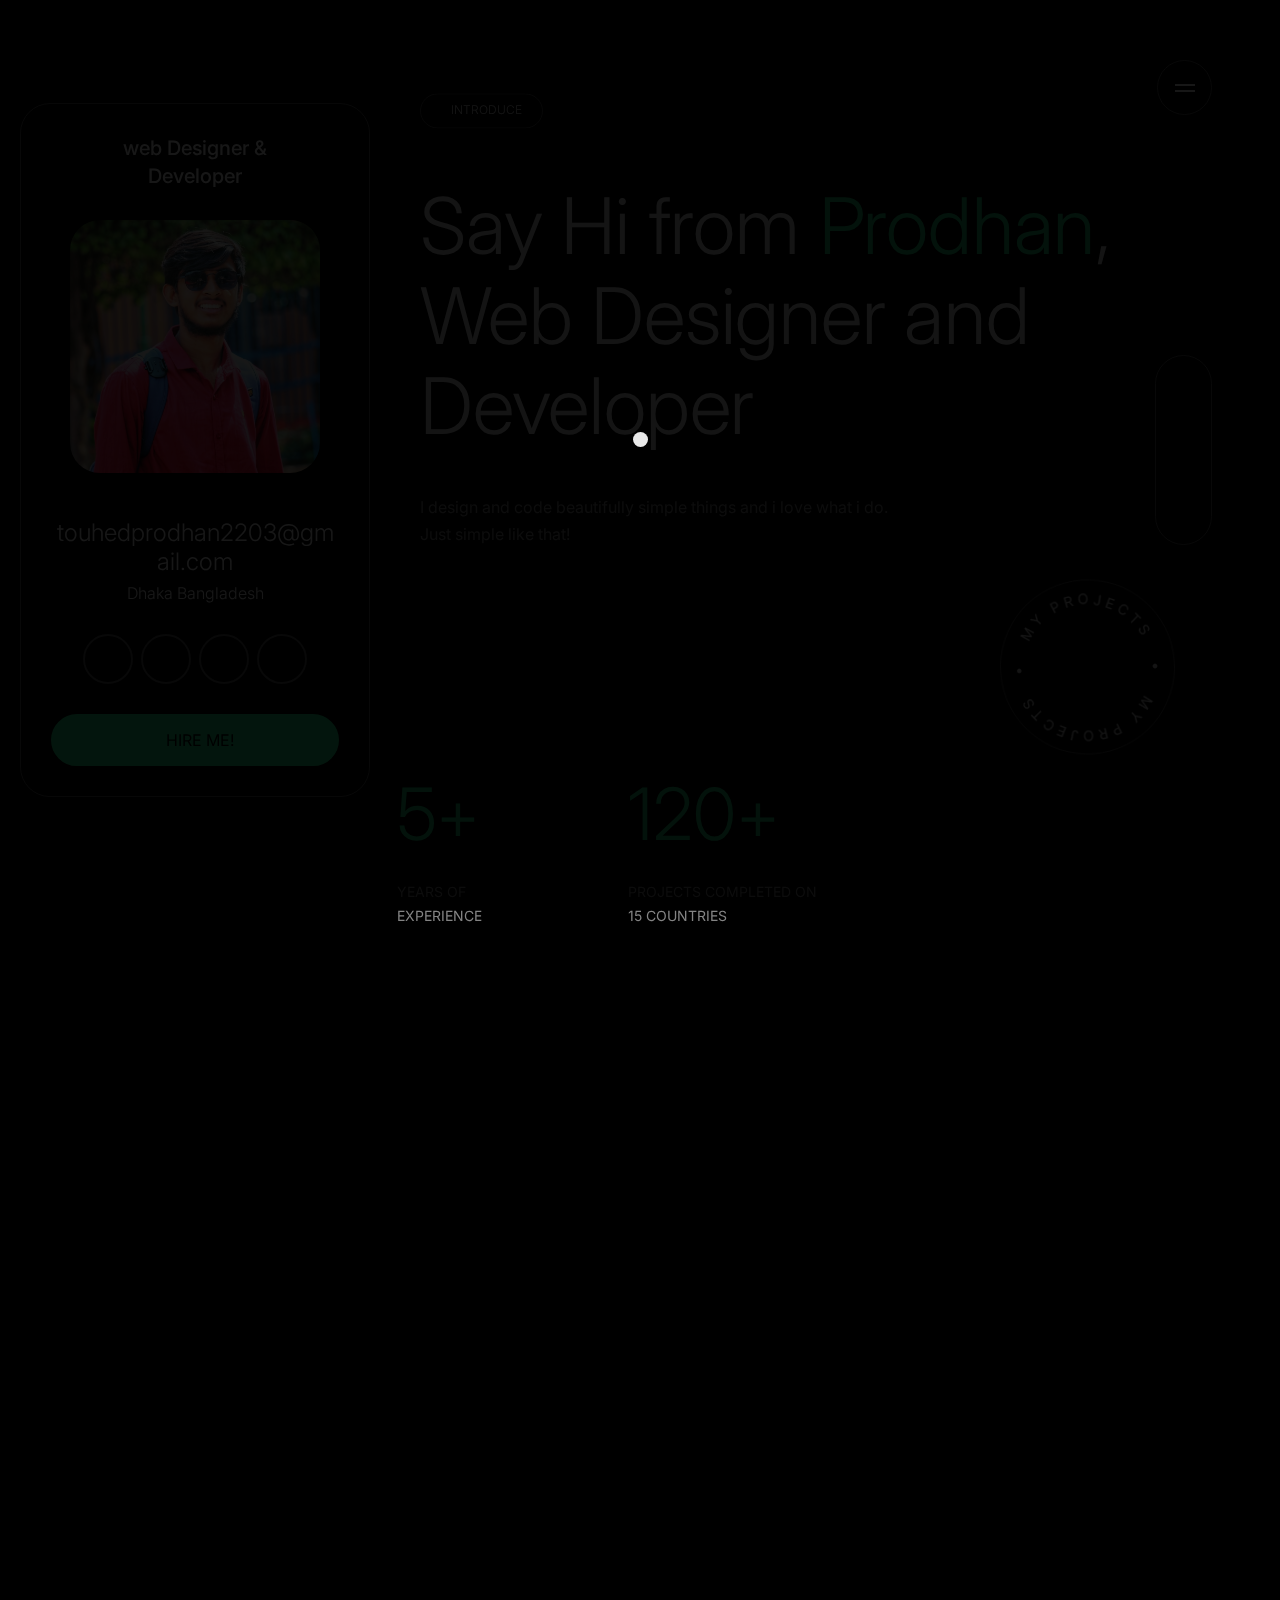
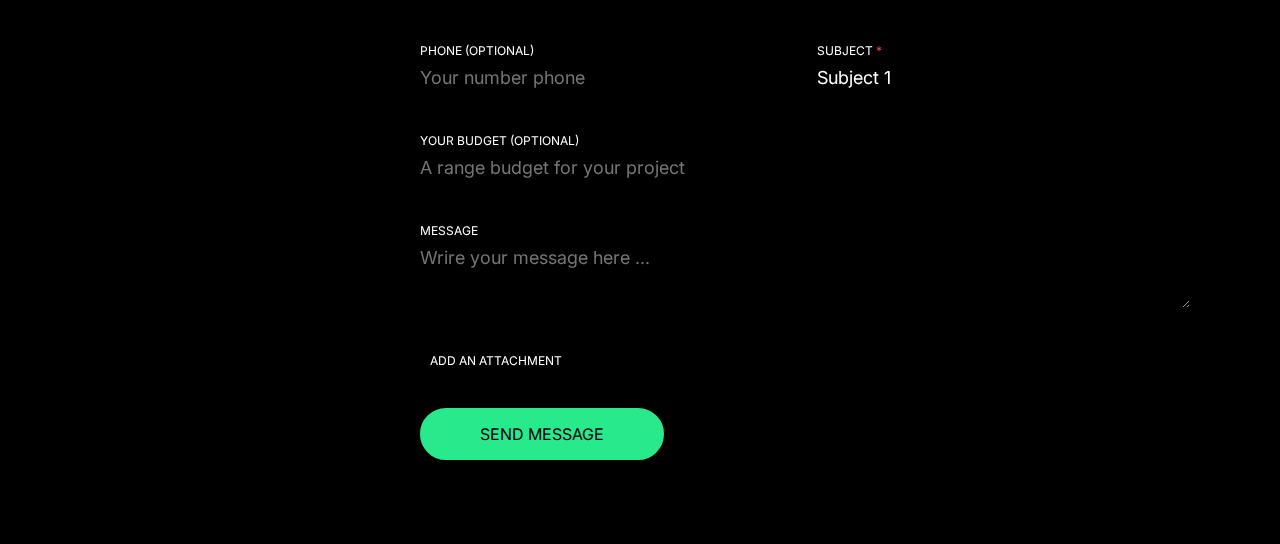
==== commit c9a0c726: "Update index.html" ====
--- a/index.html
+++ b/index.html
@@ -985,4 +985,4 @@
 						
 
 </body>
-</html>+</html>
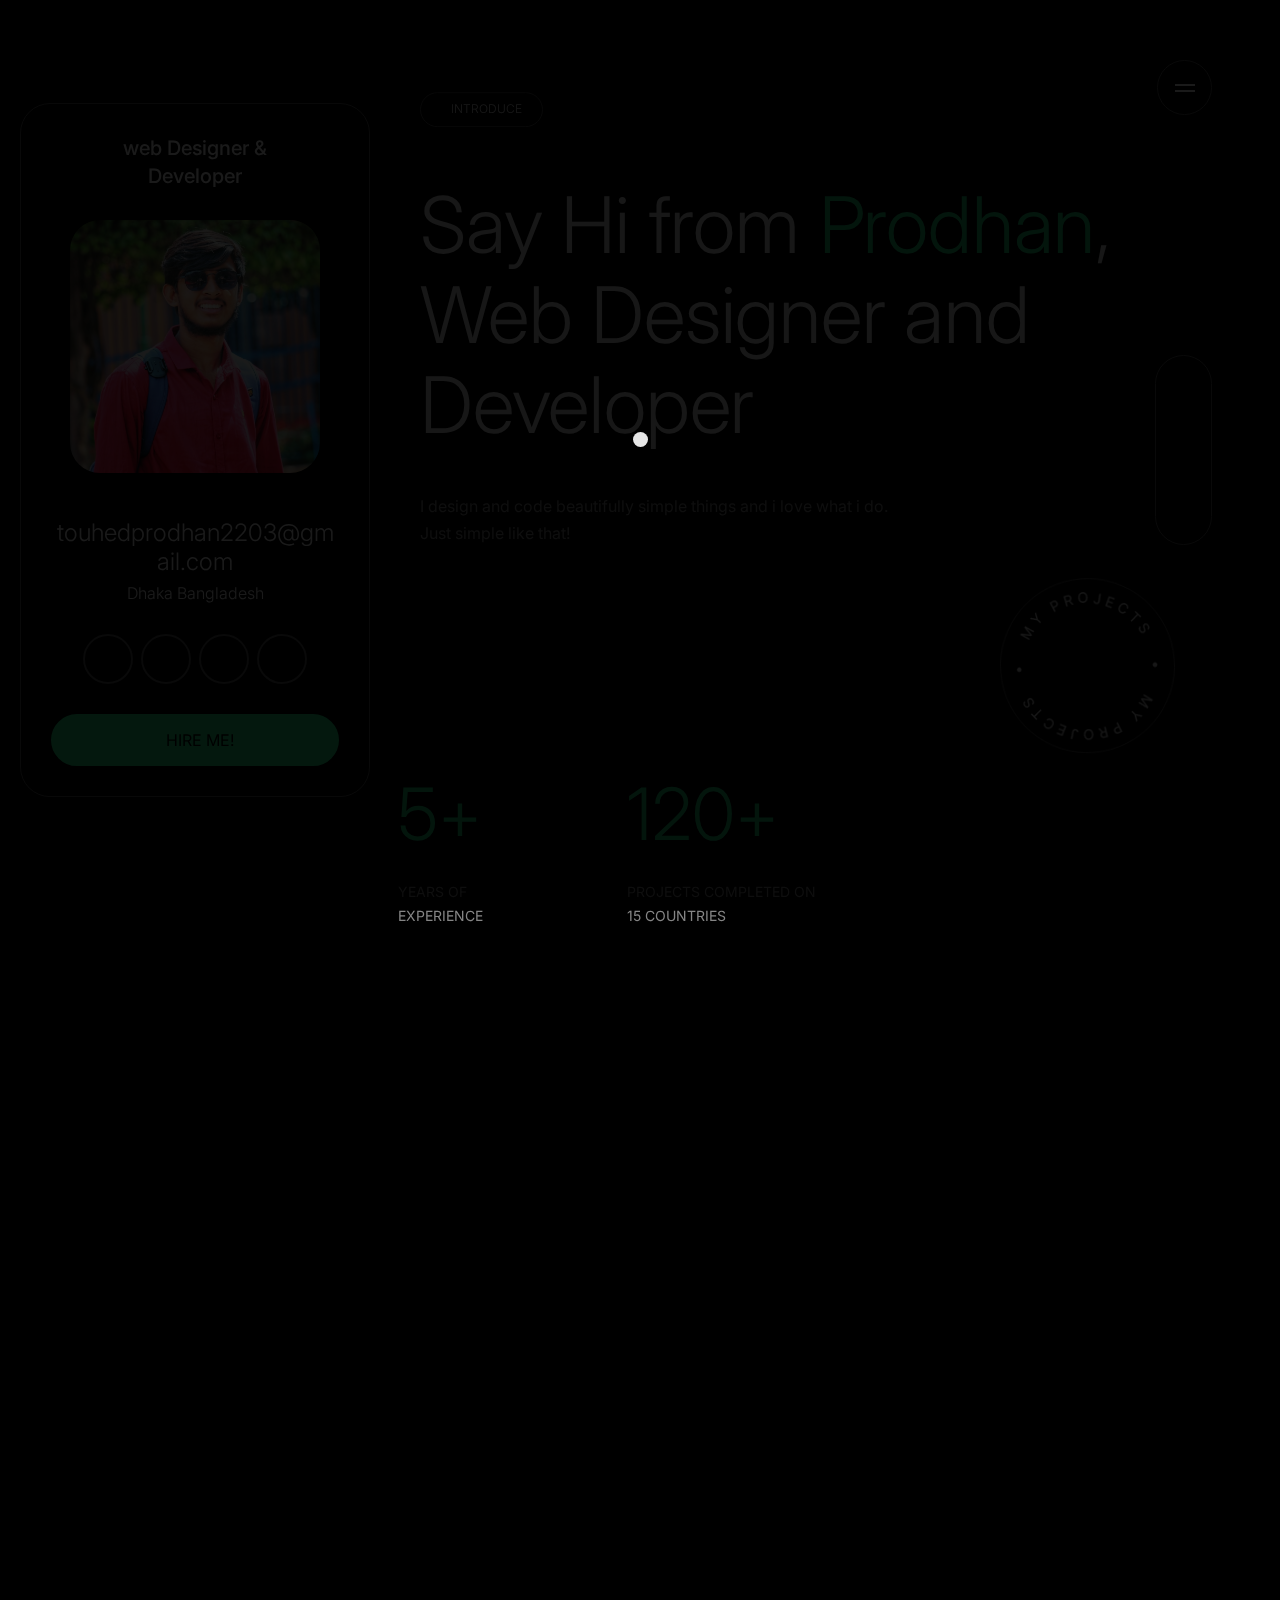
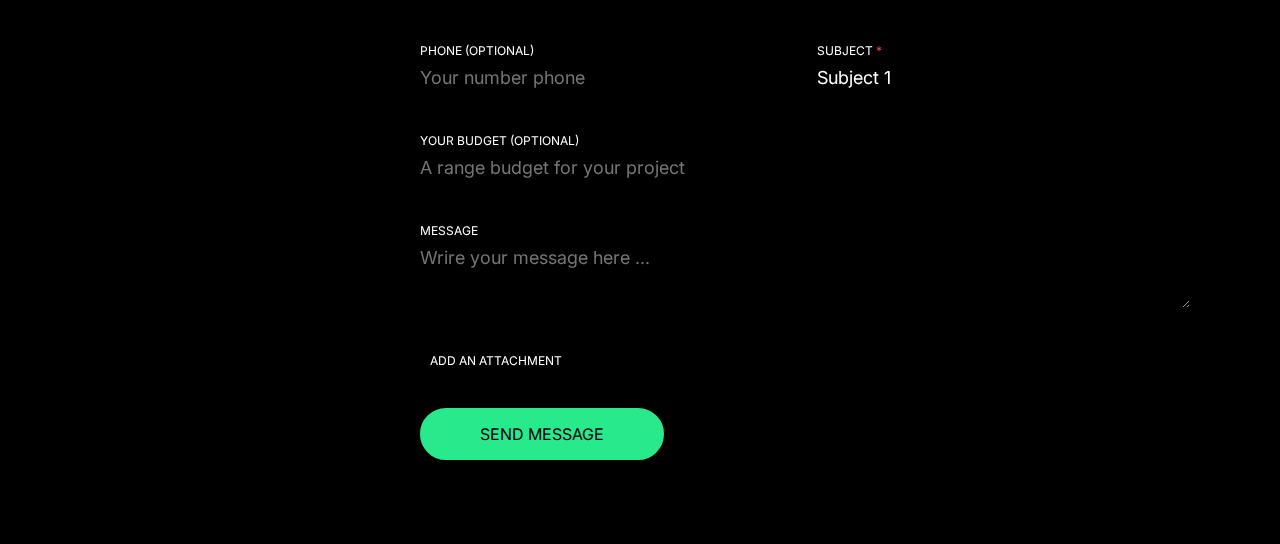
==== commit 94433add: "Update index.html" ====
--- a/index.html
+++ b/index.html
@@ -868,7 +868,7 @@
                                     <i class="fa-sharp fa-regular fa-envelope"></i> contact                                </h4>
                                 <h1 class="scroll-animation" data-animation="fade_from_bottom">Let's Work <span>Together!</span></h1>
                             </div>
-                            <h3 class="scroll-animation" data-animation="fade_from_bottom">hello@drake.design</h3>
+                            <h3 class="scroll-animation" style="word-wrap:break-word;" data-animation="fade_from_bottom">hello@drake.design</h3>
                             <p id="required-msg">* Marked fields are required to fill.</p>
 
                             
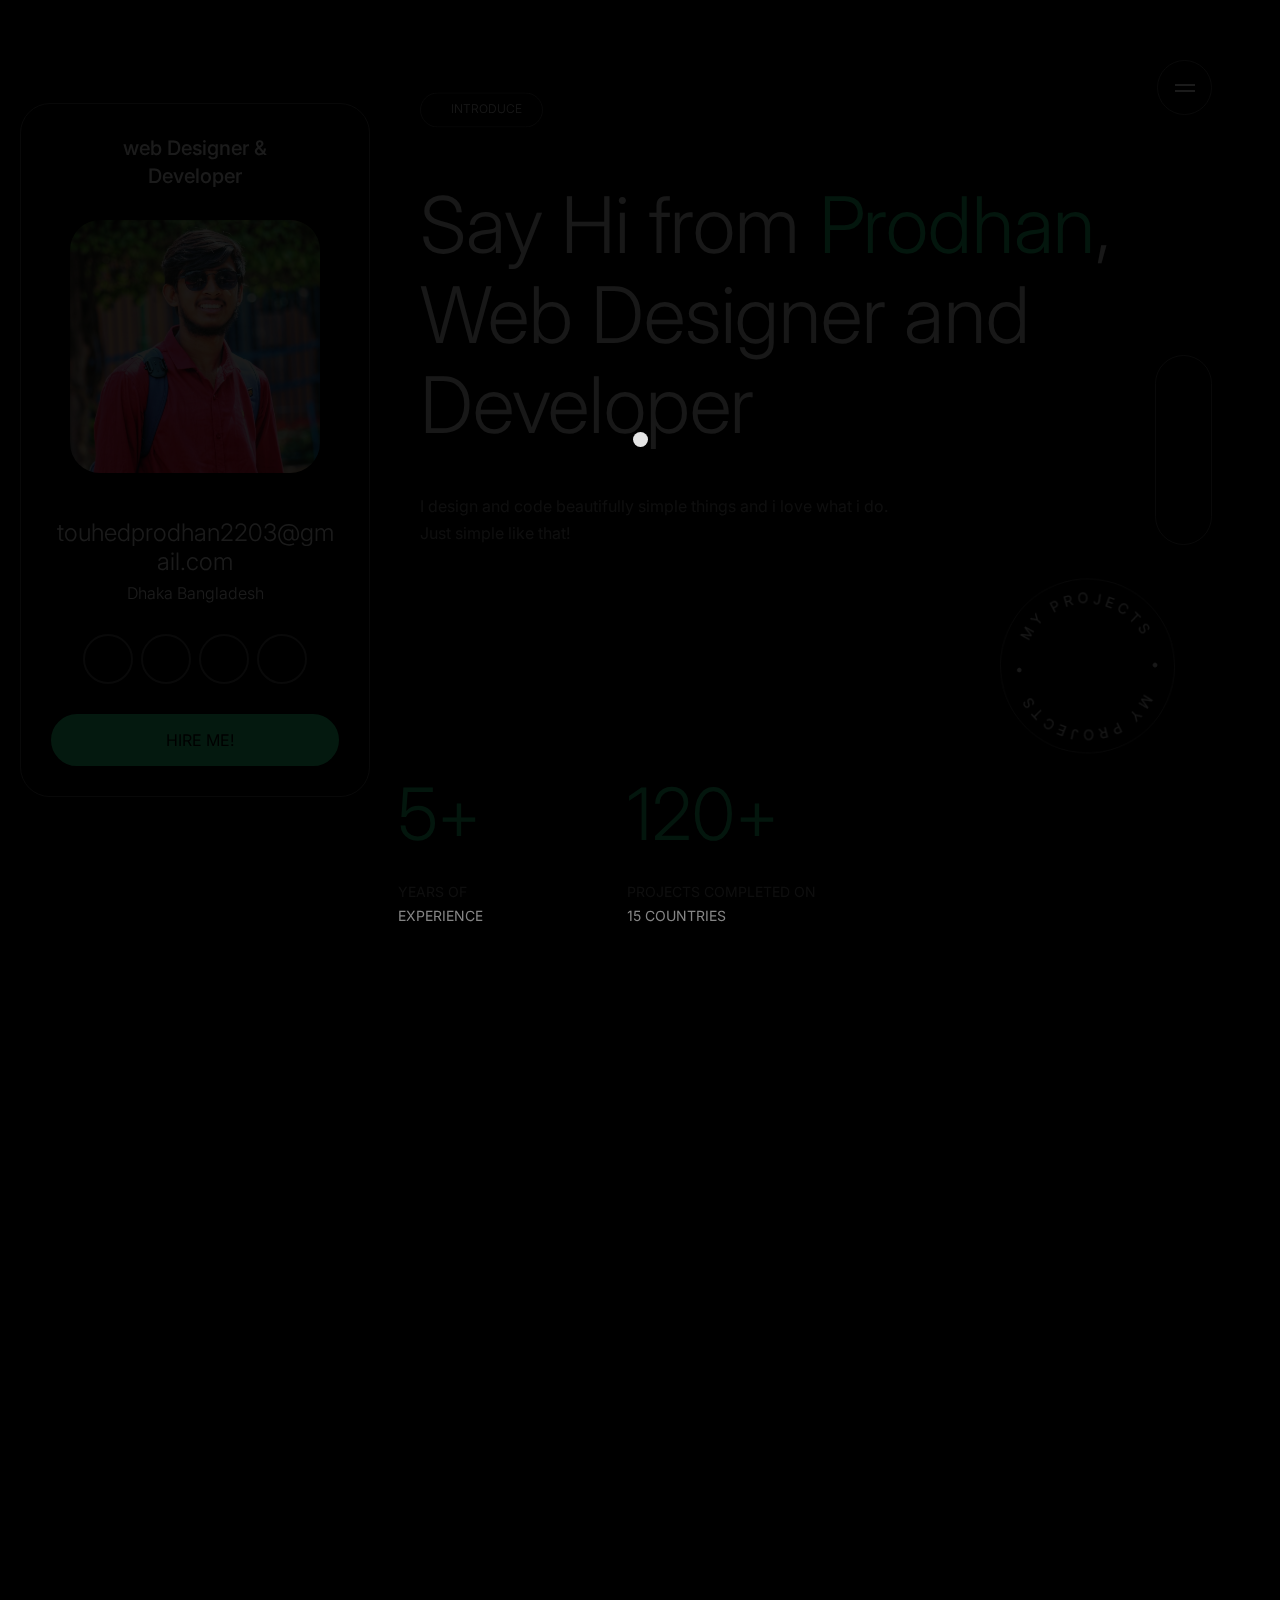
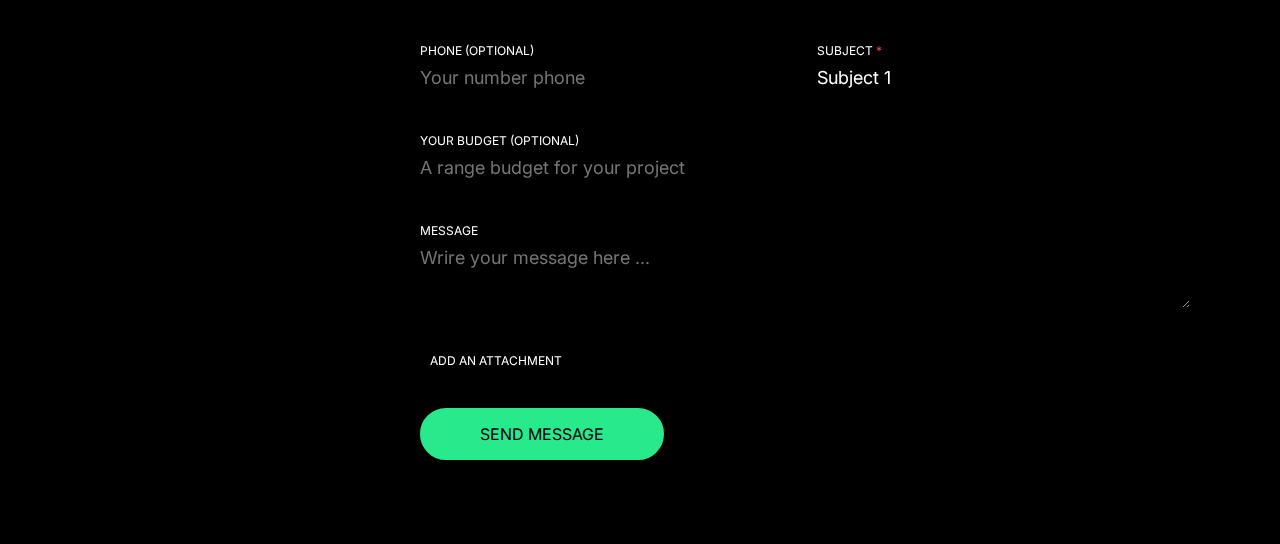
==== commit bbd71f54: "Update index.html" ====
--- a/index.html
+++ b/index.html
@@ -868,7 +868,7 @@
                                     <i class="fa-sharp fa-regular fa-envelope"></i> contact                                </h4>
                                 <h1 class="scroll-animation" data-animation="fade_from_bottom">Let's Work <span>Together!</span></h1>
                             </div>
-                            <h3 class="scroll-animation" style="word-wrap:break-word;" data-animation="fade_from_bottom">hello@drake.design</h3>
+                            <h3 class="scroll-animation" style="word-wrap:break-word;" data-animation="fade_from_bottom">touhedprodhan2203@gmail.com</h3>
                             <p id="required-msg">* Marked fields are required to fill.</p>
 
                             
